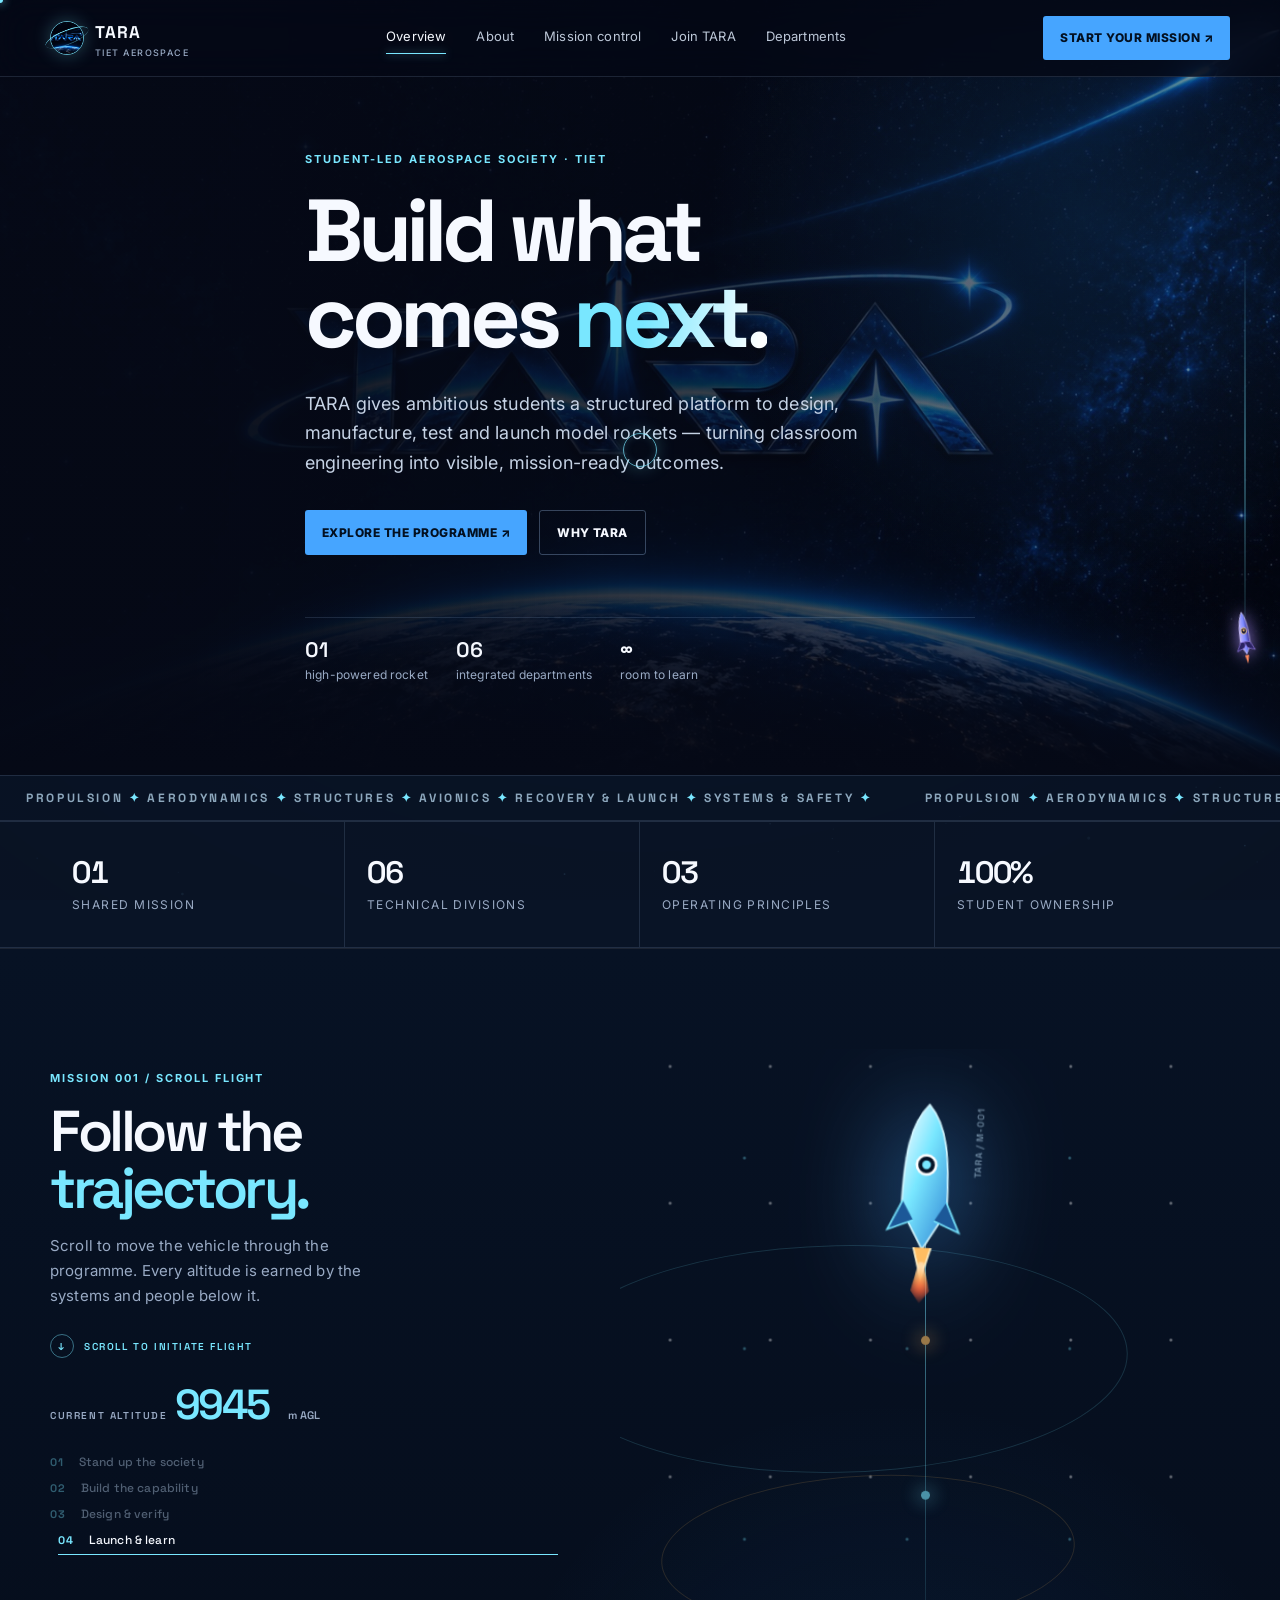
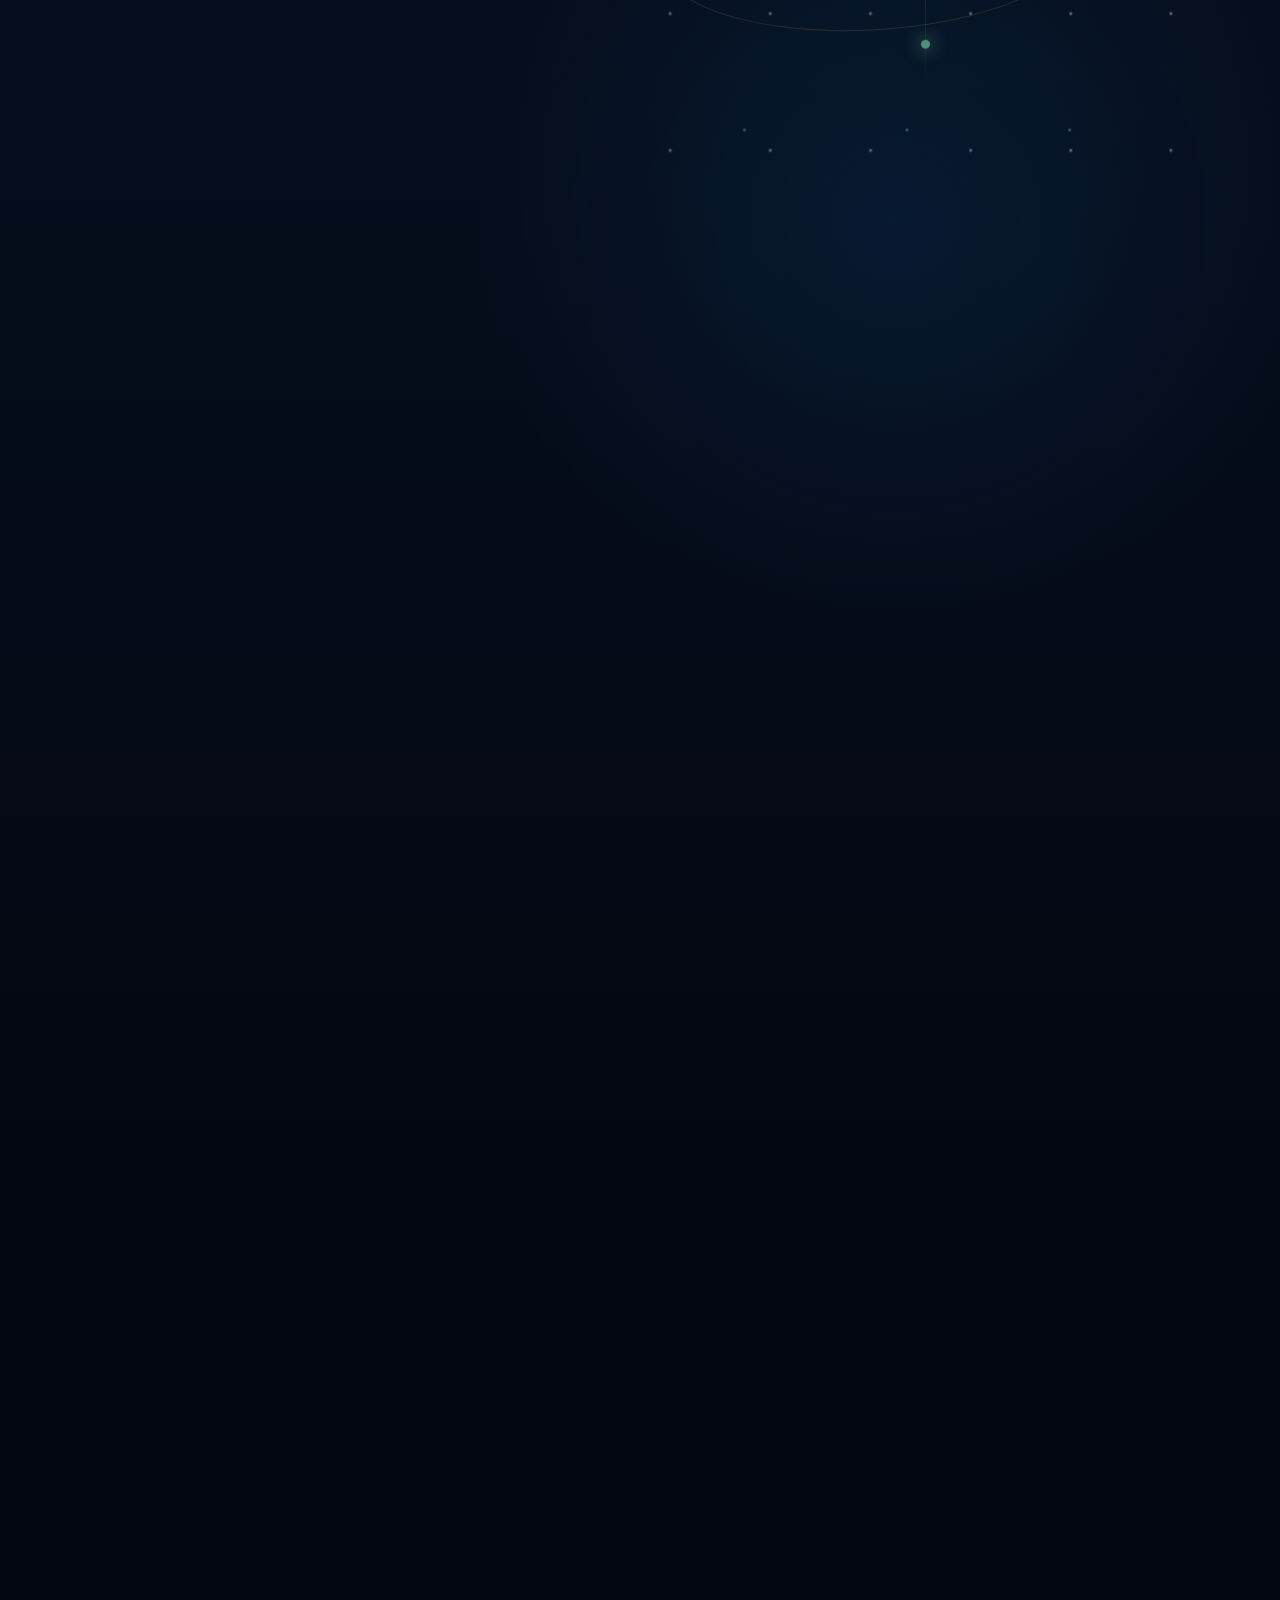
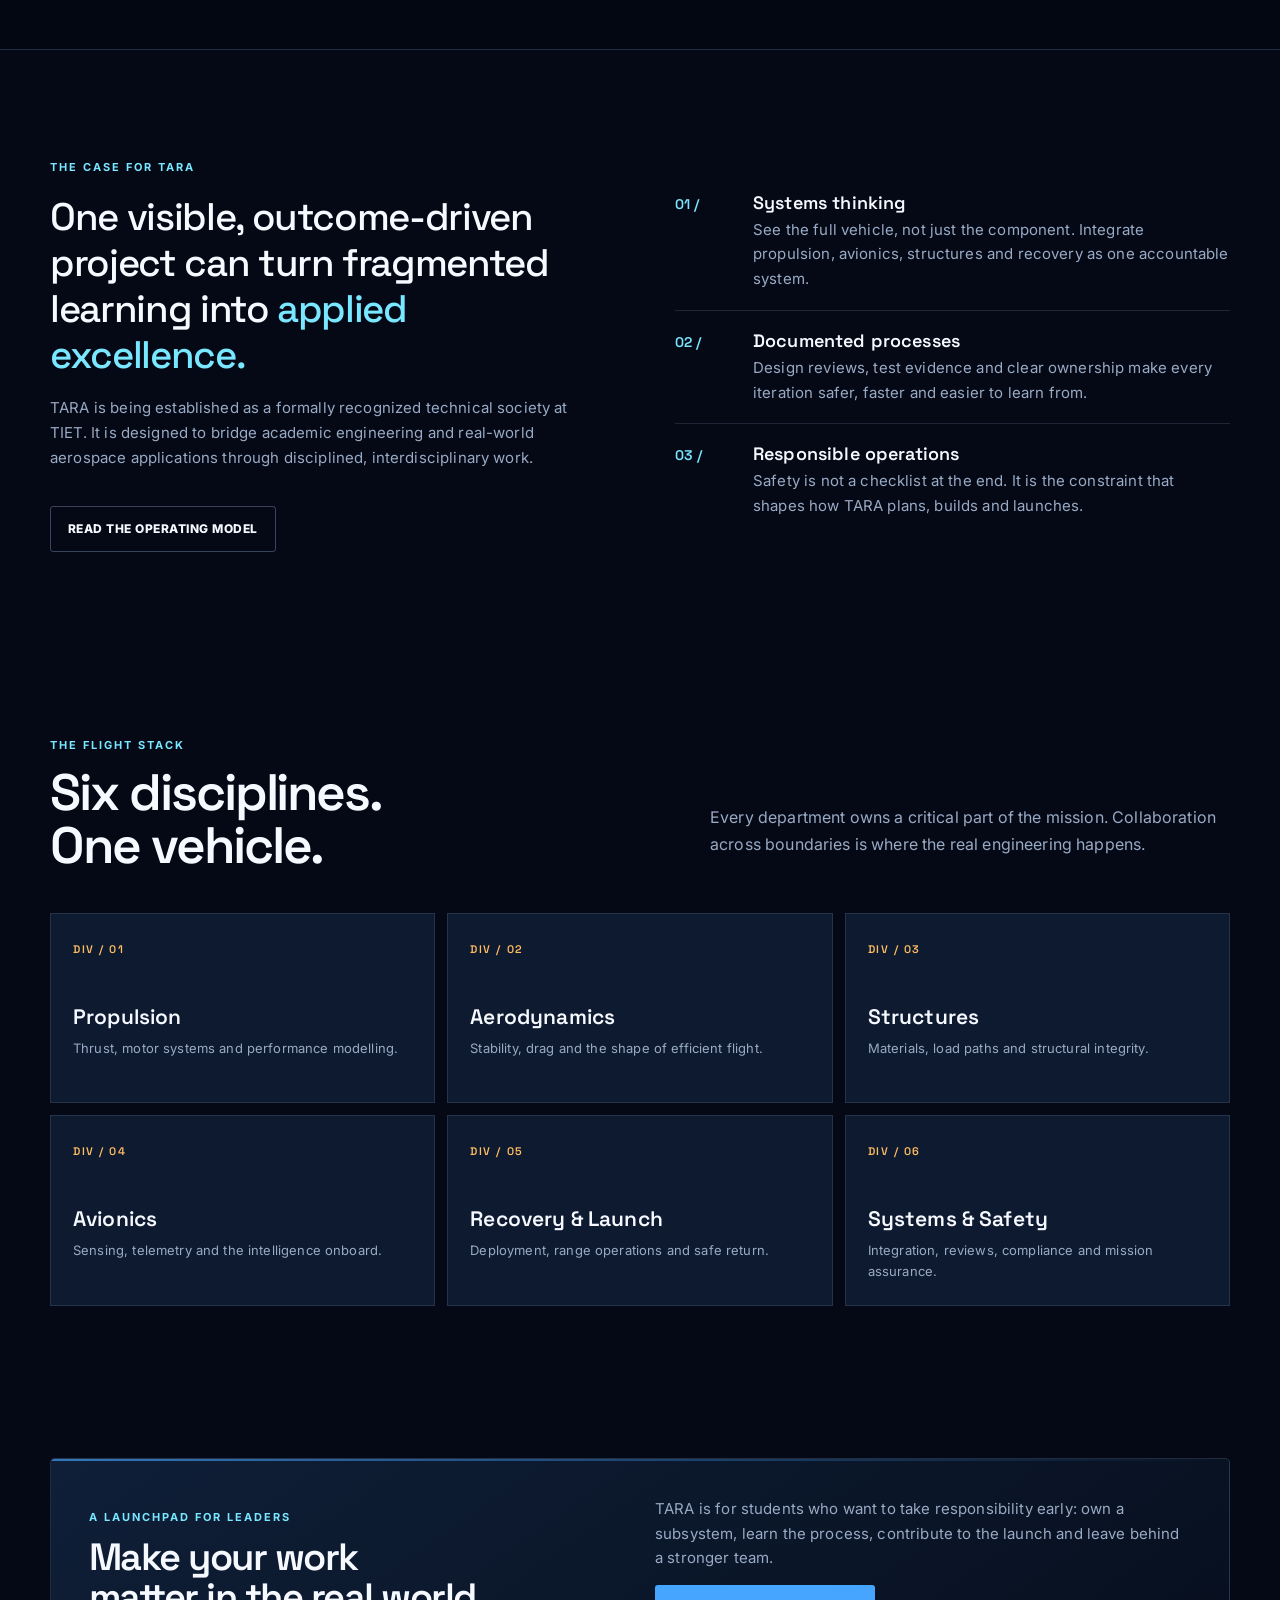
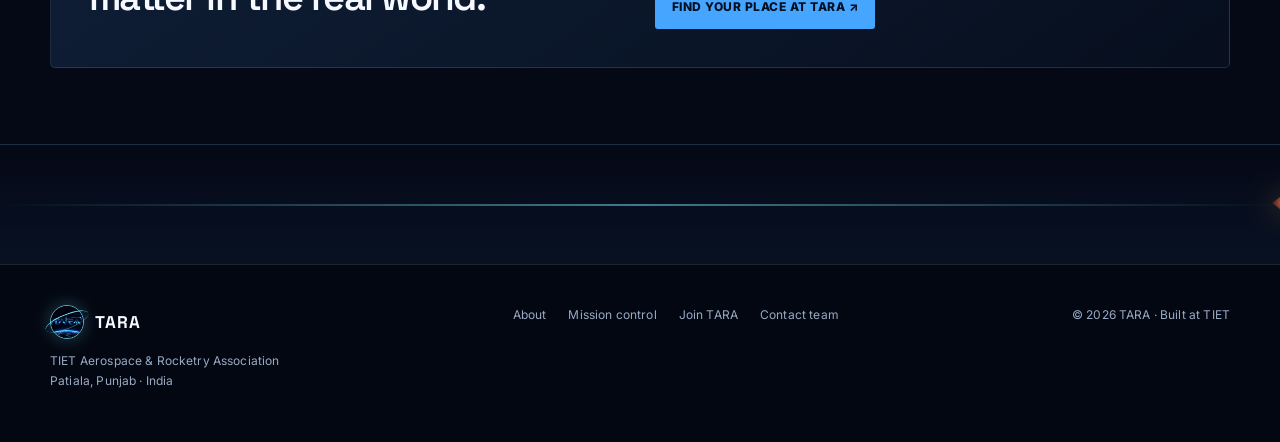
==== index.html @ 8a2843cd "Add files via upload" ====
<!doctype html><html lang="en"><head><meta charset="utf-8"><meta name="viewport" content="width=device-width, initial-scale=1"><title>TARA — TIET Aerospace & Rocketry Association</title><meta name="description" content="TARA is a student-led aerospace society at TIET building the systems, safety culture and leadership behind high-powered student rocketry."><link rel="preconnect" href="https://fonts.googleapis.com"><link rel="preconnect" href="https://fonts.gstatic.com" crossorigin><link href="https://fonts.googleapis.com/css2?family=Inter:wght@400;500;600;700;800&family=Space+Grotesk:wght@400;500;600;700&display=swap" rel="stylesheet"><link rel="icon" type="image/jpeg" href="tara.jpeg"><link rel="stylesheet" href="styles.css?v=3"></head><body><div class="page-loader" aria-label="Loading TARA interface" role="status"><div class="loader-kicker">TARA / SYSTEM BOOT</div><div class="spinner" aria-hidden="true"><span></span><span></span><span></span><span></span><span></span><span></span><span></span><span></span></div><div class="loader-status">Synchronizing mission interface <span>···</span></div></div><header class="site-header"><div class="container nav"><a class="brand" href="index.html"><span class="brand-mark"><img src="tara.jpeg" alt="TARA logo"></span><span>TARA <small style="display:block;font:500 9px var(--sans);letter-spacing:.16em;color:var(--muted)">TIET AEROSPACE</small></span></a><button class="menu-toggle" aria-expanded="false" aria-label="Open navigation"><span></span><span></span><span></span></button><nav class="nav-links"><a class="active" href="index.html">Overview</a><a href="about.html">About</a><a href="mission-control.html">Mission control</a><a href="careers.html">Join TARA</a><a href="#departments">Departments</a></nav><a class="nav-cta" href="careers.html">Start your mission ↗</a></div></header><main><section class="hero"><div class="container hero-content" data-parallax="0.06"><div class="eyebrow">Student-led aerospace society · TIET</div><h1>Build what<br>comes <span>next.</span></h1><p class="hero-copy">TARA gives ambitious students a structured platform to design, manufacture, test and launch model rockets — turning classroom engineering into visible, mission-ready outcomes.</p><div class="hero-actions"><a class="button" href="mission-control.html">Explore the programme ↗</a><a class="button secondary" href="#why-tara">Why TARA</a></div><div class="hero-meta"><div><strong>01</strong> high-powered rocket</div><div><strong>06</strong> integrated departments</div><div><strong>∞</strong> room to learn</div></div></div></section><div class="ticker" aria-hidden="true"><div class="ticker-track"><span>Propulsion <b>✦</b> Aerodynamics <b>✦</b> Structures <b>✦</b> Avionics <b>✦</b> Recovery &amp; Launch <b>✦</b> Systems &amp; Safety <b>✦</b> </span><span>Propulsion <b>✦</b> Aerodynamics <b>✦</b> Structures <b>✦</b> Avionics <b>✦</b> Recovery &amp; Launch <b>✦</b> Systems &amp; Safety <b>✦</b> </span></div></div><section class="band"><div class="container band-grid"><div class="stat"><strong>01</strong><span>Shared mission</span></div><div class="stat"><strong>06</strong><span>Technical divisions</span></div><div class="stat"><strong>03</strong><span>Operating principles</span></div><div class="stat"><strong>100%</strong><span>Student ownership</span></div></div></section><section id="rocket-flight" class="rocket-flight-section"><div class="container rocket-flight-wrap"><div class="rocket-flight-copy"><div class="eyebrow">Mission 001 / Scroll flight</div><h2>Follow the<br><span>trajectory.</span></h2><p>Scroll to move the vehicle through the programme. Every altitude is earned by the systems and people below it.</p><div class="flight-hint">Scroll to initiate flight</div><div class="flight-readout"><span class="flight-readout-label">CURRENT ALTITUDE</span><strong id="flight-altitude">000</strong><span class="flight-readout-unit">m AGL</span></div><div class="flight-steps"><div class="flight-step is-active"><b>01</b><span>Stand up the society</span></div><div class="flight-step"><b>02</b><span>Build the capability</span></div><div class="flight-step"><b>03</b><span>Design & verify</span></div><div class="flight-step"><b>04</b><span>Launch & learn</span></div></div></div><div class="rocket-flight-stage"><div class="flight-stars"></div><div class="flight-orbit orbit-a"></div><div class="flight-orbit orbit-b"></div><div class="flight-path"><i></i><i></i><i></i><i></i></div><div class="scroll-rocket" aria-label="Animated TARA rocket"><div class="rocket-flame"></div><svg viewBox="0 0 90 210" role="img" aria-hidden="true"><defs><linearGradient id="rocket-body" x1="0" y1="0" x2="1" y2="1"><stop offset="0" stop-color="#f5fbff"/><stop offset=".42" stop-color="#79e7ff"/><stop offset="1" stop-color="#3287d5"/></linearGradient></defs><path d="M45 4C24 27 19 61 19 125l26 45 26-45C71 61 66 27 45 4Z" fill="url(#rocket-body)" stroke="#d5f7ff" stroke-width="2"/><path d="M20 115 4 149l29-12m37-22 16 34-29-12" fill="#1c5898" stroke="#79e7ff" stroke-width="2"/><circle cx="45" cy="73" r="11" fill="#041326" stroke="#fff" stroke-width="3"/><circle cx="45" cy="73" r="5" fill="#79e7ff"/><path d="M35 168 45 204l10-36" fill="#ffbd62" stroke="#fff1c9" stroke-width="2"/></svg></div></div></div></section><section id="why-tara" class="section"><div class="container split"><div class="reveal"><div class="eyebrow">The case for TARA</div><div class="quote">One visible, outcome-driven project can turn fragmented learning into <em>applied excellence.</em></div><p class="muted">TARA is being established as a formally recognized technical society at TIET. It is designed to bridge academic engineering and real-world aerospace applications through disciplined, interdisciplinary work.</p><a class="button secondary" style="margin-top:20px" href="careers.html">Read the operating model</a></div><div class="process reveal"><div class="process-item"><div class="process-index">01 /</div><div><h3>Systems thinking</h3><p>See the full vehicle, not just the component. Integrate propulsion, avionics, structures and recovery as one accountable system.</p></div></div><div class="process-item"><div class="process-index">02 /</div><div><h3>Documented processes</h3><p>Design reviews, test evidence and clear ownership make every iteration safer, faster and easier to learn from.</p></div></div><div class="process-item"><div class="process-index">03 /</div><div><h3>Responsible operations</h3><p>Safety is not a checklist at the end. It is the constraint that shapes how TARA plans, builds and launches.</p></div></div></div></div></section><section id="departments" class="section compact"><div class="container"><div class="section-header"><div><div class="eyebrow">The flight stack</div><h2>Six disciplines.<br>One vehicle.</h2></div><p class="section-intro">Every department owns a critical part of the mission. Collaboration across boundaries is where the real engineering happens.</p></div><div class="dept-grid"><a class="dept-card reveal" href="careers.html#departments"><span class="dept-id">DIV / 01</span><h3>Propulsion</h3><p>Thrust, motor systems and performance modelling.</p></a><a class="dept-card reveal" href="careers.html#departments"><span class="dept-id">DIV / 02</span><h3>Aerodynamics</h3><p>Stability, drag and the shape of efficient flight.</p></a><a class="dept-card reveal" href="careers.html#departments"><span class="dept-id">DIV / 03</span><h3>Structures</h3><p>Materials, load paths and structural integrity.</p></a><a class="dept-card reveal" href="careers.html#departments"><span class="dept-id">DIV / 04</span><h3>Avionics</h3><p>Sensing, telemetry and the intelligence onboard.</p></a><a class="dept-card reveal" href="careers.html#departments"><span class="dept-id">DIV / 05</span><h3>Recovery & Launch</h3><p>Deployment, range operations and safe return.</p></a><a class="dept-card reveal" href="careers.html#departments"><span class="dept-id">DIV / 06</span><h3>Systems & Safety</h3><p>Integration, reviews, compliance and mission assurance.</p></a></div></div></section><section class="section compact"><div class="container card reveal" style="padding:38px"><div class="split" style="gap:30px"><div><div class="eyebrow">A launchpad for leaders</div><h2 style="font-size:38px">Make your work<br>matter in the real world.</h2></div><div><p class="muted">TARA is for students who want to take responsibility early: own a subsystem, learn the process, contribute to the launch and leave behind a stronger team.</p><a class="button" href="careers.html" style="margin-top:14px">Find your place at TARA ↗</a></div></div></div></section></main><footer class="footer"><div class="container footer-grid"><div><a class="brand" href="index.html"><span class="brand-mark"><img src="tara.jpeg" alt="TARA logo"></span><span>TARA</span></a><p>TIET Aerospace & Rocketry Association<br>Patiala, Punjab · India</p></div><div class="footer-links"><a href="about.html">About</a><a href="mission-control.html">Mission control</a><a href="careers.html">Join TARA</a><a href="mailto:tara@thapar.edu">Contact team</a></div><small>© 2026 TARA · Built at TIET</small></div></footer><script src="site.js?v=3"></script></body></html>
---- styles.css ----
:root{--ink:#050916;--ink-2:#0b1426;--panel:#0e1a2f;--panel-2:#12243f;--line:rgba(154,185,224,.16);--white:#f6f9ff;--muted:#99aac4;--blue:#46a5ff;--cyan:#79e7ff;--amber:#ffbd62;--green:#82e2ad;--sans:Inter,ui-sans-serif,system-ui,-apple-system,BlinkMacSystemFont,"Segoe UI",sans-serif;--display:Space Grotesk,Inter,ui-sans-serif,sans-serif}*{box-sizing:border-box}html{scroll-behavior:smooth}body{margin:0;background:var(--ink);color:var(--white);font:15px/1.65 var(--sans);letter-spacing:.01em}body:before{content:"";position:fixed;inset:0;pointer-events:none;opacity:.25;background-image:linear-gradient(rgba(120,166,216,.035) 1px,transparent 1px),linear-gradient(90deg,rgba(120,166,216,.035) 1px,transparent 1px);background-size:48px 48px;mask-image:linear-gradient(to bottom,#000,transparent 80%);z-index:-1}a{color:inherit;text-decoration:none}button,input,textarea,select{font:inherit}button{cursor:pointer}img{max-width:100%;display:block}.container{width:min(1180px,calc(100% - 48px));margin:0 auto}.eyebrow{color:var(--cyan);font-size:11px;font-weight:700;letter-spacing:.18em;text-transform:uppercase}.muted{color:var(--muted)}.site-header{position:fixed;top:0;left:0;right:0;z-index:50;background:rgba(5,9,22,.76);backdrop-filter:blur(16px);border-bottom:1px solid var(--line)}.nav{height:76px;display:flex;align-items:center;justify-content:space-between}.brand{display:flex;align-items:center;gap:11px;font-family:var(--display);font-size:17px;font-weight:700;letter-spacing:.05em}.brand-mark{width:34px;height:34px;border:1px solid rgba(121,231,255,.75);border-radius:50%;position:relative;display:grid;place-items:center;color:var(--cyan);font-size:14px}.brand-mark:after{content:"";position:absolute;width:46px;height:13px;border-top:1px solid var(--cyan);border-bottom:1px solid rgba(121,231,255,.35);border-radius:50%;transform:rotate(-22deg)}.nav-links{display:flex;align-items:center;gap:30px;font-size:13px;color:#bdc8d8}.nav-links a{transition:color .18s ease}.nav-links a:hover,.nav-links a.active{color:var(--white)}.nav-cta,.button{display:inline-flex;align-items:center;justify-content:center;gap:9px;border:0;border-radius:3px;background:var(--blue);color:#031021;padding:12px 17px;font-weight:800;font-size:12px;letter-spacing:.04em;text-transform:uppercase;transition:transform .16s ease,background .18s ease,box-shadow .18s ease}.nav-cta:hover,.button:hover{background:#72c0ff;box-shadow:0 8px 30px rgba(70,165,255,.24);transform:translateY(-1px)}.button:active{transform:scale(.97)}.button.secondary{background:transparent;color:var(--white);border:1px solid rgba(154,185,224,.34)}.button.secondary:hover{background:rgba(154,185,224,.1);box-shadow:none}.menu-toggle{display:none;background:transparent;border:0;cursor:pointer;padding:8px 4px}
.menu-toggle span{display:block;height:3px;width:30px;background:var(--white);border-radius:9px;opacity:1;transform:rotate(0deg);transition:.25s ease-in-out;box-shadow:0 0 8px rgba(121,231,255,.35)}
.menu-toggle span:nth-of-type(1){transform-origin:left center;margin-bottom:7px}
.menu-toggle span:nth-of-type(2){transform-origin:left center;margin-bottom:7px}
.menu-toggle span:nth-of-type(3){transform-origin:left center}
.menu-toggle.open span:nth-of-type(1){transform:rotate(45deg);margin-left:4px}
.menu-toggle.open span:nth-of-type(2){width:0;opacity:0}
.menu-toggle.open span:nth-of-type(3){transform:rotate(-45deg);margin-left:4px}.hero{min-height:760px;display:flex;align-items:center;position:relative;overflow:hidden;padding:150px 0 90px;background:radial-gradient(circle at 85% 28%,rgba(25,87,147,.25),transparent 31%),linear-gradient(90deg,rgba(5,9,22,.98) 15%,rgba(5,9,22,.78) 57%,rgba(5,9,22,.38)),url('tara.jpeg') center/cover}.hero:after{content:"";position:absolute;inset:auto 0 0;height:180px;background:linear-gradient(transparent,var(--ink))}.hero-content{position:relative;z-index:1;max-width:670px}.hero h1{font:700 clamp(48px,7vw,88px)/.98 var(--display);letter-spacing:-.06em;margin:20px 0 28px}.hero h1 span{color:var(--cyan)}.hero-copy{font-size:18px;line-height:1.65;color:#c5d2e4;max-width:575px}.hero-actions{display:flex;gap:12px;flex-wrap:wrap;margin-top:32px}.hero-meta{display:flex;gap:28px;flex-wrap:wrap;margin-top:62px;padding-top:18px;border-top:1px solid var(--line);font-size:12px;color:var(--muted)}.hero-meta strong{display:block;color:var(--white);font:600 21px var(--display);margin-bottom:2px}.section{padding:108px 0}.section.compact{padding:76px 0}.section-header{display:flex;justify-content:space-between;align-items:end;gap:30px;margin-bottom:40px}.section h2{font:600 clamp(32px,4vw,54px)/1.05 var(--display);letter-spacing:-.04em;margin:12px 0 0}.section-intro{max-width:520px;color:var(--muted);font-size:16px}.grid-3{display:grid;grid-template-columns:repeat(3,1fr);gap:16px}.grid-2{display:grid;grid-template-columns:repeat(2,1fr);gap:20px}.card{background:linear-gradient(145deg,rgba(18,36,63,.84),rgba(8,16,31,.86));border:1px solid var(--line);border-radius:5px;padding:26px;position:relative;overflow:hidden}.card:before{content:"";position:absolute;inset:0 auto auto 0;width:100%;height:2px;background:linear-gradient(90deg,var(--blue),transparent);opacity:.65}.card h3{font:600 22px var(--display);margin:18px 0 10px}.card p{color:var(--muted);margin:0}.icon-box{width:42px;height:42px;border:1px solid rgba(121,231,255,.38);display:grid;place-items:center;color:var(--cyan);font-family:var(--display);font-weight:700}.number{font:600 12px var(--display);color:var(--blue);letter-spacing:.12em}.band{border-top:1px solid var(--line);border-bottom:1px solid var(--line);background:rgba(13,28,49,.62)}.band-grid{display:grid;grid-template-columns:repeat(4,1fr)}.stat{padding:30px 22px;border-right:1px solid var(--line)}.stat:last-child{border-right:0}.stat strong{display:block;font:600 31px var(--display);letter-spacing:-.04em}.stat span{color:var(--muted);font-size:12px;text-transform:uppercase;letter-spacing:.12em}.split{display:grid;grid-template-columns:1fr 1fr;gap:70px;align-items:center}.quote{font:500 clamp(25px,3vw,41px)/1.2 var(--display);letter-spacing:-.035em;margin:18px 0}.quote em{color:var(--cyan);font-style:normal}.process{display:grid;gap:0}.process-item{display:grid;grid-template-columns:60px 1fr;gap:18px;padding:18px 0;border-bottom:1px solid var(--line)}.process-item:last-child{border-bottom:0}.process-index{color:var(--cyan);font:600 14px var(--display);padding-top:4px}.process-item h3{font:600 18px var(--display);margin:0 0 4px}.process-item p{margin:0;color:var(--muted)}.dept-grid{display:grid;grid-template-columns:repeat(3,1fr);gap:12px}.dept-card{min-height:190px;padding:22px;background:var(--panel);border:1px solid var(--line);transition:transform .2s,border-color .2s,background .2s}.dept-card:hover{transform:translateY(-4px);border-color:rgba(121,231,255,.48);background:var(--panel-2)}.dept-card .dept-id{color:var(--amber);font:600 11px var(--display);letter-spacing:.14em}.dept-card h3{font:600 21px var(--display);margin:42px 0 8px}.dept-card p{font-size:13px;color:var(--muted);margin:0}.page-hero{padding:158px 0 84px;background:radial-gradient(circle at 90% 30%,rgba(30,107,174,.2),transparent 35%),linear-gradient(180deg,#091324,var(--ink))}.page-hero h1{font:600 clamp(48px,7vw,78px)/1 var(--display);letter-spacing:-.06em;margin:18px 0}.page-hero p{font-size:18px;color:var(--muted);max-width:660px}.status-row{display:flex;align-items:center;gap:10px;color:var(--green);font-size:12px;text-transform:uppercase;letter-spacing:.12em}.dot{width:7px;height:7px;background:var(--green);border-radius:50%;box-shadow:0 0 12px var(--green)}.mission-board{display:grid;grid-template-columns:1.1fr .9fr;gap:20px}.board{background:#071122;border:1px solid var(--line);border-radius:5px;padding:24px}.board-head{display:flex;justify-content:space-between;align-items:center;padding-bottom:18px;border-bottom:1px solid var(--line);margin-bottom:20px}.board h3{font:600 22px var(--display);margin:0}.progress-line{height:5px;background:#1a2c45;border-radius:5px;overflow:hidden;margin:9px 0 18px}.progress-line span{display:block;height:100%;background:linear-gradient(90deg,var(--blue),var(--cyan));border-radius:5px}.metric{display:grid;grid-template-columns:1fr auto;gap:8px;border-bottom:1px solid var(--line);padding:14px 0}.metric:last-child{border-bottom:0}.metric label{color:var(--muted);font-size:13px}.metric strong{font:600 15px var(--display)}.timeline{display:grid;gap:0}.timeline-item{display:grid;grid-template-columns:110px 1fr;gap:20px;padding:22px 0;border-bottom:1px solid var(--line)}.timeline-item time{color:var(--cyan);font:600 12px var(--display);letter-spacing:.08em}.timeline-item h3{margin:0 0 5px;font:600 18px var(--display)}.timeline-item p{margin:0;color:var(--muted)}.faq details{border-top:1px solid var(--line);padding:21px 0}.faq details:last-child{border-bottom:1px solid var(--line)}.faq summary{cursor:pointer;list-style:none;font:600 18px var(--display);display:flex;justify-content:space-between}.faq summary:after{content:"+";color:var(--cyan);font-weight:400}.faq details[open] summary:after{content:"−"}.faq p{color:var(--muted);max-width:720px;margin:14px 0 0}.form{display:grid;gap:15px}.form-grid{display:grid;grid-template-columns:1fr 1fr;gap:15px}.field{display:grid;gap:7px}.field label{font-size:11px;text-transform:uppercase;letter-spacing:.12em;color:var(--muted)}.field input,.field textarea,.field select{width:100%;background:#071122;border:1px solid var(--line);border-radius:3px;color:var(--white);padding:13px 14px;outline:0}.field textarea{min-height:130px;resize:vertical}.field input:focus,.field textarea:focus,.field select:focus{border-color:var(--cyan);box-shadow:0 0 0 3px rgba(121,231,255,.08)}.form-message{color:var(--green);font-size:13px;display:none}.footer{padding:40px 0;border-top:1px solid var(--line);background:#030711}.footer-grid{display:flex;justify-content:space-between;gap:30px;align-items:start}.footer small,.footer p{color:var(--muted);font-size:12px}.footer-links{display:flex;gap:22px;font-size:12px;color:var(--muted)}.footer-links a:hover{color:var(--white)}.reveal{opacity:0;transform:translateY(12px);transition:opacity .5s ease,transform .5s ease}.reveal.visible{opacity:1;transform:none}@media(max-width:800px){.container{width:min(100% - 32px,620px)}.nav-links{display:none;position:absolute;top:76px;left:0;right:0;background:#071122;border-bottom:1px solid var(--line);padding:18px 20px;flex-direction:column;align-items:start;gap:16px}.nav-links.open{display:flex}.menu-toggle{display:block}.nav-cta{display:none}.hero{min-height:720px;padding-top:140px;background-position:62% center}.hero-content{max-width:100%}.hero h1{font-size:52px}.section{padding:76px 0}.section-header{display:block}.section-intro{margin-top:20px}.grid-3,.dept-grid{grid-template-columns:1fr}.grid-2,.split,.mission-board{grid-template-columns:1fr;gap:30px}.band-grid{grid-template-columns:1fr 1fr}.stat:nth-child(2){border-right:0}.stat{border-bottom:1px solid var(--line)}.stat:nth-last-child(-n+2){border-bottom:0}.timeline-item{grid-template-columns:1fr;gap:6px}.form-grid{grid-template-columns:1fr}.footer-grid{display:block}.footer-links{margin-top:22px;flex-wrap:wrap}}@media(prefers-reduced-motion:reduce){html{scroll-behavior:auto}.reveal{transition:none}.dept-card,.button{transition:none}}

/* Cinematic About page environment */
.about-hero{min-height:760px;position:relative;overflow:hidden;display:flex;align-items:center;padding:150px 0 90px;background:radial-gradient(circle at 52% 42%,rgba(0,133,255,.21),transparent 20%),radial-gradient(circle at 82% 18%,rgba(113,45,255,.19),transparent 23%),radial-gradient(circle at 18% 80%,rgba(0,218,255,.11),transparent 25%),linear-gradient(135deg,#02030b 0%,#061225 42%,#030611 100%)}.about-hero:before{content:"";position:absolute;inset:-30%;opacity:.55;background-image:radial-gradient(circle,rgba(255,255,255,.9) 0 1px,transparent 1.5px),radial-gradient(circle,rgba(121,231,255,.7) 0 1px,transparent 1.5px),radial-gradient(circle,rgba(255,189,98,.6) 0 1px,transparent 1.5px);background-size:97px 113px,173px 191px,241px 229px;background-position:10px 20px,50px 80px,110px 10px;animation:star-drift 45s linear infinite}.about-hero:after{content:"";position:absolute;inset:0;background:linear-gradient(90deg,rgba(2,3,11,.95),rgba(2,3,11,.35) 50%,rgba(2,3,11,.78)),repeating-linear-gradient(0deg,transparent 0 5px,rgba(121,231,255,.025) 6px 7px);mix-blend-mode:screen;pointer-events:none}.about-hero-content{position:relative;z-index:2}.about-hero h1{font:600 clamp(54px,8vw,104px)/.92 var(--display);letter-spacing:-.075em;margin:20px 0 28px;max-width:780px}.about-hero h1 span{background:linear-gradient(100deg,#fff 5%,var(--cyan) 45%,#9d7cff 90%);-webkit-background-clip:text;background-clip:text;color:transparent}.about-hero p{font-size:19px;line-height:1.65;color:#c5d2e4;max-width:610px}.space-orbit{position:absolute;z-index:1;border:1px solid rgba(121,231,255,.27);border-radius:50%;transform:rotate(-25deg);box-shadow:0 0 36px rgba(70,165,255,.12),inset 0 0 20px rgba(70,165,255,.08)}.space-orbit:before{content:"";position:absolute;width:9px;height:9px;border-radius:50%;background:var(--cyan);box-shadow:0 0 18px 5px rgba(121,231,255,.65);top:15%;left:7%}.orbit-one{width:880px;height:310px;right:-130px;top:180px;animation:orbit-spin 18s linear infinite}.orbit-two{width:650px;height:220px;right:0;top:300px;transform:rotate(27deg);border-color:rgba(157,124,255,.25);animation:orbit-spin-reverse 24s linear infinite}.orbit-three{width:1100px;height:410px;left:-350px;bottom:-170px;transform:rotate(12deg);border-color:rgba(255,189,98,.15);animation:orbit-spin 32s linear infinite}.space-star{position:absolute;z-index:1;width:3px;height:3px;border-radius:50%;background:#fff;box-shadow:0 0 20px 4px var(--cyan);animation:pulse-star 2.5s ease-in-out infinite}.star-a{top:24%;right:26%}.star-b{top:64%;right:42%;animation-delay:.8s}.star-c{top:30%;left:41%;animation-delay:1.4s}.about-hero-caption{position:absolute;z-index:3;bottom:28px;left:50%;transform:translateX(-50%);width:min(1180px,calc(100% - 48px));display:flex;justify-content:space-between;color:rgba(190,216,242,.62);font:600 10px var(--display);letter-spacing:.16em}.about-page .card{background:linear-gradient(145deg,rgba(18,36,63,.6),rgba(8,16,31,.8));box-shadow:0 0 60px rgba(36,118,220,.08)}@keyframes star-drift{from{transform:translate3d(0,0,0) rotate(0)}to{transform:translate3d(4%,2%,0) rotate(4deg)}}@keyframes orbit-spin{from{transform:rotate(-25deg)}to{transform:rotate(335deg)}}@keyframes orbit-spin-reverse{from{transform:rotate(27deg)}to{transform:rotate(-333deg)}}@keyframes pulse-star{0%,100%{opacity:.35;transform:scale(.7)}50%{opacity:1;transform:scale(1.5)}}@media(max-width:800px){.about-hero{min-height:720px}.about-hero h1{font-size:58px}.about-hero-caption{width:calc(100% - 32px);font-size:8px;gap:14px}.about-hero-caption span:nth-child(2){display:none}.orbit-one{right:-430px;top:210px}.orbit-two{right:-300px}.orbit-three{left:-540px}}

/* Animated mission-interface face from the supplied SVG concept */
.face-pod{position:absolute;z-index:3;right:10%;top:43%;width:225px;padding:10px 13px 12px;border:1px solid rgba(121,231,255,.3);border-radius:5px;background:rgba(4,13,29,.55);box-shadow:0 0 40px rgba(70,165,255,.18),inset 0 0 25px rgba(121,231,255,.06);backdrop-filter:blur(8px);color:var(--cyan);transform:rotate(4deg);animation:pod-float 5s ease-in-out infinite}.face-pod-label,.face-pod-footer{font:600 9px var(--display);letter-spacing:.13em;color:rgba(198,232,255,.78)}.face-pod-label{display:flex;align-items:center;gap:7px;padding-bottom:8px;border-bottom:1px solid rgba(121,231,255,.18)}.face-pod-label .dot{width:5px;height:5px}.face-pod-footer{display:flex;justify-content:space-between;padding-top:7px;color:rgba(198,232,255,.52)}.face-pod-footer span{color:var(--cyan)}.my-custom-face-container{display:flex;justify-content:center;align-items:center;height:165px;background:transparent;color:var(--cyan)}.my-custom-face-container .face{width:102px;filter:drop-shadow(0 0 8px rgba(121,231,255,.65))}.my-custom-face-container .face__eyes,.my-custom-face-container .face__eye-lid,.my-custom-face-container .face__mouth-left,.my-custom-face-container .face__mouth-right,.my-custom-face-container .face__nose,.my-custom-face-container .face__pupil{animation:eyes 1s .3s forwards}.my-custom-face-container .face__eye-lid,.my-custom-face-container .face__pupil{animation-duration:4s;animation-delay:1.3s;animation-iteration-count:infinite}.my-custom-face-container .face__eye-lid{animation-name:eye-lid}.my-custom-face-container .face__mouth-left{animation-name:mouth-left}.my-custom-face-container .face__mouth-right{animation-name:mouth-right}.my-custom-face-container .face__nose{animation-name:nose}.my-custom-face-container .face__pupil{animation-name:pupil}@keyframes eye-lid{0%,40%,45%,100%{transform:translateY(0)}42.5%{transform:translateY(17.5px)}}@keyframes eyes{from{transform:translateY(112.5px)}to{transform:translateY(15px)}}@keyframes pupil{0%,37.5%,40%,45%,87.5%,100%{stroke-dashoffset:0;transform:translate(0,0)}12.5%,25%,62.5%,75%{transform:translate(-35px,0)}42.5%{stroke-dashoffset:35;transform:translate(0,17.5px)}}@keyframes mouth-left{from,50%{stroke-dashoffset:-102}to{stroke-dashoffset:0}}@keyframes mouth-right{from,50%{stroke-dashoffset:102}to{stroke-dashoffset:0}}@keyframes nose{from{transform:translate(0,0)}to{transform:translate(0,22.5px)}}@keyframes pod-float{0%,100%{transform:rotate(4deg) translateY(0)}50%{transform:rotate(2deg) translateY(-11px)}}@media(max-width:800px){.face-pod{right:7%;top:51%;transform:scale(.8) rotate(4deg);transform-origin:top right}.about-hero-caption{bottom:20px}}@media(prefers-reduced-motion:reduce){.face-pod{animation:none}.my-custom-face-container .face__eyes,.my-custom-face-container .face__eye-lid,.my-custom-face-container .face__mouth-left,.my-custom-face-container .face__mouth-right,.my-custom-face-container .face__nose,.my-custom-face-container .face__pupil{animation:none}}

/* Custom 404: trajectory recovery interface */
.error-page{min-height:100vh;background:#02040d;color:var(--white);overflow:hidden}.error-shell{min-height:100vh;position:relative;display:flex;align-items:center;padding:80px 7vw;background:radial-gradient(circle at 74% 45%,rgba(0,154,255,.18),transparent 18%),radial-gradient(circle at 20% 20%,rgba(123,83,255,.12),transparent 28%),linear-gradient(120deg,#02030a,#071529 58%,#030610)}.error-grid{position:absolute;inset:0;background-image:linear-gradient(rgba(121,231,255,.05) 1px,transparent 1px),linear-gradient(90deg,rgba(121,231,255,.05) 1px,transparent 1px);background-size:54px 54px;mask-image:linear-gradient(90deg,#000,transparent 90%);transform:perspective(400px) rotateX(58deg) scale(1.6) translateY(24%);transform-origin:bottom;opacity:.55}.error-grid:after{content:"";position:absolute;inset:0;background:linear-gradient(90deg,transparent 0 12%,rgba(121,231,255,.18) 12.2% 12.35%,transparent 12.5% 100%);animation:scanline 5s linear infinite}.error-glow{position:absolute;width:260px;height:260px;border-radius:50%;filter:blur(50px);opacity:.26}.glow-a{right:11%;top:16%;background:#1288ff}.glow-b{right:25%;bottom:4%;background:#893bff}.error-orbit{position:absolute;right:6%;top:24%;width:530px;height:260px;border:1px solid rgba(121,231,255,.23);border-radius:50%;transform:rotate(-19deg);box-shadow:0 0 55px rgba(70,165,255,.12),inset 0 0 30px rgba(70,165,255,.08);animation:orbit-spin 22s linear infinite}.error-orbit:before{content:"";position:absolute;top:4%;right:19%;width:8px;height:8px;border-radius:50%;background:var(--amber);box-shadow:0 0 20px 5px rgba(255,189,98,.6)}.error-content{position:relative;z-index:2;max-width:650px}.error-code{font:600 clamp(90px,15vw,190px)/.8 var(--display);letter-spacing:-.1em;color:rgba(121,231,255,.18);margin:32px 0 -2px}.error-content h1{font:600 clamp(46px,7vw,86px)/.95 var(--display);letter-spacing:-.07em;margin:0 0 22px}.error-content h1 span{color:var(--cyan)}.error-content p{max-width:510px;color:#b8c8dc;font-size:17px}.error-actions{display:flex;gap:12px;flex-wrap:wrap;margin-top:28px}.error-face{position:absolute;z-index:3;right:13%;top:36%;width:235px;transform:rotate(-5deg);animation:pod-float 5s ease-in-out infinite}.error-footer{position:absolute;z-index:3;left:7vw;right:7vw;bottom:28px;display:flex;justify-content:space-between;gap:20px;color:rgba(190,216,242,.52);font:600 10px var(--display);letter-spacing:.14em}.error-footer span:first-child{color:var(--amber)}@keyframes scanline{from{transform:translateY(-100%)}to{transform:translateY(100%)}}@media(max-width:800px){.error-shell{padding:100px 20px 120px;align-items:flex-start}.error-content{max-width:100%}.error-face{position:relative;right:auto;top:auto;margin:34px auto 0;transform:scale(.84) rotate(-5deg);transform-origin:center}.error-orbit{right:-250px;top:28%;width:500px}.error-footer{left:20px;right:20px;bottom:20px;font-size:8px}.error-footer span:nth-child(2){display:none}}

/* Unified TARA launch loader */
.page-loader{position:fixed;inset:0;z-index:1000;display:flex;flex-direction:column;align-items:center;justify-content:center;gap:14px;background:#020611;color:var(--cyan);transition:opacity .45s ease,visibility .45s ease}.page-loader.is-loaded{opacity:0;visibility:hidden;pointer-events:none}
/* Backstop: never trap the page behind the loader if JS fails to load */
.page-loader{animation:loader-kill .45s ease 4s forwards}
@keyframes loader-kill{to{opacity:0;visibility:hidden;pointer-events:none}}.loader-kicker,.loader-status{font:600 10px var(--display);letter-spacing:.16em;text-transform:uppercase}.loader-kicker{color:rgba(198,232,255,.82)}.loader-status{color:rgba(198,232,255,.48);letter-spacing:.09em}.loader-status span{color:var(--cyan);animation:loader-dots 1.2s steps(3,end) infinite}.spinner{position:relative;width:60px;height:60px;display:flex;justify-content:center;align-items:center;border-radius:50%;margin-left:-75px}.spinner span{position:absolute;top:50%;left:var(--left);width:35px;height:7px;background:var(--cyan);border-radius:1px;animation:dominos 1s ease infinite;box-shadow:0 0 12px rgba(121,231,255,.45)}.spinner span:nth-child(1){--left:80px;animation-delay:.125s}.spinner span:nth-child(2){--left:70px;animation-delay:.3s}.spinner span:nth-child(3){left:60px;animation-delay:.425s}.spinner span:nth-child(4){animation-delay:.54s;left:50px}.spinner span:nth-child(5){animation-delay:.665s;left:40px}.spinner span:nth-child(6){animation-delay:.79s;left:30px}.spinner span:nth-child(7){animation-delay:.915s;left:20px}.spinner span:nth-child(8){left:10px}@keyframes dominos{50%{opacity:.7}75%{transform:rotate(90deg)}80%{opacity:1}}@keyframes loader-dots{0%,20%{opacity:.25}50%{opacity:1}100%{opacity:.25}}@media(prefers-reduced-motion:reduce){.page-loader{transition:none}.spinner span,.loader-status span{animation:none}}

/* Shared interactive space layer */
.interactive-space{position:fixed;inset:0;z-index:-1;width:100%;height:100%;pointer-events:none;opacity:.62;mix-blend-mode:screen}.interactive-space-glow{position:fixed;z-index:-2;inset:0;pointer-events:none;background:radial-gradient(circle at var(--mx,50%) var(--my,38%),rgba(70,165,255,.12),transparent 22%),radial-gradient(circle at 80% 12%,rgba(124,73,255,.08),transparent 24%);transition:background-position .18s ease}.interactive-space-vignette{position:fixed;inset:0;z-index:-1;pointer-events:none;background:radial-gradient(ellipse at center,transparent 42%,rgba(1,4,12,.48) 100%)}
/* Homepage scroll-linked flight */
.rocket-flight-section{min-height:1450px;position:relative;overflow:hidden;border-top:1px solid var(--line);border-bottom:1px solid var(--line);background:radial-gradient(circle at 70% 35%,rgba(22,105,184,.12),transparent 26%),linear-gradient(180deg,#061021,#020610 78%)}.rocket-flight-wrap{min-height:1450px;display:grid;grid-template-columns:.9fr 1.1fr;gap:70px}.rocket-flight-copy{position:sticky;top:110px;height:fit-content;padding-top:110px;align-self:start;z-index:2}.rocket-flight-copy h2{font:600 clamp(38px,5vw,67px)/.98 var(--display);letter-spacing:-.06em;margin:16px 0 22px}.rocket-flight-copy h2 span{color:var(--cyan)}.rocket-flight-copy p{max-width:390px;color:var(--muted);font-size:16px}.flight-readout{display:flex;align-items:baseline;gap:7px;margin-top:42px;color:var(--cyan)}.flight-readout-label{font:600 10px var(--display);letter-spacing:.16em;color:var(--muted)}.flight-readout strong{font:600 42px/.8 var(--display);letter-spacing:-.06em}.flight-readout-unit{font:600 11px var(--display);color:var(--muted)}.flight-steps{display:grid;gap:13px;margin-top:45px}.flight-step{display:flex;gap:15px;align-items:center;color:rgba(171,192,218,.45);font:500 13px var(--display);transition:color .2s ease,transform .2s ease}.flight-step b{font-size:11px;color:rgba(121,231,255,.36);letter-spacing:.08em}.flight-step.is-active{color:var(--white);transform:translateX(8px)}.flight-step.is-active b{color:var(--cyan)}.rocket-flight-stage{position:relative;min-height:1450px;overflow:hidden}.flight-stars{position:absolute;inset:0;opacity:.52;background-image:radial-gradient(circle,rgba(255,255,255,.8) 0 1px,transparent 1.5px),radial-gradient(circle,rgba(121,231,255,.7) 0 1px,transparent 1.5px);background-size:93px 127px,151px 177px;background-position:10px 20px,50px 80px}.flight-orbit{position:absolute;border:1px solid rgba(121,231,255,.18);border-radius:50%;pointer-events:none}.orbit-a{width:650px;height:260px;top:25%;left:-10%;transform:rotate(-28deg)}.orbit-b{width:460px;height:180px;top:56%;left:8%;transform:rotate(24deg);border-color:rgba(255,189,98,.16)}.flight-path{position:absolute;top:9%;bottom:6%;left:50%;width:1px;background:linear-gradient(transparent,var(--cyan) 9%,rgba(121,231,255,.25) 84%,transparent);opacity:.6}.flight-path i{position:absolute;left:-4px;width:9px;height:9px;border-radius:50%;background:var(--cyan);box-shadow:0 0 18px 4px rgba(121,231,255,.5)}.flight-path i:nth-child(1){top:7%}.flight-path i:nth-child(2){top:36%;background:var(--amber);box-shadow:0 0 18px 4px rgba(255,189,98,.5)}.flight-path i:nth-child(3){top:64%}.flight-path i:nth-child(4){top:91%;background:var(--green);box-shadow:0 0 18px 4px rgba(130,226,173,.5)}.scroll-rocket{position:absolute;top:3%;left:calc(50% - 45px);width:90px;transform:translate3d(0,0,0) rotate(0deg);filter:drop-shadow(0 0 22px rgba(70,165,255,.5));z-index:2;will-change:transform}.scroll-rocket svg{display:block;width:90px;height:210px}.rocket-flame{position:absolute;bottom:-21px;left:35px;width:20px;height:47px;background:linear-gradient(#fff,var(--amber),#ff5b36,transparent);filter:blur(5px);clip-path:polygon(38% 0,62% 0,100% 70%,50% 100%,0 70%);animation:flame 150ms ease-in-out infinite alternate}.scroll-rocket:after{content:"TARA / M-001";position:absolute;left:97px;top:86px;white-space:nowrap;color:rgba(198,232,255,.55);font:600 10px var(--display);letter-spacing:.1em;transform:rotate(-90deg);transform-origin:left top}@keyframes flame{from{transform:scaleY(.8) scaleX(.9);opacity:.75}to{transform:scaleY(1.1) scaleX(1.1);opacity:1}}@media(max-width:800px){.rocket-flight-section,.rocket-flight-wrap,.rocket-flight-stage{min-height:1100px}.rocket-flight-wrap{display:block}.rocket-flight-copy{position:relative;top:auto;padding-top:76px}.flight-steps{margin-top:28px}.rocket-flight-stage{margin-top:20px}.rocket-flight-copy .flight-readout{margin-top:27px}.scroll-rocket{left:calc(50% - 45px)}.flight-path{top:4%;bottom:4%}.orbit-a{left:-35%;top:22%}.orbit-b{left:-15%;top:60%}}

body{isolation:isolate}

/* Refined flight module: shorter, denser, more technical */
.rocket-flight-section{min-height:980px;background:radial-gradient(circle at 70% 38%,rgba(22,105,184,.14),transparent 25%),linear-gradient(180deg,#071224,#030711 82%)}.rocket-flight-wrap,.rocket-flight-stage{min-height:980px}.rocket-flight-copy{top:96px;padding-top:90px}.rocket-flight-copy h2{font-size:clamp(36px,4.5vw,58px);margin-bottom:18px}.rocket-flight-copy p{font-size:15px;max-width:360px}.flight-readout{margin-top:30px}.flight-steps{margin-top:32px;gap:10px}.flight-step{font-size:12px}.rocket-flight-stage{max-width:620px;margin-left:auto}.flight-path{top:12%;bottom:12%;background:linear-gradient(transparent,var(--cyan) 13%,rgba(121,231,255,.25) 80%,transparent)}.scroll-rocket{top:7%;width:76px;left:calc(50% - 38px)}.scroll-rocket svg{width:76px;height:178px}.rocket-flame{left:29px;bottom:-18px;width:18px;height:40px}.scroll-rocket:after{left:82px;top:72px;font-size:9px}.flight-orbit.orbit-a{width:560px;height:220px;top:27%}.flight-orbit.orbit-b{width:400px;height:150px;top:58%}@media(max-width:800px){.rocket-flight-section,.rocket-flight-wrap,.rocket-flight-stage{min-height:820px}.rocket-flight-copy{top:auto;padding-top:64px}.rocket-flight-stage{margin-top:16px}.flight-path{top:5%;bottom:6%}.scroll-rocket{top:3%}.flight-orbit.orbit-a{left:-30%;top:22%}.flight-orbit.orbit-b{left:-5%;top:57%}}

/* Visible multi-stage flight experience */
.rocket-flight-section{min-height:1120px}.rocket-flight-wrap{min-height:1120px}.rocket-flight-copy{padding-top:120px}.flight-hint{display:flex;align-items:center;gap:10px;margin-top:26px;color:var(--cyan);font:600 10px var(--display);letter-spacing:.16em;text-transform:uppercase}.flight-hint:before{content:"↓";display:grid;place-items:center;width:22px;height:22px;border:1px solid rgba(121,231,255,.45);border-radius:50%;animation:hint-bounce 1.4s ease-in-out infinite}.rocket-flight-stage{position:sticky;top:100px;height:760px;min-height:760px;margin-top:100px;border:1px solid rgba(121,231,255,.16);border-radius:5px;background:linear-gradient(145deg,rgba(8,25,48,.5),rgba(2,7,18,.8));box-shadow:inset 0 0 60px rgba(70,165,255,.05),0 18px 55px rgba(0,0,0,.18)}.rocket-flight-stage:before{content:"FLIGHT PROFILE / M-001";position:absolute;left:20px;top:18px;color:rgba(198,232,255,.5);font:600 9px var(--display);letter-spacing:.16em}.rocket-flight-stage:after{content:"SCROLL TO INITIATE FLIGHT";position:absolute;right:20px;bottom:18px;color:rgba(121,231,255,.5);font:600 9px var(--display);letter-spacing:.13em}.flight-stars{transition:transform .1s linear}.flight-orbit{transition:transform .1s linear,opacity .1s linear}.flight-path{transform-origin:top center;transition:transform .1s linear}.scroll-rocket{transition:filter .15s linear}.flight-readout strong{min-width:106px}.flight-step{position:relative}.flight-step:after{content:"";position:absolute;left:0;bottom:-7px;width:0;height:1px;background:var(--cyan);transition:width .3s ease}.flight-step.is-active:after{width:100%}@keyframes hint-bounce{0%,100%{transform:translateY(0)}50%{transform:translateY(4px)}}@media(max-width:800px){.rocket-flight-section,.rocket-flight-wrap{min-height:1120px}.rocket-flight-copy{padding-top:70px}.rocket-flight-stage{position:sticky;top:82px;height:650px;min-height:650px;margin-top:35px}.rocket-flight-stage:after{font-size:8px}.flight-hint{margin-top:20px}}
/* Rocket visibility fix: overflow:hidden breaks position:sticky, short section hides animation */
.rocket-flight-section{overflow:clip;min-height:2300px}
.rocket-flight-wrap{min-height:2300px;align-items:start}
.rocket-flight-copy{position:sticky;top:100px}
.rocket-flight-stage{position:sticky;top:100px;height:740px;min-height:740px;overflow:hidden;width:100%;max-width:620px;margin-left:auto;margin-right:auto;justify-self:stretch;min-width:0;background:none;border:0;box-shadow:none;border-radius:0}
.rocket-flight-stage:before,.rocket-flight-stage:after{display:none}
.scroll-rocket{opacity:1;visibility:visible}
.scroll-rocket svg{animation:rocket-idle 3.2s ease-in-out infinite}
@keyframes rocket-idle{0%,100%{transform:translateY(0)}50%{transform:translateY(-10px)}}
@media(max-width:800px){.rocket-flight-section,.rocket-flight-wrap{min-height:1900px}.rocket-flight-stage{position:sticky;top:82px;height:640px;min-height:640px}}
/* ===== TARA logo image ===== */
.brand-mark img{width:100%;height:100%;object-fit:cover;border-radius:50%;display:block}
.brand-mark{box-shadow:0 0 18px rgba(121,231,255,.28)}
/* ===== Global scroll-rail rocket (page progress) ===== */
.scroll-rail{position:fixed;right:18px;top:50%;transform:translateY(-50%);height:min(46vh,380px);width:34px;z-index:60;pointer-events:none}
.scroll-rail-track{position:absolute;left:50%;top:0;bottom:0;width:2px;transform:translateX(-50%);background:linear-gradient(rgba(121,231,255,.06),rgba(121,231,255,.35),rgba(121,231,255,.06));border-radius:2px}
.scroll-rail-progress{position:absolute;left:50%;bottom:0;width:2px;height:0;transform:translateX(-50%);background:linear-gradient(var(--cyan),var(--blue));box-shadow:0 0 12px rgba(121,231,255,.7);border-radius:2px}
.scroll-rail-rocket{position:absolute;left:50%;bottom:0;width:26px;transform:translate(-50%,50%);filter:drop-shadow(0 0 8px rgba(167,139,250,.9))}
.scroll-rail-rocket svg{display:block;width:26px;height:61px}
@media(max-width:800px){.scroll-rail{display:none}}
/* ===== Rocket flyby divider (auto-injected before footer) ===== */
.flyby{position:relative;height:120px;overflow:clip;border-top:1px solid var(--line);background:linear-gradient(180deg,transparent,rgba(70,165,255,.06))}
.flyby-trail{position:absolute;left:0;right:0;top:50%;height:2px;background:linear-gradient(90deg,transparent,rgba(121,231,255,.5),transparent);opacity:0;transition:opacity .6s ease}
.flyby-rocket{position:absolute;top:50%;left:-90px;width:52px;transform:translateY(-50%) rotate(90deg);filter:drop-shadow(0 0 14px rgba(255,189,98,.8))}
.flyby-rocket svg{display:block;width:52px;height:122px}
.flyby-rocket .rocket-flame{left:19px;bottom:-13px;width:12px;height:26px}
.flyby.go .flyby-rocket{animation:flyby 2.6s cubic-bezier(.3,.6,.4,1) forwards}
.flyby.go .flyby-trail{opacity:1}
@keyframes flyby{from{left:-90px;transform:translateY(-50%) rotate(90deg)}to{left:calc(100% + 40px);transform:translateY(-50%) rotate(90deg)}}
/* ===== Directional reveals + stagger ===== */
.reveal-left{opacity:0;transform:translateX(-34px);transition:opacity .6s ease,transform .6s cubic-bezier(.2,.7,.3,1)}
.reveal-right{opacity:0;transform:translateX(34px);transition:opacity .6s ease,transform .6s cubic-bezier(.2,.7,.3,1)}
.reveal-scale{opacity:0;transform:scale(.92) translateY(10px);transition:opacity .6s ease,transform .6s cubic-bezier(.2,.7,.3,1)}
.reveal-left.visible,.reveal-right.visible,.reveal-scale.visible{opacity:1;transform:none}
/* ===== Marquee ticker ===== */
.ticker{overflow:hidden;border-top:1px solid var(--line);border-bottom:1px solid var(--line);background:rgba(13,28,49,.6);padding:14px 0}
.ticker-track{display:flex;width:max-content;animation:ticker 28s linear infinite;font:700 12px var(--display);letter-spacing:.22em;text-transform:uppercase;color:rgba(198,232,255,.7)}
.ticker-track span{padding:0 26px;white-space:nowrap}
.ticker-track b{color:var(--cyan)}
.ticker:hover .ticker-track{animation-play-state:paused}
@keyframes ticker{to{transform:translateX(-50%)}}
/* ===== Juice: parallax flag, counters, buttons, nav, shimmer, scrollbar ===== */
[data-parallax]{will-change:transform}
.stat strong{font-variant-numeric:tabular-nums}
.button,.nav-cta{position:relative;overflow:hidden}
.button:after,.nav-cta:after{content:"";position:absolute;top:0;left:-70%;width:45%;height:100%;background:linear-gradient(100deg,transparent,rgba(255,255,255,.35),transparent);transform:skewX(-20deg);transition:left .55s ease;pointer-events:none}
.button:hover:after,.nav-cta:hover:after{left:135%}
.nav-links a{position:relative;padding-bottom:2px}
.nav-links a:after{content:"";position:absolute;left:0;bottom:-4px;height:1px;width:0;background:var(--cyan);box-shadow:0 0 8px rgba(121,231,255,.8);transition:width .25s ease}
.nav-links a:hover:after,.nav-links a.active:after{width:100%}
.hero h1 span{background:linear-gradient(100deg,var(--cyan) 20%,#fff 50%,var(--cyan) 80%);background-size:200% auto;-webkit-background-clip:text;background-clip:text;color:transparent;animation:shimmer 6s linear infinite}
@keyframes shimmer{to{background-position:200% center}}
.card:before{animation:card-glow 4s ease-in-out infinite}
@keyframes card-glow{0%,100%{opacity:.35}50%{opacity:.8}}
::selection{background:rgba(70,165,255,.45)}
html{scrollbar-color:#46a5ff #050916}
::-webkit-scrollbar{width:10px}
::-webkit-scrollbar-track{background:#050916}
::-webkit-scrollbar-thumb{background:linear-gradient(#46a5ff,#79e7ff);border-radius:5px}
@media(prefers-reduced-motion:reduce){.ticker-track,.flyby.go .flyby-rocket,.hero h1 span,.card:before{animation:none}.menu-toggle span{transition:none}.scroll-rail,.flyby{display:none}}
/* ===== Custom cursor (fine pointers only) ===== */
.cursor-dot,.cursor-ring{position:fixed;left:0;top:0;z-index:2000;pointer-events:none;border-radius:50%;display:none}
@media(hover:hover) and (pointer:fine){.cursor-dot,.cursor-ring{display:block}}
.cursor-dot{width:6px;height:6px;margin:-3px 0 0 -3px;background:var(--cyan);box-shadow:0 0 10px rgba(121,231,255,.9)}
.cursor-ring{width:34px;height:34px;margin:-17px 0 0 -17px;border:1px solid rgba(121,231,255,.7);box-shadow:0 0 18px rgba(121,231,255,.25),inset 0 0 8px rgba(121,231,255,.15)}
body.cursor-on,body.cursor-on a,body.cursor-on button,body.cursor-on summary,body.cursor-on input,body.cursor-on textarea,body.cursor-on select{cursor:none}
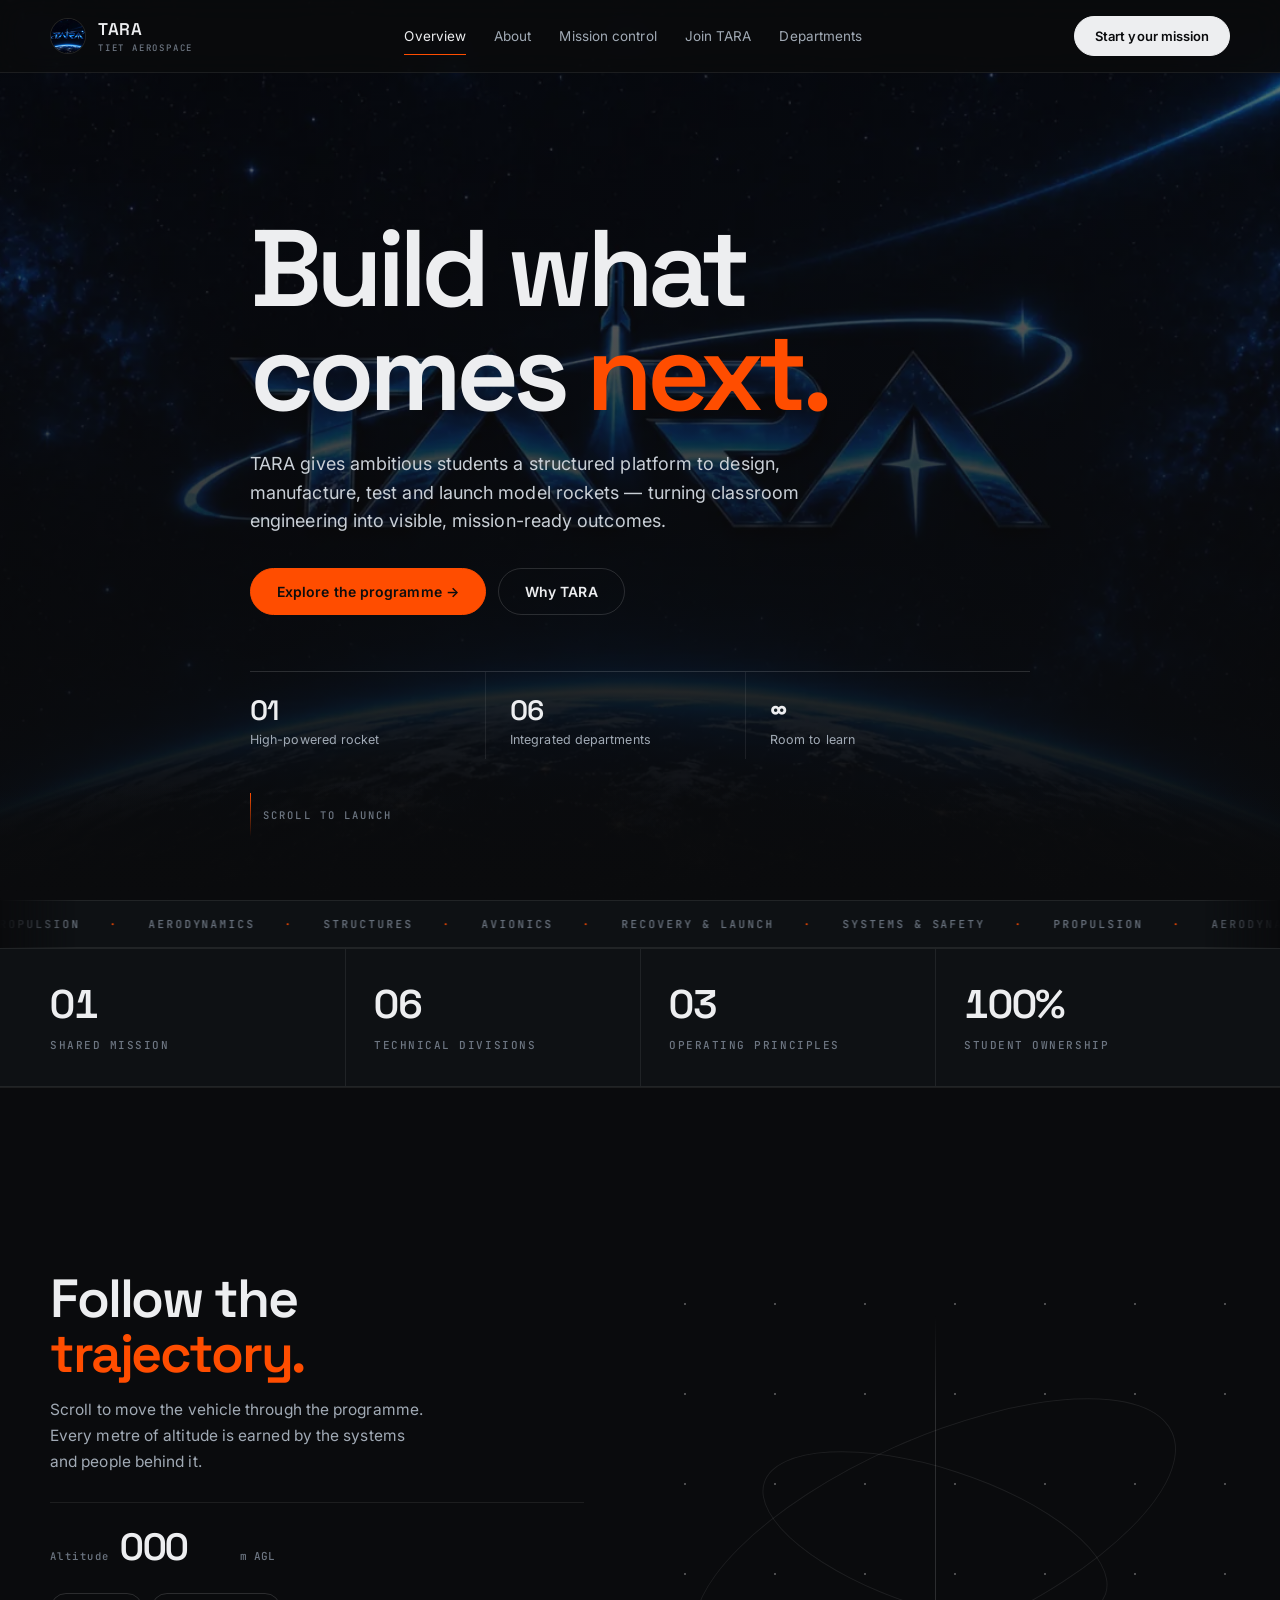
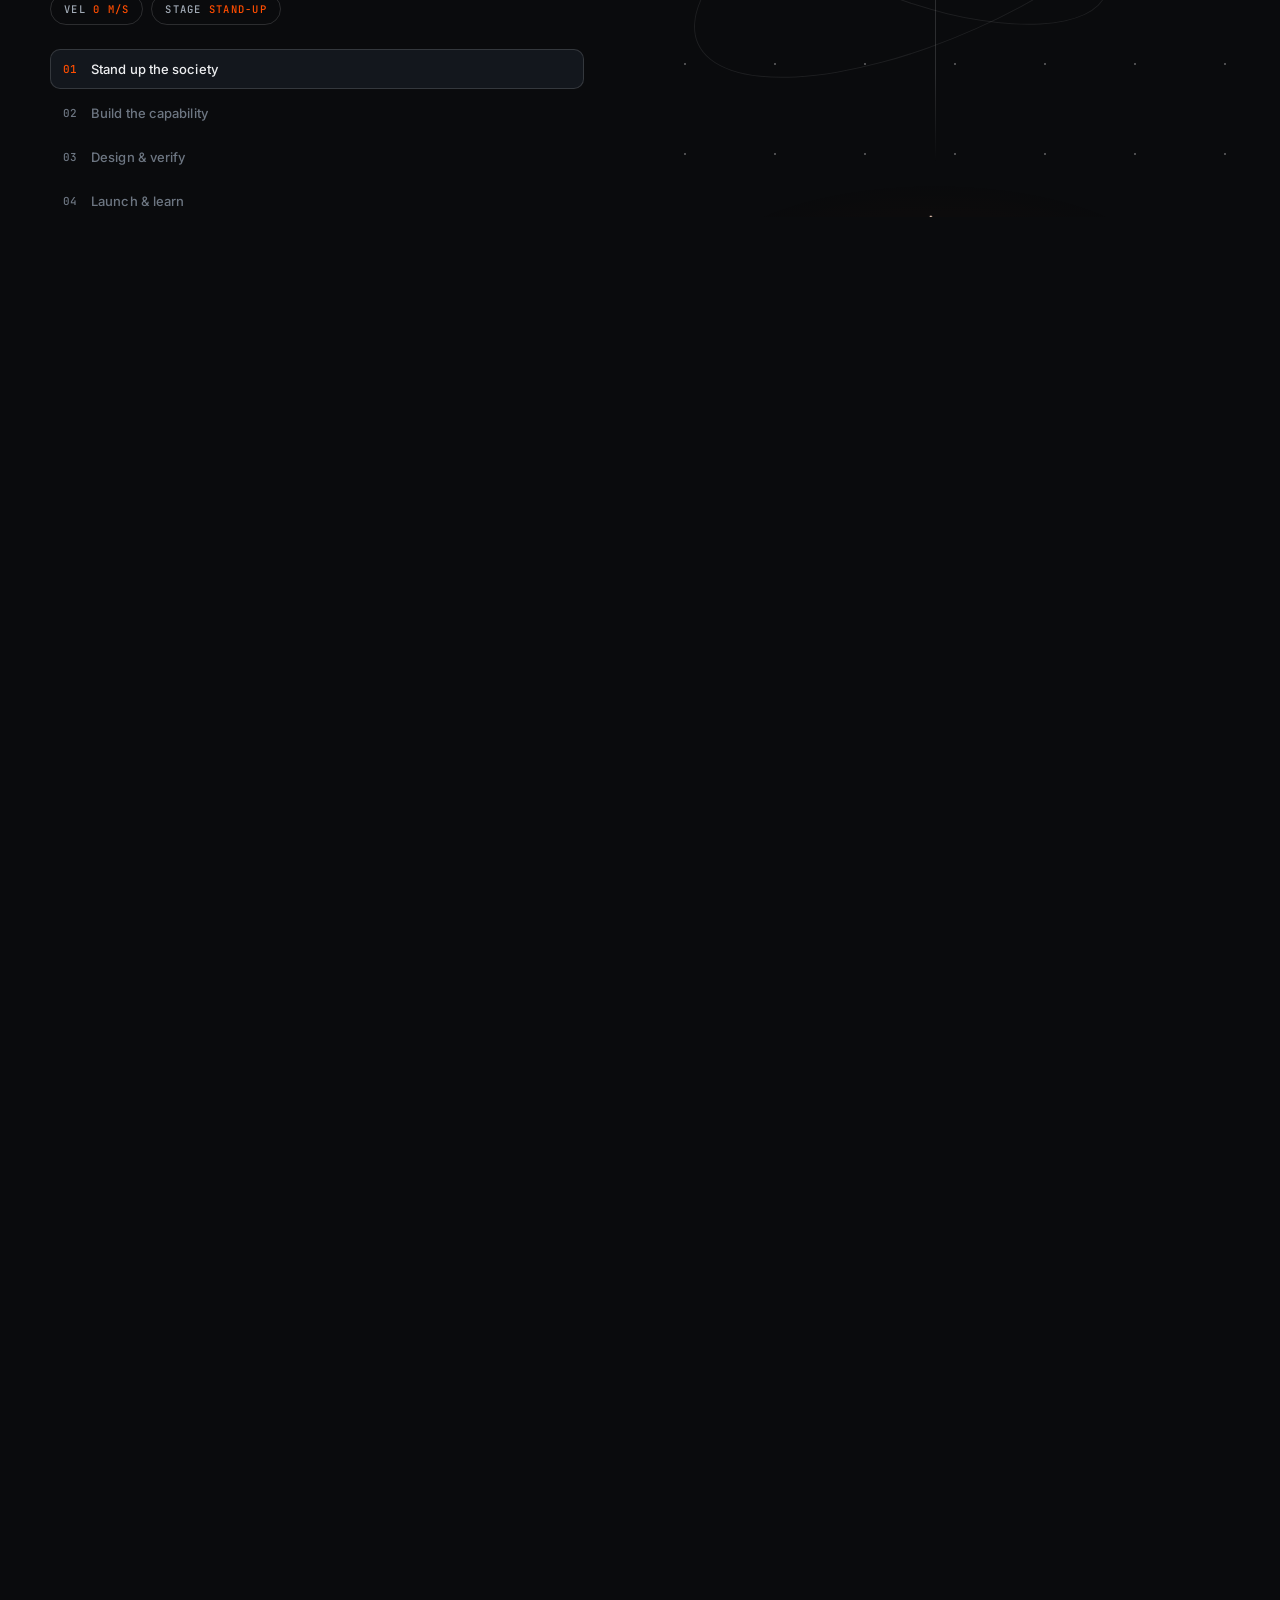
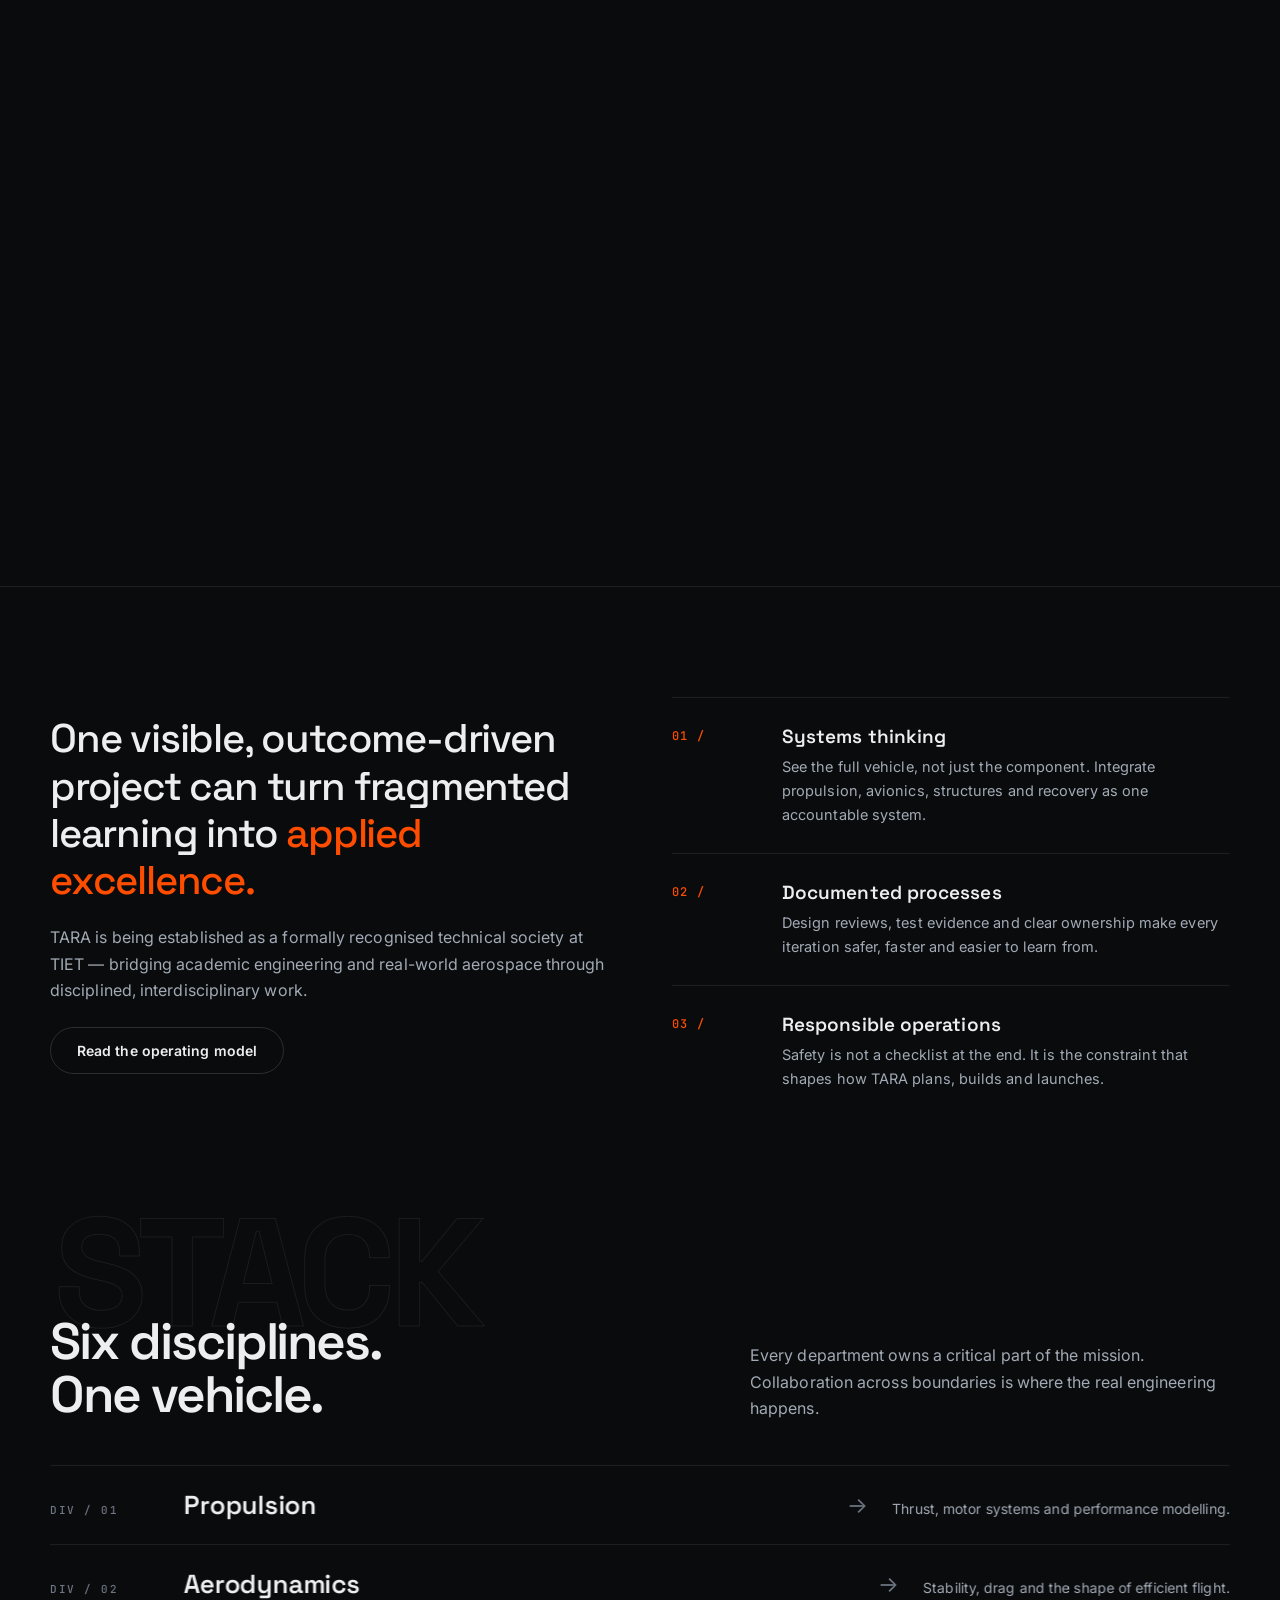
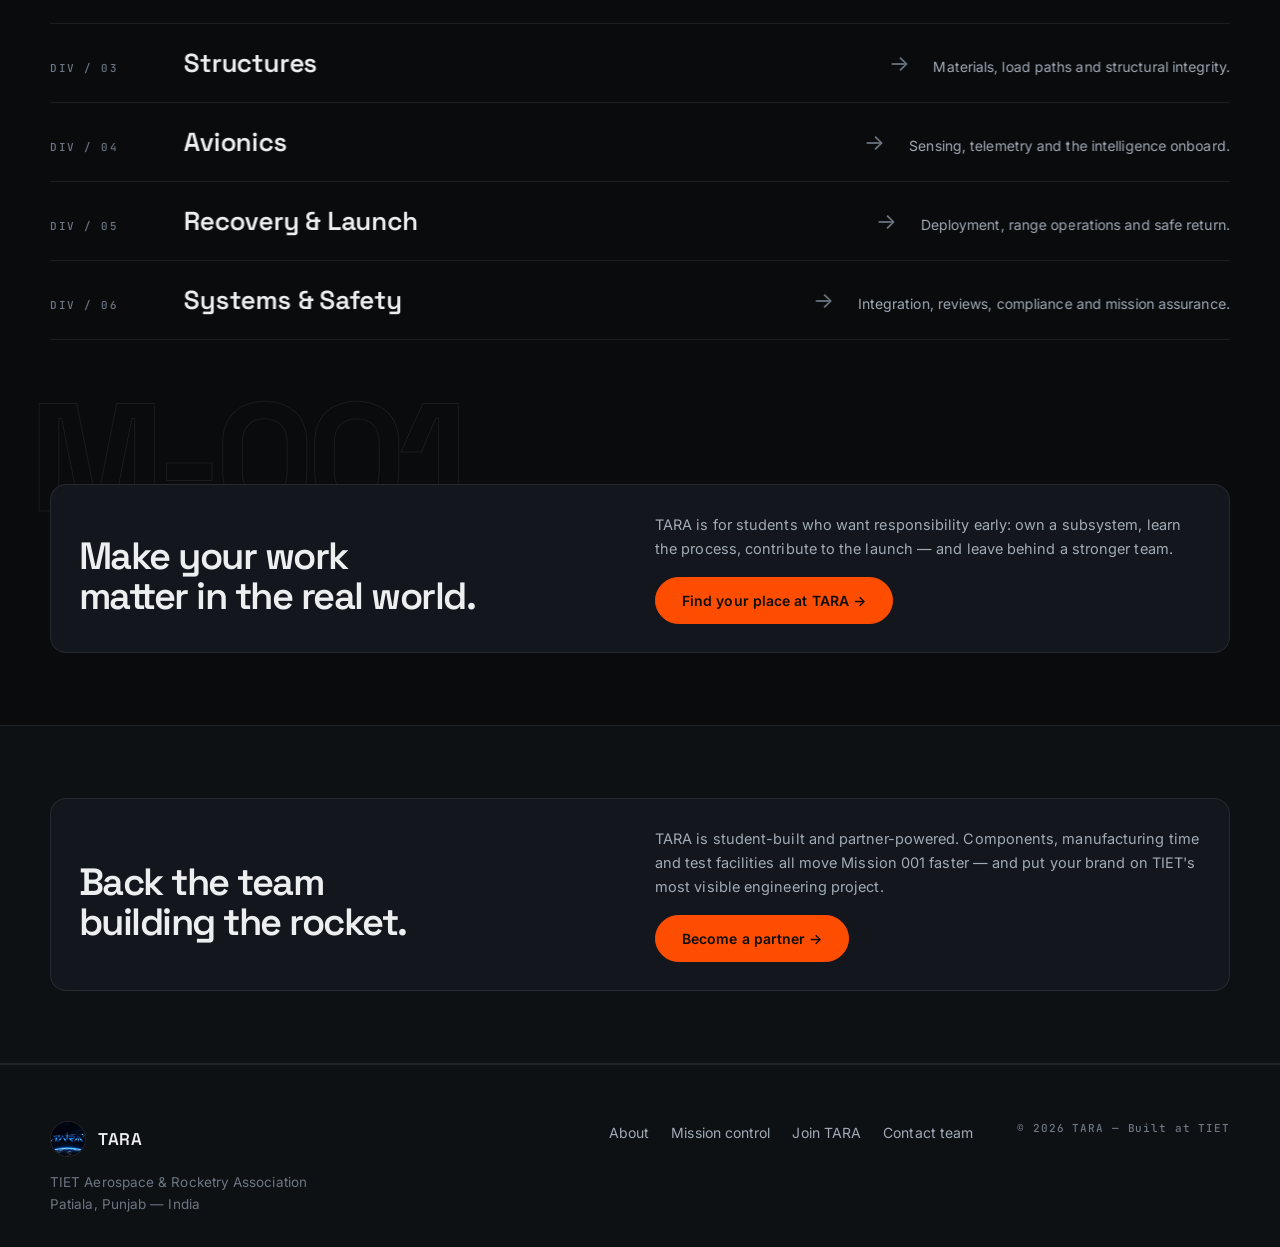
==== commit e853aa70: "TARA site v9: flat editorial redesign, scroll engine, perf + SEO upgrade" ====
--- a/index.html
+++ b/index.html
@@ -1 +1,272 @@
-<!doctype html><html lang="en"><head><meta charset="utf-8"><meta name="viewport" content="width=device-width, initial-scale=1"><title>TARA — TIET Aerospace & Rocketry Association</title><meta name="description" content="TARA is a student-led aerospace society at TIET building the systems, safety culture and leadership behind high-powered student rocketry."><link rel="preconnect" href="https://fonts.googleapis.com"><link rel="preconnect" href="https://fonts.gstatic.com" crossorigin><link href="https://fonts.googleapis.com/css2?family=Inter:wght@400;500;600;700;800&family=Space+Grotesk:wght@400;500;600;700&display=swap" rel="stylesheet"><link rel="icon" type="image/jpeg" href="tara.jpeg"><link rel="stylesheet" href="styles.css?v=3"></head><body><div class="page-loader" aria-label="Loading TARA interface" role="status"><div class="loader-kicker">TARA / SYSTEM BOOT</div><div class="spinner" aria-hidden="true"><span></span><span></span><span></span><span></span><span></span><span></span><span></span><span></span></div><div class="loader-status">Synchronizing mission interface <span>···</span></div></div><header class="site-header"><div class="container nav"><a class="brand" href="index.html"><span class="brand-mark"><img src="tara.jpeg" alt="TARA logo"></span><span>TARA <small style="display:block;font:500 9px var(--sans);letter-spacing:.16em;color:var(--muted)">TIET AEROSPACE</small></span></a><button class="menu-toggle" aria-expanded="false" aria-label="Open navigation"><span></span><span></span><span></span></button><nav class="nav-links"><a class="active" href="index.html">Overview</a><a href="about.html">About</a><a href="mission-control.html">Mission control</a><a href="careers.html">Join TARA</a><a href="#departments">Departments</a></nav><a class="nav-cta" href="careers.html">Start your mission ↗</a></div></header><main><section class="hero"><div class="container hero-content" data-parallax="0.06"><div class="eyebrow">Student-led aerospace society · TIET</div><h1>Build what<br>comes <span>next.</span></h1><p class="hero-copy">TARA gives ambitious students a structured platform to design, manufacture, test and launch model rockets — turning classroom engineering into visible, mission-ready outcomes.</p><div class="hero-actions"><a class="button" href="mission-control.html">Explore the programme ↗</a><a class="button secondary" href="#why-tara">Why TARA</a></div><div class="hero-meta"><div><strong>01</strong> high-powered rocket</div><div><strong>06</strong> integrated departments</div><div><strong>∞</strong> room to learn</div></div></div></section><div class="ticker" aria-hidden="true"><div class="ticker-track"><span>Propulsion <b>✦</b> Aerodynamics <b>✦</b> Structures <b>✦</b> Avionics <b>✦</b> Recovery &amp; Launch <b>✦</b> Systems &amp; Safety <b>✦</b> </span><span>Propulsion <b>✦</b> Aerodynamics <b>✦</b> Structures <b>✦</b> Avionics <b>✦</b> Recovery &amp; Launch <b>✦</b> Systems &amp; Safety <b>✦</b> </span></div></div><section class="band"><div class="container band-grid"><div class="stat"><strong>01</strong><span>Shared mission</span></div><div class="stat"><strong>06</strong><span>Technical divisions</span></div><div class="stat"><strong>03</strong><span>Operating principles</span></div><div class="stat"><strong>100%</strong><span>Student ownership</span></div></div></section><section id="rocket-flight" class="rocket-flight-section"><div class="container rocket-flight-wrap"><div class="rocket-flight-copy"><div class="eyebrow">Mission 001 / Scroll flight</div><h2>Follow the<br><span>trajectory.</span></h2><p>Scroll to move the vehicle through the programme. Every altitude is earned by the systems and people below it.</p><div class="flight-hint">Scroll to initiate flight</div><div class="flight-readout"><span class="flight-readout-label">CURRENT ALTITUDE</span><strong id="flight-altitude">000</strong><span class="flight-readout-unit">m AGL</span></div><div class="flight-steps"><div class="flight-step is-active"><b>01</b><span>Stand up the society</span></div><div class="flight-step"><b>02</b><span>Build the capability</span></div><div class="flight-step"><b>03</b><span>Design & verify</span></div><div class="flight-step"><b>04</b><span>Launch & learn</span></div></div></div><div class="rocket-flight-stage"><div class="flight-stars"></div><div class="flight-orbit orbit-a"></div><div class="flight-orbit orbit-b"></div><div class="flight-path"><i></i><i></i><i></i><i></i></div><div class="scroll-rocket" aria-label="Animated TARA rocket"><div class="rocket-flame"></div><svg viewBox="0 0 90 210" role="img" aria-hidden="true"><defs><linearGradient id="rocket-body" x1="0" y1="0" x2="1" y2="1"><stop offset="0" stop-color="#f5fbff"/><stop offset=".42" stop-color="#79e7ff"/><stop offset="1" stop-color="#3287d5"/></linearGradient></defs><path d="M45 4C24 27 19 61 19 125l26 45 26-45C71 61 66 27 45 4Z" fill="url(#rocket-body)" stroke="#d5f7ff" stroke-width="2"/><path d="M20 115 4 149l29-12m37-22 16 34-29-12" fill="#1c5898" stroke="#79e7ff" stroke-width="2"/><circle cx="45" cy="73" r="11" fill="#041326" stroke="#fff" stroke-width="3"/><circle cx="45" cy="73" r="5" fill="#79e7ff"/><path d="M35 168 45 204l10-36" fill="#ffbd62" stroke="#fff1c9" stroke-width="2"/></svg></div></div></div></section><section id="why-tara" class="section"><div class="container split"><div class="reveal"><div class="eyebrow">The case for TARA</div><div class="quote">One visible, outcome-driven project can turn fragmented learning into <em>applied excellence.</em></div><p class="muted">TARA is being established as a formally recognized technical society at TIET. It is designed to bridge academic engineering and real-world aerospace applications through disciplined, interdisciplinary work.</p><a class="button secondary" style="margin-top:20px" href="careers.html">Read the operating model</a></div><div class="process reveal"><div class="process-item"><div class="process-index">01 /</div><div><h3>Systems thinking</h3><p>See the full vehicle, not just the component. Integrate propulsion, avionics, structures and recovery as one accountable system.</p></div></div><div class="process-item"><div class="process-index">02 /</div><div><h3>Documented processes</h3><p>Design reviews, test evidence and clear ownership make every iteration safer, faster and easier to learn from.</p></div></div><div class="process-item"><div class="process-index">03 /</div><div><h3>Responsible operations</h3><p>Safety is not a checklist at the end. It is the constraint that shapes how TARA plans, builds and launches.</p></div></div></div></div></section><section id="departments" class="section compact"><div class="container"><div class="section-header"><div><div class="eyebrow">The flight stack</div><h2>Six disciplines.<br>One vehicle.</h2></div><p class="section-intro">Every department owns a critical part of the mission. Collaboration across boundaries is where the real engineering happens.</p></div><div class="dept-grid"><a class="dept-card reveal" href="careers.html#departments"><span class="dept-id">DIV / 01</span><h3>Propulsion</h3><p>Thrust, motor systems and performance modelling.</p></a><a class="dept-card reveal" href="careers.html#departments"><span class="dept-id">DIV / 02</span><h3>Aerodynamics</h3><p>Stability, drag and the shape of efficient flight.</p></a><a class="dept-card reveal" href="careers.html#departments"><span class="dept-id">DIV / 03</span><h3>Structures</h3><p>Materials, load paths and structural integrity.</p></a><a class="dept-card reveal" href="careers.html#departments"><span class="dept-id">DIV / 04</span><h3>Avionics</h3><p>Sensing, telemetry and the intelligence onboard.</p></a><a class="dept-card reveal" href="careers.html#departments"><span class="dept-id">DIV / 05</span><h3>Recovery & Launch</h3><p>Deployment, range operations and safe return.</p></a><a class="dept-card reveal" href="careers.html#departments"><span class="dept-id">DIV / 06</span><h3>Systems & Safety</h3><p>Integration, reviews, compliance and mission assurance.</p></a></div></div></section><section class="section compact"><div class="container card reveal" style="padding:38px"><div class="split" style="gap:30px"><div><div class="eyebrow">A launchpad for leaders</div><h2 style="font-size:38px">Make your work<br>matter in the real world.</h2></div><div><p class="muted">TARA is for students who want to take responsibility early: own a subsystem, learn the process, contribute to the launch and leave behind a stronger team.</p><a class="button" href="careers.html" style="margin-top:14px">Find your place at TARA ↗</a></div></div></div></section></main><footer class="footer"><div class="container footer-grid"><div><a class="brand" href="index.html"><span class="brand-mark"><img src="tara.jpeg" alt="TARA logo"></span><span>TARA</span></a><p>TIET Aerospace & Rocketry Association<br>Patiala, Punjab · India</p></div><div class="footer-links"><a href="about.html">About</a><a href="mission-control.html">Mission control</a><a href="careers.html">Join TARA</a><a href="mailto:tara@thapar.edu">Contact team</a></div><small>© 2026 TARA · Built at TIET</small></div></footer><script src="site.js?v=3"></script></body></html>
+<!doctype html>
+<html lang="en">
+<head>
+  <meta charset="utf-8">
+  <meta name="viewport" content="width=device-width, initial-scale=1">
+  <title>TARA — TIET Aerospace &amp; Rocketry Association</title>
+  <meta name="description" content="TARA is a student-led aerospace society at TIET building the systems, safety culture and leadership behind high-powered student rocketry.">
+  <meta name="theme-color" content="#0a0b0d">
+  <link rel="preconnect" href="https://fonts.googleapis.com">
+  <link rel="preconnect" href="https://fonts.gstatic.com" crossorigin>
+  <link href="https://fonts.googleapis.com/css2?family=Inter:wght@400;500;600;700&family=Space+Grotesk:wght@500;600;700&family=JetBrains+Mono:wght@400;500&display=swap" rel="stylesheet">
+  <link rel="icon" type="image/png" href="favicon.png">
+  <link rel="apple-touch-icon" href="apple-touch-icon.png">
+  <link rel="manifest" href="site.webmanifest">
+  <meta property="og:type" content="website">
+  <meta property="og:site_name" content="TARA — TIET Aerospace &amp; Rocketry Association">
+  <meta property="og:title" content="TARA — TIET Aerospace &amp; Rocketry Association">
+  <meta property="og:description" content="TARA is a student-led aerospace society at TIET building the systems, safety culture and leadership behind high-powered student rocketry.">
+  <meta property="og:image" content="tara.jpeg">
+  <meta name="twitter:card" content="summary_large_image">
+  <meta name="twitter:title" content="TARA — TIET Aerospace &amp; Rocketry Association">
+  <meta name="twitter:description" content="Student-led aerospace society at TIET. Design, build, test, launch.">
+  <meta name="twitter:image" content="tara.jpeg">
+  <link rel="stylesheet" href="styles.css?v=9">
+  <script type="application/ld+json">
+  {"@context":"https://schema.org","@type":"Organization","name":"TIET Aerospace & Rocketry Association","alternateName":"TARA","description":"Student-led aerospace society at TIET building high-powered student rocketry.","email":"tara@thapar.edu","address":{"@type":"PostalAddress","addressLocality":"Patiala","addressRegion":"Punjab","addressCountry":"IN"}}
+  </script>
+</head>
+<body>
+  <a class="skip-link" href="#main">Skip to content</a>
+  <div class="page-loader" role="status" aria-label="Loading TARA">
+    <div class="loader-kicker">TARA</div>
+    <div class="loader-status">Preparing mission interface</div>
+  </div>
+
+  <header class="site-header">
+    <div class="container nav">
+      <a class="brand" href="index.html" aria-label="TARA home">
+        <span class="brand-mark"><img src="images/tara-logo-256.jpg" alt="TARA logo" width="256" height="256"></span>
+        <span>TARA<small>TIET AEROSPACE</small></span>
+      </a>
+      <button class="menu-toggle" aria-expanded="false" aria-label="Open navigation">
+        <span></span><span></span><span></span>
+      </button>
+      <nav class="nav-links" aria-label="Primary">
+        <a class="active" href="index.html">Overview</a>
+        <a href="about.html">About</a>
+        <a href="mission-control.html">Mission control</a>
+        <a href="careers.html">Join TARA</a>
+        <a href="#departments">Departments</a>
+      </nav>
+      <a class="nav-cta" href="careers.html">Start your mission</a>
+    </div>
+  </header>
+
+  <main id="main">
+    <!-- Hero -->
+    <section class="hero">
+      <div class="container hero-content">
+        <h1>Build what<br>comes <span>next.</span></h1>
+        <p class="hero-copy">TARA gives ambitious students a structured platform to design, manufacture, test and launch model rockets — turning classroom engineering into visible, mission-ready outcomes.</p>
+        <div class="hero-actions">
+          <a class="button" href="mission-control.html">Explore the programme →</a>
+          <a class="button secondary" href="#why-tara">Why TARA</a>
+        </div>
+        <div class="hero-meta">
+          <div><strong>01</strong>High-powered rocket</div>
+          <div><strong>06</strong>Integrated departments</div>
+          <div><strong>∞</strong>Room to learn</div>
+        </div>
+        <div class="hero-scroll-hint">Scroll to launch</div>
+      </div>
+    </section>
+
+    <!-- Spec strip -->
+    <div class="ticker" aria-hidden="true">
+      <div class="ticker-track">
+        <span>Propulsion</span><span>Aerodynamics</span><span>Structures</span><span>Avionics</span><span>Recovery &amp; Launch</span><span>Systems &amp; Safety</span>
+      </div>
+    </div>
+
+    <!-- Stats -->
+    <section class="band">
+      <div class="container band-grid">
+        <div class="stat"><strong>01</strong><span>Shared mission</span></div>
+        <div class="stat"><strong>06</strong><span>Technical divisions</span></div>
+        <div class="stat"><strong>03</strong><span>Operating principles</span></div>
+        <div class="stat"><strong>100%</strong><span>Student ownership</span></div>
+      </div>
+    </section>
+
+    <!-- Flight -->
+    <section id="rocket-flight" class="rocket-flight-section">
+      <div class="container rocket-flight-wrap">
+        <div class="rocket-flight-copy">
+          <h2>Follow the<br><span>trajectory.</span></h2>
+          <p>Scroll to move the vehicle through the programme. Every metre of altitude is earned by the systems and people behind it.</p>
+          <div class="flight-readout">
+            <span class="flight-readout-label">Altitude</span>
+            <strong id="flight-altitude">000</strong>
+            <span class="flight-readout-unit">m AGL</span>
+          </div>
+          <div class="flight-chips">
+            <span class="chip" id="flight-velocity">VEL <b>0 M/S</b></span>
+            <span class="chip" id="flight-stage-name">STAGE <b>STAND-UP</b></span>
+          </div>
+          <div class="flight-steps">
+            <div class="flight-step is-active"><b>01</b><span>Stand up the society</span></div>
+            <div class="flight-step"><b>02</b><span>Build the capability</span></div>
+            <div class="flight-step"><b>03</b><span>Design &amp; verify</span></div>
+            <div class="flight-step"><b>04</b><span>Launch &amp; learn</span></div>
+          </div>
+        </div>
+        <div class="rocket-flight-stage" aria-hidden="true">
+          <div class="flight-stars"></div>
+          <div class="flight-orbit orbit-a"></div>
+          <div class="flight-orbit orbit-b"></div>
+          <div class="flight-path"></div>
+          <div class="scroll-rocket">
+            <div class="rocket-flame"></div>
+            <svg viewBox="0 0 90 210" role="img" aria-hidden="true">
+              <defs>
+                <linearGradient id="rocket-body" x1="0" y1="0" x2="1" y2="1">
+                  <stop offset="0" stop-color="#f5f2ec"/>
+                  <stop offset=".5" stop-color="#ff8a3d"/>
+                  <stop offset="1" stop-color="#b33a00"/>
+                </linearGradient>
+              </defs>
+              <path d="M45 4C24 27 19 61 19 125l26 45 26-45C71 61 66 27 45 4Z" fill="url(#rocket-body)" stroke="#ffd9c2" stroke-width="2"/>
+              <path d="M20 115 4 149l29-12m37-22 16 34-29-12" fill="#1c1e22" stroke="#ff8a3d" stroke-width="2"/>
+              <circle cx="45" cy="73" r="11" fill="#0a0b0d" stroke="#fff" stroke-width="3"/>
+              <circle cx="45" cy="73" r="5" fill="#ff4d00"/>
+              <path d="M35 168 45 204l10-36" fill="#ff4d00" stroke="#ffe3d3" stroke-width="2"/>
+            </svg>
+          </div>
+        </div>
+      </div>
+    </section>
+
+    <!-- Why TARA -->
+    <section id="why-tara" class="section">
+      <div class="container split">
+        <div class="reveal">
+          <div class="quote">One visible, outcome-driven project can turn fragmented learning into <em>applied excellence.</em></div>
+          <p class="muted" style="margin-top:20px">TARA is being established as a formally recognised technical society at TIET — bridging academic engineering and real-world aerospace through disciplined, interdisciplinary work.</p>
+          <a class="button secondary" style="margin-top:24px" href="careers.html">Read the operating model</a>
+        </div>
+        <div class="process reveal">
+          <div class="process-item">
+            <div class="process-index">01 /</div>
+            <div>
+              <h3>Systems thinking</h3>
+              <p>See the full vehicle, not just the component. Integrate propulsion, avionics, structures and recovery as one accountable system.</p>
+            </div>
+          </div>
+          <div class="process-item">
+            <div class="process-index">02 /</div>
+            <div>
+              <h3>Documented processes</h3>
+              <p>Design reviews, test evidence and clear ownership make every iteration safer, faster and easier to learn from.</p>
+            </div>
+          </div>
+          <div class="process-item">
+            <div class="process-index">03 /</div>
+            <div>
+              <h3>Responsible operations</h3>
+              <p>Safety is not a checklist at the end. It is the constraint that shapes how TARA plans, builds and launches.</p>
+            </div>
+          </div>
+        </div>
+      </div>
+    </section>
+
+    <!-- Departments -->
+    <section id="departments" class="section compact ghost-wrap">
+      <div class="ghost-word" data-drift="120" aria-hidden="true">STACK</div>
+      <div class="container">
+        <div class="section-header">
+          <div>
+            <h2>Six disciplines.<br>One vehicle.</h2>
+          </div>
+          <p class="section-intro">Every department owns a critical part of the mission. Collaboration across boundaries is where the real engineering happens.</p>
+        </div>
+        <div class="dept-grid">
+          <a class="dept-card reveal" href="careers.html#departments">
+            <span class="dept-id">DIV / 01</span>
+            <h3>Propulsion</h3>
+            <p>Thrust, motor systems and performance modelling.</p>
+          </a>
+          <a class="dept-card reveal" href="careers.html#departments">
+            <span class="dept-id">DIV / 02</span>
+            <h3>Aerodynamics</h3>
+            <p>Stability, drag and the shape of efficient flight.</p>
+          </a>
+          <a class="dept-card reveal" href="careers.html#departments">
+            <span class="dept-id">DIV / 03</span>
+            <h3>Structures</h3>
+            <p>Materials, load paths and structural integrity.</p>
+          </a>
+          <a class="dept-card reveal" href="careers.html#departments">
+            <span class="dept-id">DIV / 04</span>
+            <h3>Avionics</h3>
+            <p>Sensing, telemetry and the intelligence onboard.</p>
+          </a>
+          <a class="dept-card reveal" href="careers.html#departments">
+            <span class="dept-id">DIV / 05</span>
+            <h3>Recovery &amp; Launch</h3>
+            <p>Deployment, range operations and safe return.</p>
+          </a>
+          <a class="dept-card reveal" href="careers.html#departments">
+            <span class="dept-id">DIV / 06</span>
+            <h3>Systems &amp; Safety</h3>
+            <p>Integration, reviews, compliance and mission assurance.</p>
+          </a>
+        </div>
+      </div>
+    </section>
+
+    <!-- CTA -->
+    <section class="section compact ghost-wrap">
+      <div class="ghost-word" data-drift="90" aria-hidden="true">M-001</div>
+      <div class="container card reveal">
+        <div class="split" style="gap:30px; align-items:center">
+          <div>
+            <h2 style="font-size:clamp(28px,3.4vw,38px)">Make your work<br>matter in the real world.</h2>
+          </div>
+          <div>
+            <p class="muted">TARA is for students who want responsibility early: own a subsystem, learn the process, contribute to the launch — and leave behind a stronger team.</p>
+            <a class="button" href="careers.html" style="margin-top:16px">Find your place at TARA →</a>
+          </div>
+        </div>
+      </div>
+    </section>
+
+    <!-- Sponsor -->
+    <section class="section compact band">
+      <div class="container card reveal">
+        <div class="split" style="gap:30px; align-items:center">
+          <div>
+            <h2 style="font-size:clamp(28px,3.4vw,38px)">Back the team<br>building the rocket.</h2>
+          </div>
+          <div>
+            <p class="muted">TARA is student-built and partner-powered. Components, manufacturing time and test facilities all move Mission 001 faster — and put your brand on TIET's most visible engineering project.</p>
+            <a class="button" href="mailto:tara@thapar.edu?subject=Partnering%20with%20TARA%20—%20Mission%20001" style="margin-top:16px">Become a partner →</a>
+          </div>
+        </div>
+      </div>
+    </section>
+  </main>
+
+  <footer class="footer">
+    <div class="container footer-grid">
+      <div>
+        <a class="brand" href="index.html">
+          <span class="brand-mark"><img src="images/tara-logo-256.jpg" alt="TARA logo" width="256" height="256"></span>
+          <span>TARA</span>
+        </a>
+        <p>TIET Aerospace &amp; Rocketry Association<br>Patiala, Punjab — India</p>
+      </div>
+      <div class="footer-links">
+        <a href="about.html">About</a>
+        <a href="mission-control.html">Mission control</a>
+        <a href="careers.html">Join TARA</a>
+        <a href="mailto:tara@thapar.edu">Contact team</a>
+      </div>
+      <small>© <span data-year>2026</span> TARA — Built at TIET</small>
+    </div>
+  </footer>
+
+  <script src="site.js?v=9"></script>
+</body>
+</html>
--- a/styles.css
+++ b/styles.css
@@ -1,102 +1,693 @@
-:root{--ink:#050916;--ink-2:#0b1426;--panel:#0e1a2f;--panel-2:#12243f;--line:rgba(154,185,224,.16);--white:#f6f9ff;--muted:#99aac4;--blue:#46a5ff;--cyan:#79e7ff;--amber:#ffbd62;--green:#82e2ad;--sans:Inter,ui-sans-serif,system-ui,-apple-system,BlinkMacSystemFont,"Segoe UI",sans-serif;--display:Space Grotesk,Inter,ui-sans-serif,sans-serif}*{box-sizing:border-box}html{scroll-behavior:smooth}body{margin:0;background:var(--ink);color:var(--white);font:15px/1.65 var(--sans);letter-spacing:.01em}body:before{content:"";position:fixed;inset:0;pointer-events:none;opacity:.25;background-image:linear-gradient(rgba(120,166,216,.035) 1px,transparent 1px),linear-gradient(90deg,rgba(120,166,216,.035) 1px,transparent 1px);background-size:48px 48px;mask-image:linear-gradient(to bottom,#000,transparent 80%);z-index:-1}a{color:inherit;text-decoration:none}button,input,textarea,select{font:inherit}button{cursor:pointer}img{max-width:100%;display:block}.container{width:min(1180px,calc(100% - 48px));margin:0 auto}.eyebrow{color:var(--cyan);font-size:11px;font-weight:700;letter-spacing:.18em;text-transform:uppercase}.muted{color:var(--muted)}.site-header{position:fixed;top:0;left:0;right:0;z-index:50;background:rgba(5,9,22,.76);backdrop-filter:blur(16px);border-bottom:1px solid var(--line)}.nav{height:76px;display:flex;align-items:center;justify-content:space-between}.brand{display:flex;align-items:center;gap:11px;font-family:var(--display);font-size:17px;font-weight:700;letter-spacing:.05em}.brand-mark{width:34px;height:34px;border:1px solid rgba(121,231,255,.75);border-radius:50%;position:relative;display:grid;place-items:center;color:var(--cyan);font-size:14px}.brand-mark:after{content:"";position:absolute;width:46px;height:13px;border-top:1px solid var(--cyan);border-bottom:1px solid rgba(121,231,255,.35);border-radius:50%;transform:rotate(-22deg)}.nav-links{display:flex;align-items:center;gap:30px;font-size:13px;color:#bdc8d8}.nav-links a{transition:color .18s ease}.nav-links a:hover,.nav-links a.active{color:var(--white)}.nav-cta,.button{display:inline-flex;align-items:center;justify-content:center;gap:9px;border:0;border-radius:3px;background:var(--blue);color:#031021;padding:12px 17px;font-weight:800;font-size:12px;letter-spacing:.04em;text-transform:uppercase;transition:transform .16s ease,background .18s ease,box-shadow .18s ease}.nav-cta:hover,.button:hover{background:#72c0ff;box-shadow:0 8px 30px rgba(70,165,255,.24);transform:translateY(-1px)}.button:active{transform:scale(.97)}.button.secondary{background:transparent;color:var(--white);border:1px solid rgba(154,185,224,.34)}.button.secondary:hover{background:rgba(154,185,224,.1);box-shadow:none}.menu-toggle{display:none;background:transparent;border:0;cursor:pointer;padding:8px 4px}
-.menu-toggle span{display:block;height:3px;width:30px;background:var(--white);border-radius:9px;opacity:1;transform:rotate(0deg);transition:.25s ease-in-out;box-shadow:0 0 8px rgba(121,231,255,.35)}
-.menu-toggle span:nth-of-type(1){transform-origin:left center;margin-bottom:7px}
-.menu-toggle span:nth-of-type(2){transform-origin:left center;margin-bottom:7px}
-.menu-toggle span:nth-of-type(3){transform-origin:left center}
-.menu-toggle.open span:nth-of-type(1){transform:rotate(45deg);margin-left:4px}
-.menu-toggle.open span:nth-of-type(2){width:0;opacity:0}
-.menu-toggle.open span:nth-of-type(3){transform:rotate(-45deg);margin-left:4px}.hero{min-height:760px;display:flex;align-items:center;position:relative;overflow:hidden;padding:150px 0 90px;background:radial-gradient(circle at 85% 28%,rgba(25,87,147,.25),transparent 31%),linear-gradient(90deg,rgba(5,9,22,.98) 15%,rgba(5,9,22,.78) 57%,rgba(5,9,22,.38)),url('tara.jpeg') center/cover}.hero:after{content:"";position:absolute;inset:auto 0 0;height:180px;background:linear-gradient(transparent,var(--ink))}.hero-content{position:relative;z-index:1;max-width:670px}.hero h1{font:700 clamp(48px,7vw,88px)/.98 var(--display);letter-spacing:-.06em;margin:20px 0 28px}.hero h1 span{color:var(--cyan)}.hero-copy{font-size:18px;line-height:1.65;color:#c5d2e4;max-width:575px}.hero-actions{display:flex;gap:12px;flex-wrap:wrap;margin-top:32px}.hero-meta{display:flex;gap:28px;flex-wrap:wrap;margin-top:62px;padding-top:18px;border-top:1px solid var(--line);font-size:12px;color:var(--muted)}.hero-meta strong{display:block;color:var(--white);font:600 21px var(--display);margin-bottom:2px}.section{padding:108px 0}.section.compact{padding:76px 0}.section-header{display:flex;justify-content:space-between;align-items:end;gap:30px;margin-bottom:40px}.section h2{font:600 clamp(32px,4vw,54px)/1.05 var(--display);letter-spacing:-.04em;margin:12px 0 0}.section-intro{max-width:520px;color:var(--muted);font-size:16px}.grid-3{display:grid;grid-template-columns:repeat(3,1fr);gap:16px}.grid-2{display:grid;grid-template-columns:repeat(2,1fr);gap:20px}.card{background:linear-gradient(145deg,rgba(18,36,63,.84),rgba(8,16,31,.86));border:1px solid var(--line);border-radius:5px;padding:26px;position:relative;overflow:hidden}.card:before{content:"";position:absolute;inset:0 auto auto 0;width:100%;height:2px;background:linear-gradient(90deg,var(--blue),transparent);opacity:.65}.card h3{font:600 22px var(--display);margin:18px 0 10px}.card p{color:var(--muted);margin:0}.icon-box{width:42px;height:42px;border:1px solid rgba(121,231,255,.38);display:grid;place-items:center;color:var(--cyan);font-family:var(--display);font-weight:700}.number{font:600 12px var(--display);color:var(--blue);letter-spacing:.12em}.band{border-top:1px solid var(--line);border-bottom:1px solid var(--line);background:rgba(13,28,49,.62)}.band-grid{display:grid;grid-template-columns:repeat(4,1fr)}.stat{padding:30px 22px;border-right:1px solid var(--line)}.stat:last-child{border-right:0}.stat strong{display:block;font:600 31px var(--display);letter-spacing:-.04em}.stat span{color:var(--muted);font-size:12px;text-transform:uppercase;letter-spacing:.12em}.split{display:grid;grid-template-columns:1fr 1fr;gap:70px;align-items:center}.quote{font:500 clamp(25px,3vw,41px)/1.2 var(--display);letter-spacing:-.035em;margin:18px 0}.quote em{color:var(--cyan);font-style:normal}.process{display:grid;gap:0}.process-item{display:grid;grid-template-columns:60px 1fr;gap:18px;padding:18px 0;border-bottom:1px solid var(--line)}.process-item:last-child{border-bottom:0}.process-index{color:var(--cyan);font:600 14px var(--display);padding-top:4px}.process-item h3{font:600 18px var(--display);margin:0 0 4px}.process-item p{margin:0;color:var(--muted)}.dept-grid{display:grid;grid-template-columns:repeat(3,1fr);gap:12px}.dept-card{min-height:190px;padding:22px;background:var(--panel);border:1px solid var(--line);transition:transform .2s,border-color .2s,background .2s}.dept-card:hover{transform:translateY(-4px);border-color:rgba(121,231,255,.48);background:var(--panel-2)}.dept-card .dept-id{color:var(--amber);font:600 11px var(--display);letter-spacing:.14em}.dept-card h3{font:600 21px var(--display);margin:42px 0 8px}.dept-card p{font-size:13px;color:var(--muted);margin:0}.page-hero{padding:158px 0 84px;background:radial-gradient(circle at 90% 30%,rgba(30,107,174,.2),transparent 35%),linear-gradient(180deg,#091324,var(--ink))}.page-hero h1{font:600 clamp(48px,7vw,78px)/1 var(--display);letter-spacing:-.06em;margin:18px 0}.page-hero p{font-size:18px;color:var(--muted);max-width:660px}.status-row{display:flex;align-items:center;gap:10px;color:var(--green);font-size:12px;text-transform:uppercase;letter-spacing:.12em}.dot{width:7px;height:7px;background:var(--green);border-radius:50%;box-shadow:0 0 12px var(--green)}.mission-board{display:grid;grid-template-columns:1.1fr .9fr;gap:20px}.board{background:#071122;border:1px solid var(--line);border-radius:5px;padding:24px}.board-head{display:flex;justify-content:space-between;align-items:center;padding-bottom:18px;border-bottom:1px solid var(--line);margin-bottom:20px}.board h3{font:600 22px var(--display);margin:0}.progress-line{height:5px;background:#1a2c45;border-radius:5px;overflow:hidden;margin:9px 0 18px}.progress-line span{display:block;height:100%;background:linear-gradient(90deg,var(--blue),var(--cyan));border-radius:5px}.metric{display:grid;grid-template-columns:1fr auto;gap:8px;border-bottom:1px solid var(--line);padding:14px 0}.metric:last-child{border-bottom:0}.metric label{color:var(--muted);font-size:13px}.metric strong{font:600 15px var(--display)}.timeline{display:grid;gap:0}.timeline-item{display:grid;grid-template-columns:110px 1fr;gap:20px;padding:22px 0;border-bottom:1px solid var(--line)}.timeline-item time{color:var(--cyan);font:600 12px var(--display);letter-spacing:.08em}.timeline-item h3{margin:0 0 5px;font:600 18px var(--display)}.timeline-item p{margin:0;color:var(--muted)}.faq details{border-top:1px solid var(--line);padding:21px 0}.faq details:last-child{border-bottom:1px solid var(--line)}.faq summary{cursor:pointer;list-style:none;font:600 18px var(--display);display:flex;justify-content:space-between}.faq summary:after{content:"+";color:var(--cyan);font-weight:400}.faq details[open] summary:after{content:"−"}.faq p{color:var(--muted);max-width:720px;margin:14px 0 0}.form{display:grid;gap:15px}.form-grid{display:grid;grid-template-columns:1fr 1fr;gap:15px}.field{display:grid;gap:7px}.field label{font-size:11px;text-transform:uppercase;letter-spacing:.12em;color:var(--muted)}.field input,.field textarea,.field select{width:100%;background:#071122;border:1px solid var(--line);border-radius:3px;color:var(--white);padding:13px 14px;outline:0}.field textarea{min-height:130px;resize:vertical}.field input:focus,.field textarea:focus,.field select:focus{border-color:var(--cyan);box-shadow:0 0 0 3px rgba(121,231,255,.08)}.form-message{color:var(--green);font-size:13px;display:none}.footer{padding:40px 0;border-top:1px solid var(--line);background:#030711}.footer-grid{display:flex;justify-content:space-between;gap:30px;align-items:start}.footer small,.footer p{color:var(--muted);font-size:12px}.footer-links{display:flex;gap:22px;font-size:12px;color:var(--muted)}.footer-links a:hover{color:var(--white)}.reveal{opacity:0;transform:translateY(12px);transition:opacity .5s ease,transform .5s ease}.reveal.visible{opacity:1;transform:none}@media(max-width:800px){.container{width:min(100% - 32px,620px)}.nav-links{display:none;position:absolute;top:76px;left:0;right:0;background:#071122;border-bottom:1px solid var(--line);padding:18px 20px;flex-direction:column;align-items:start;gap:16px}.nav-links.open{display:flex}.menu-toggle{display:block}.nav-cta{display:none}.hero{min-height:720px;padding-top:140px;background-position:62% center}.hero-content{max-width:100%}.hero h1{font-size:52px}.section{padding:76px 0}.section-header{display:block}.section-intro{margin-top:20px}.grid-3,.dept-grid{grid-template-columns:1fr}.grid-2,.split,.mission-board{grid-template-columns:1fr;gap:30px}.band-grid{grid-template-columns:1fr 1fr}.stat:nth-child(2){border-right:0}.stat{border-bottom:1px solid var(--line)}.stat:nth-last-child(-n+2){border-bottom:0}.timeline-item{grid-template-columns:1fr;gap:6px}.form-grid{grid-template-columns:1fr}.footer-grid{display:block}.footer-links{margin-top:22px;flex-wrap:wrap}}@media(prefers-reduced-motion:reduce){html{scroll-behavior:auto}.reveal{transition:none}.dept-card,.button{transition:none}}
-
-/* Cinematic About page environment */
-.about-hero{min-height:760px;position:relative;overflow:hidden;display:flex;align-items:center;padding:150px 0 90px;background:radial-gradient(circle at 52% 42%,rgba(0,133,255,.21),transparent 20%),radial-gradient(circle at 82% 18%,rgba(113,45,255,.19),transparent 23%),radial-gradient(circle at 18% 80%,rgba(0,218,255,.11),transparent 25%),linear-gradient(135deg,#02030b 0%,#061225 42%,#030611 100%)}.about-hero:before{content:"";position:absolute;inset:-30%;opacity:.55;background-image:radial-gradient(circle,rgba(255,255,255,.9) 0 1px,transparent 1.5px),radial-gradient(circle,rgba(121,231,255,.7) 0 1px,transparent 1.5px),radial-gradient(circle,rgba(255,189,98,.6) 0 1px,transparent 1.5px);background-size:97px 113px,173px 191px,241px 229px;background-position:10px 20px,50px 80px,110px 10px;animation:star-drift 45s linear infinite}.about-hero:after{content:"";position:absolute;inset:0;background:linear-gradient(90deg,rgba(2,3,11,.95),rgba(2,3,11,.35) 50%,rgba(2,3,11,.78)),repeating-linear-gradient(0deg,transparent 0 5px,rgba(121,231,255,.025) 6px 7px);mix-blend-mode:screen;pointer-events:none}.about-hero-content{position:relative;z-index:2}.about-hero h1{font:600 clamp(54px,8vw,104px)/.92 var(--display);letter-spacing:-.075em;margin:20px 0 28px;max-width:780px}.about-hero h1 span{background:linear-gradient(100deg,#fff 5%,var(--cyan) 45%,#9d7cff 90%);-webkit-background-clip:text;background-clip:text;color:transparent}.about-hero p{font-size:19px;line-height:1.65;color:#c5d2e4;max-width:610px}.space-orbit{position:absolute;z-index:1;border:1px solid rgba(121,231,255,.27);border-radius:50%;transform:rotate(-25deg);box-shadow:0 0 36px rgba(70,165,255,.12),inset 0 0 20px rgba(70,165,255,.08)}.space-orbit:before{content:"";position:absolute;width:9px;height:9px;border-radius:50%;background:var(--cyan);box-shadow:0 0 18px 5px rgba(121,231,255,.65);top:15%;left:7%}.orbit-one{width:880px;height:310px;right:-130px;top:180px;animation:orbit-spin 18s linear infinite}.orbit-two{width:650px;height:220px;right:0;top:300px;transform:rotate(27deg);border-color:rgba(157,124,255,.25);animation:orbit-spin-reverse 24s linear infinite}.orbit-three{width:1100px;height:410px;left:-350px;bottom:-170px;transform:rotate(12deg);border-color:rgba(255,189,98,.15);animation:orbit-spin 32s linear infinite}.space-star{position:absolute;z-index:1;width:3px;height:3px;border-radius:50%;background:#fff;box-shadow:0 0 20px 4px var(--cyan);animation:pulse-star 2.5s ease-in-out infinite}.star-a{top:24%;right:26%}.star-b{top:64%;right:42%;animation-delay:.8s}.star-c{top:30%;left:41%;animation-delay:1.4s}.about-hero-caption{position:absolute;z-index:3;bottom:28px;left:50%;transform:translateX(-50%);width:min(1180px,calc(100% - 48px));display:flex;justify-content:space-between;color:rgba(190,216,242,.62);font:600 10px var(--display);letter-spacing:.16em}.about-page .card{background:linear-gradient(145deg,rgba(18,36,63,.6),rgba(8,16,31,.8));box-shadow:0 0 60px rgba(36,118,220,.08)}@keyframes star-drift{from{transform:translate3d(0,0,0) rotate(0)}to{transform:translate3d(4%,2%,0) rotate(4deg)}}@keyframes orbit-spin{from{transform:rotate(-25deg)}to{transform:rotate(335deg)}}@keyframes orbit-spin-reverse{from{transform:rotate(27deg)}to{transform:rotate(-333deg)}}@keyframes pulse-star{0%,100%{opacity:.35;transform:scale(.7)}50%{opacity:1;transform:scale(1.5)}}@media(max-width:800px){.about-hero{min-height:720px}.about-hero h1{font-size:58px}.about-hero-caption{width:calc(100% - 32px);font-size:8px;gap:14px}.about-hero-caption span:nth-child(2){display:none}.orbit-one{right:-430px;top:210px}.orbit-two{right:-300px}.orbit-three{left:-540px}}
-
-/* Animated mission-interface face from the supplied SVG concept */
-.face-pod{position:absolute;z-index:3;right:10%;top:43%;width:225px;padding:10px 13px 12px;border:1px solid rgba(121,231,255,.3);border-radius:5px;background:rgba(4,13,29,.55);box-shadow:0 0 40px rgba(70,165,255,.18),inset 0 0 25px rgba(121,231,255,.06);backdrop-filter:blur(8px);color:var(--cyan);transform:rotate(4deg);animation:pod-float 5s ease-in-out infinite}.face-pod-label,.face-pod-footer{font:600 9px var(--display);letter-spacing:.13em;color:rgba(198,232,255,.78)}.face-pod-label{display:flex;align-items:center;gap:7px;padding-bottom:8px;border-bottom:1px solid rgba(121,231,255,.18)}.face-pod-label .dot{width:5px;height:5px}.face-pod-footer{display:flex;justify-content:space-between;padding-top:7px;color:rgba(198,232,255,.52)}.face-pod-footer span{color:var(--cyan)}.my-custom-face-container{display:flex;justify-content:center;align-items:center;height:165px;background:transparent;color:var(--cyan)}.my-custom-face-container .face{width:102px;filter:drop-shadow(0 0 8px rgba(121,231,255,.65))}.my-custom-face-container .face__eyes,.my-custom-face-container .face__eye-lid,.my-custom-face-container .face__mouth-left,.my-custom-face-container .face__mouth-right,.my-custom-face-container .face__nose,.my-custom-face-container .face__pupil{animation:eyes 1s .3s forwards}.my-custom-face-container .face__eye-lid,.my-custom-face-container .face__pupil{animation-duration:4s;animation-delay:1.3s;animation-iteration-count:infinite}.my-custom-face-container .face__eye-lid{animation-name:eye-lid}.my-custom-face-container .face__mouth-left{animation-name:mouth-left}.my-custom-face-container .face__mouth-right{animation-name:mouth-right}.my-custom-face-container .face__nose{animation-name:nose}.my-custom-face-container .face__pupil{animation-name:pupil}@keyframes eye-lid{0%,40%,45%,100%{transform:translateY(0)}42.5%{transform:translateY(17.5px)}}@keyframes eyes{from{transform:translateY(112.5px)}to{transform:translateY(15px)}}@keyframes pupil{0%,37.5%,40%,45%,87.5%,100%{stroke-dashoffset:0;transform:translate(0,0)}12.5%,25%,62.5%,75%{transform:translate(-35px,0)}42.5%{stroke-dashoffset:35;transform:translate(0,17.5px)}}@keyframes mouth-left{from,50%{stroke-dashoffset:-102}to{stroke-dashoffset:0}}@keyframes mouth-right{from,50%{stroke-dashoffset:102}to{stroke-dashoffset:0}}@keyframes nose{from{transform:translate(0,0)}to{transform:translate(0,22.5px)}}@keyframes pod-float{0%,100%{transform:rotate(4deg) translateY(0)}50%{transform:rotate(2deg) translateY(-11px)}}@media(max-width:800px){.face-pod{right:7%;top:51%;transform:scale(.8) rotate(4deg);transform-origin:top right}.about-hero-caption{bottom:20px}}@media(prefers-reduced-motion:reduce){.face-pod{animation:none}.my-custom-face-container .face__eyes,.my-custom-face-container .face__eye-lid,.my-custom-face-container .face__mouth-left,.my-custom-face-container .face__mouth-right,.my-custom-face-container .face__nose,.my-custom-face-container .face__pupil{animation:none}}
-
-/* Custom 404: trajectory recovery interface */
-.error-page{min-height:100vh;background:#02040d;color:var(--white);overflow:hidden}.error-shell{min-height:100vh;position:relative;display:flex;align-items:center;padding:80px 7vw;background:radial-gradient(circle at 74% 45%,rgba(0,154,255,.18),transparent 18%),radial-gradient(circle at 20% 20%,rgba(123,83,255,.12),transparent 28%),linear-gradient(120deg,#02030a,#071529 58%,#030610)}.error-grid{position:absolute;inset:0;background-image:linear-gradient(rgba(121,231,255,.05) 1px,transparent 1px),linear-gradient(90deg,rgba(121,231,255,.05) 1px,transparent 1px);background-size:54px 54px;mask-image:linear-gradient(90deg,#000,transparent 90%);transform:perspective(400px) rotateX(58deg) scale(1.6) translateY(24%);transform-origin:bottom;opacity:.55}.error-grid:after{content:"";position:absolute;inset:0;background:linear-gradient(90deg,transparent 0 12%,rgba(121,231,255,.18) 12.2% 12.35%,transparent 12.5% 100%);animation:scanline 5s linear infinite}.error-glow{position:absolute;width:260px;height:260px;border-radius:50%;filter:blur(50px);opacity:.26}.glow-a{right:11%;top:16%;background:#1288ff}.glow-b{right:25%;bottom:4%;background:#893bff}.error-orbit{position:absolute;right:6%;top:24%;width:530px;height:260px;border:1px solid rgba(121,231,255,.23);border-radius:50%;transform:rotate(-19deg);box-shadow:0 0 55px rgba(70,165,255,.12),inset 0 0 30px rgba(70,165,255,.08);animation:orbit-spin 22s linear infinite}.error-orbit:before{content:"";position:absolute;top:4%;right:19%;width:8px;height:8px;border-radius:50%;background:var(--amber);box-shadow:0 0 20px 5px rgba(255,189,98,.6)}.error-content{position:relative;z-index:2;max-width:650px}.error-code{font:600 clamp(90px,15vw,190px)/.8 var(--display);letter-spacing:-.1em;color:rgba(121,231,255,.18);margin:32px 0 -2px}.error-content h1{font:600 clamp(46px,7vw,86px)/.95 var(--display);letter-spacing:-.07em;margin:0 0 22px}.error-content h1 span{color:var(--cyan)}.error-content p{max-width:510px;color:#b8c8dc;font-size:17px}.error-actions{display:flex;gap:12px;flex-wrap:wrap;margin-top:28px}.error-face{position:absolute;z-index:3;right:13%;top:36%;width:235px;transform:rotate(-5deg);animation:pod-float 5s ease-in-out infinite}.error-footer{position:absolute;z-index:3;left:7vw;right:7vw;bottom:28px;display:flex;justify-content:space-between;gap:20px;color:rgba(190,216,242,.52);font:600 10px var(--display);letter-spacing:.14em}.error-footer span:first-child{color:var(--amber)}@keyframes scanline{from{transform:translateY(-100%)}to{transform:translateY(100%)}}@media(max-width:800px){.error-shell{padding:100px 20px 120px;align-items:flex-start}.error-content{max-width:100%}.error-face{position:relative;right:auto;top:auto;margin:34px auto 0;transform:scale(.84) rotate(-5deg);transform-origin:center}.error-orbit{right:-250px;top:28%;width:500px}.error-footer{left:20px;right:20px;bottom:20px;font-size:8px}.error-footer span:nth-child(2){display:none}}
-
-/* Unified TARA launch loader */
-.page-loader{position:fixed;inset:0;z-index:1000;display:flex;flex-direction:column;align-items:center;justify-content:center;gap:14px;background:#020611;color:var(--cyan);transition:opacity .45s ease,visibility .45s ease}.page-loader.is-loaded{opacity:0;visibility:hidden;pointer-events:none}
-/* Backstop: never trap the page behind the loader if JS fails to load */
-.page-loader{animation:loader-kill .45s ease 4s forwards}
-@keyframes loader-kill{to{opacity:0;visibility:hidden;pointer-events:none}}.loader-kicker,.loader-status{font:600 10px var(--display);letter-spacing:.16em;text-transform:uppercase}.loader-kicker{color:rgba(198,232,255,.82)}.loader-status{color:rgba(198,232,255,.48);letter-spacing:.09em}.loader-status span{color:var(--cyan);animation:loader-dots 1.2s steps(3,end) infinite}.spinner{position:relative;width:60px;height:60px;display:flex;justify-content:center;align-items:center;border-radius:50%;margin-left:-75px}.spinner span{position:absolute;top:50%;left:var(--left);width:35px;height:7px;background:var(--cyan);border-radius:1px;animation:dominos 1s ease infinite;box-shadow:0 0 12px rgba(121,231,255,.45)}.spinner span:nth-child(1){--left:80px;animation-delay:.125s}.spinner span:nth-child(2){--left:70px;animation-delay:.3s}.spinner span:nth-child(3){left:60px;animation-delay:.425s}.spinner span:nth-child(4){animation-delay:.54s;left:50px}.spinner span:nth-child(5){animation-delay:.665s;left:40px}.spinner span:nth-child(6){animation-delay:.79s;left:30px}.spinner span:nth-child(7){animation-delay:.915s;left:20px}.spinner span:nth-child(8){left:10px}@keyframes dominos{50%{opacity:.7}75%{transform:rotate(90deg)}80%{opacity:1}}@keyframes loader-dots{0%,20%{opacity:.25}50%{opacity:1}100%{opacity:.25}}@media(prefers-reduced-motion:reduce){.page-loader{transition:none}.spinner span,.loader-status span{animation:none}}
-
-/* Shared interactive space layer */
-.interactive-space{position:fixed;inset:0;z-index:-1;width:100%;height:100%;pointer-events:none;opacity:.62;mix-blend-mode:screen}.interactive-space-glow{position:fixed;z-index:-2;inset:0;pointer-events:none;background:radial-gradient(circle at var(--mx,50%) var(--my,38%),rgba(70,165,255,.12),transparent 22%),radial-gradient(circle at 80% 12%,rgba(124,73,255,.08),transparent 24%);transition:background-position .18s ease}.interactive-space-vignette{position:fixed;inset:0;z-index:-1;pointer-events:none;background:radial-gradient(ellipse at center,transparent 42%,rgba(1,4,12,.48) 100%)}
-/* Homepage scroll-linked flight */
-.rocket-flight-section{min-height:1450px;position:relative;overflow:hidden;border-top:1px solid var(--line);border-bottom:1px solid var(--line);background:radial-gradient(circle at 70% 35%,rgba(22,105,184,.12),transparent 26%),linear-gradient(180deg,#061021,#020610 78%)}.rocket-flight-wrap{min-height:1450px;display:grid;grid-template-columns:.9fr 1.1fr;gap:70px}.rocket-flight-copy{position:sticky;top:110px;height:fit-content;padding-top:110px;align-self:start;z-index:2}.rocket-flight-copy h2{font:600 clamp(38px,5vw,67px)/.98 var(--display);letter-spacing:-.06em;margin:16px 0 22px}.rocket-flight-copy h2 span{color:var(--cyan)}.rocket-flight-copy p{max-width:390px;color:var(--muted);font-size:16px}.flight-readout{display:flex;align-items:baseline;gap:7px;margin-top:42px;color:var(--cyan)}.flight-readout-label{font:600 10px var(--display);letter-spacing:.16em;color:var(--muted)}.flight-readout strong{font:600 42px/.8 var(--display);letter-spacing:-.06em}.flight-readout-unit{font:600 11px var(--display);color:var(--muted)}.flight-steps{display:grid;gap:13px;margin-top:45px}.flight-step{display:flex;gap:15px;align-items:center;color:rgba(171,192,218,.45);font:500 13px var(--display);transition:color .2s ease,transform .2s ease}.flight-step b{font-size:11px;color:rgba(121,231,255,.36);letter-spacing:.08em}.flight-step.is-active{color:var(--white);transform:translateX(8px)}.flight-step.is-active b{color:var(--cyan)}.rocket-flight-stage{position:relative;min-height:1450px;overflow:hidden}.flight-stars{position:absolute;inset:0;opacity:.52;background-image:radial-gradient(circle,rgba(255,255,255,.8) 0 1px,transparent 1.5px),radial-gradient(circle,rgba(121,231,255,.7) 0 1px,transparent 1.5px);background-size:93px 127px,151px 177px;background-position:10px 20px,50px 80px}.flight-orbit{position:absolute;border:1px solid rgba(121,231,255,.18);border-radius:50%;pointer-events:none}.orbit-a{width:650px;height:260px;top:25%;left:-10%;transform:rotate(-28deg)}.orbit-b{width:460px;height:180px;top:56%;left:8%;transform:rotate(24deg);border-color:rgba(255,189,98,.16)}.flight-path{position:absolute;top:9%;bottom:6%;left:50%;width:1px;background:linear-gradient(transparent,var(--cyan) 9%,rgba(121,231,255,.25) 84%,transparent);opacity:.6}.flight-path i{position:absolute;left:-4px;width:9px;height:9px;border-radius:50%;background:var(--cyan);box-shadow:0 0 18px 4px rgba(121,231,255,.5)}.flight-path i:nth-child(1){top:7%}.flight-path i:nth-child(2){top:36%;background:var(--amber);box-shadow:0 0 18px 4px rgba(255,189,98,.5)}.flight-path i:nth-child(3){top:64%}.flight-path i:nth-child(4){top:91%;background:var(--green);box-shadow:0 0 18px 4px rgba(130,226,173,.5)}.scroll-rocket{position:absolute;top:3%;left:calc(50% - 45px);width:90px;transform:translate3d(0,0,0) rotate(0deg);filter:drop-shadow(0 0 22px rgba(70,165,255,.5));z-index:2;will-change:transform}.scroll-rocket svg{display:block;width:90px;height:210px}.rocket-flame{position:absolute;bottom:-21px;left:35px;width:20px;height:47px;background:linear-gradient(#fff,var(--amber),#ff5b36,transparent);filter:blur(5px);clip-path:polygon(38% 0,62% 0,100% 70%,50% 100%,0 70%);animation:flame 150ms ease-in-out infinite alternate}.scroll-rocket:after{content:"TARA / M-001";position:absolute;left:97px;top:86px;white-space:nowrap;color:rgba(198,232,255,.55);font:600 10px var(--display);letter-spacing:.1em;transform:rotate(-90deg);transform-origin:left top}@keyframes flame{from{transform:scaleY(.8) scaleX(.9);opacity:.75}to{transform:scaleY(1.1) scaleX(1.1);opacity:1}}@media(max-width:800px){.rocket-flight-section,.rocket-flight-wrap,.rocket-flight-stage{min-height:1100px}.rocket-flight-wrap{display:block}.rocket-flight-copy{position:relative;top:auto;padding-top:76px}.flight-steps{margin-top:28px}.rocket-flight-stage{margin-top:20px}.rocket-flight-copy .flight-readout{margin-top:27px}.scroll-rocket{left:calc(50% - 45px)}.flight-path{top:4%;bottom:4%}.orbit-a{left:-35%;top:22%}.orbit-b{left:-15%;top:60%}}
-
-body{isolation:isolate}
-
-/* Refined flight module: shorter, denser, more technical */
-.rocket-flight-section{min-height:980px;background:radial-gradient(circle at 70% 38%,rgba(22,105,184,.14),transparent 25%),linear-gradient(180deg,#071224,#030711 82%)}.rocket-flight-wrap,.rocket-flight-stage{min-height:980px}.rocket-flight-copy{top:96px;padding-top:90px}.rocket-flight-copy h2{font-size:clamp(36px,4.5vw,58px);margin-bottom:18px}.rocket-flight-copy p{font-size:15px;max-width:360px}.flight-readout{margin-top:30px}.flight-steps{margin-top:32px;gap:10px}.flight-step{font-size:12px}.rocket-flight-stage{max-width:620px;margin-left:auto}.flight-path{top:12%;bottom:12%;background:linear-gradient(transparent,var(--cyan) 13%,rgba(121,231,255,.25) 80%,transparent)}.scroll-rocket{top:7%;width:76px;left:calc(50% - 38px)}.scroll-rocket svg{width:76px;height:178px}.rocket-flame{left:29px;bottom:-18px;width:18px;height:40px}.scroll-rocket:after{left:82px;top:72px;font-size:9px}.flight-orbit.orbit-a{width:560px;height:220px;top:27%}.flight-orbit.orbit-b{width:400px;height:150px;top:58%}@media(max-width:800px){.rocket-flight-section,.rocket-flight-wrap,.rocket-flight-stage{min-height:820px}.rocket-flight-copy{top:auto;padding-top:64px}.rocket-flight-stage{margin-top:16px}.flight-path{top:5%;bottom:6%}.scroll-rocket{top:3%}.flight-orbit.orbit-a{left:-30%;top:22%}.flight-orbit.orbit-b{left:-5%;top:57%}}
-
-/* Visible multi-stage flight experience */
-.rocket-flight-section{min-height:1120px}.rocket-flight-wrap{min-height:1120px}.rocket-flight-copy{padding-top:120px}.flight-hint{display:flex;align-items:center;gap:10px;margin-top:26px;color:var(--cyan);font:600 10px var(--display);letter-spacing:.16em;text-transform:uppercase}.flight-hint:before{content:"↓";display:grid;place-items:center;width:22px;height:22px;border:1px solid rgba(121,231,255,.45);border-radius:50%;animation:hint-bounce 1.4s ease-in-out infinite}.rocket-flight-stage{position:sticky;top:100px;height:760px;min-height:760px;margin-top:100px;border:1px solid rgba(121,231,255,.16);border-radius:5px;background:linear-gradient(145deg,rgba(8,25,48,.5),rgba(2,7,18,.8));box-shadow:inset 0 0 60px rgba(70,165,255,.05),0 18px 55px rgba(0,0,0,.18)}.rocket-flight-stage:before{content:"FLIGHT PROFILE / M-001";position:absolute;left:20px;top:18px;color:rgba(198,232,255,.5);font:600 9px var(--display);letter-spacing:.16em}.rocket-flight-stage:after{content:"SCROLL TO INITIATE FLIGHT";position:absolute;right:20px;bottom:18px;color:rgba(121,231,255,.5);font:600 9px var(--display);letter-spacing:.13em}.flight-stars{transition:transform .1s linear}.flight-orbit{transition:transform .1s linear,opacity .1s linear}.flight-path{transform-origin:top center;transition:transform .1s linear}.scroll-rocket{transition:filter .15s linear}.flight-readout strong{min-width:106px}.flight-step{position:relative}.flight-step:after{content:"";position:absolute;left:0;bottom:-7px;width:0;height:1px;background:var(--cyan);transition:width .3s ease}.flight-step.is-active:after{width:100%}@keyframes hint-bounce{0%,100%{transform:translateY(0)}50%{transform:translateY(4px)}}@media(max-width:800px){.rocket-flight-section,.rocket-flight-wrap{min-height:1120px}.rocket-flight-copy{padding-top:70px}.rocket-flight-stage{position:sticky;top:82px;height:650px;min-height:650px;margin-top:35px}.rocket-flight-stage:after{font-size:8px}.flight-hint{margin-top:20px}}
-/* Rocket visibility fix: overflow:hidden breaks position:sticky, short section hides animation */
-.rocket-flight-section{overflow:clip;min-height:2300px}
-.rocket-flight-wrap{min-height:2300px;align-items:start}
-.rocket-flight-copy{position:sticky;top:100px}
-.rocket-flight-stage{position:sticky;top:100px;height:740px;min-height:740px;overflow:hidden;width:100%;max-width:620px;margin-left:auto;margin-right:auto;justify-self:stretch;min-width:0;background:none;border:0;box-shadow:none;border-radius:0}
-.rocket-flight-stage:before,.rocket-flight-stage:after{display:none}
-.scroll-rocket{opacity:1;visibility:visible}
-.scroll-rocket svg{animation:rocket-idle 3.2s ease-in-out infinite}
-@keyframes rocket-idle{0%,100%{transform:translateY(0)}50%{transform:translateY(-10px)}}
-@media(max-width:800px){.rocket-flight-section,.rocket-flight-wrap{min-height:1900px}.rocket-flight-stage{position:sticky;top:82px;height:640px;min-height:640px}}
-/* ===== TARA logo image ===== */
-.brand-mark img{width:100%;height:100%;object-fit:cover;border-radius:50%;display:block}
-.brand-mark{box-shadow:0 0 18px rgba(121,231,255,.28)}
-/* ===== Global scroll-rail rocket (page progress) ===== */
-.scroll-rail{position:fixed;right:18px;top:50%;transform:translateY(-50%);height:min(46vh,380px);width:34px;z-index:60;pointer-events:none}
-.scroll-rail-track{position:absolute;left:50%;top:0;bottom:0;width:2px;transform:translateX(-50%);background:linear-gradient(rgba(121,231,255,.06),rgba(121,231,255,.35),rgba(121,231,255,.06));border-radius:2px}
-.scroll-rail-progress{position:absolute;left:50%;bottom:0;width:2px;height:0;transform:translateX(-50%);background:linear-gradient(var(--cyan),var(--blue));box-shadow:0 0 12px rgba(121,231,255,.7);border-radius:2px}
-.scroll-rail-rocket{position:absolute;left:50%;bottom:0;width:26px;transform:translate(-50%,50%);filter:drop-shadow(0 0 8px rgba(167,139,250,.9))}
-.scroll-rail-rocket svg{display:block;width:26px;height:61px}
-@media(max-width:800px){.scroll-rail{display:none}}
-/* ===== Rocket flyby divider (auto-injected before footer) ===== */
-.flyby{position:relative;height:120px;overflow:clip;border-top:1px solid var(--line);background:linear-gradient(180deg,transparent,rgba(70,165,255,.06))}
-.flyby-trail{position:absolute;left:0;right:0;top:50%;height:2px;background:linear-gradient(90deg,transparent,rgba(121,231,255,.5),transparent);opacity:0;transition:opacity .6s ease}
-.flyby-rocket{position:absolute;top:50%;left:-90px;width:52px;transform:translateY(-50%) rotate(90deg);filter:drop-shadow(0 0 14px rgba(255,189,98,.8))}
-.flyby-rocket svg{display:block;width:52px;height:122px}
-.flyby-rocket .rocket-flame{left:19px;bottom:-13px;width:12px;height:26px}
-.flyby.go .flyby-rocket{animation:flyby 2.6s cubic-bezier(.3,.6,.4,1) forwards}
-.flyby.go .flyby-trail{opacity:1}
-@keyframes flyby{from{left:-90px;transform:translateY(-50%) rotate(90deg)}to{left:calc(100% + 40px);transform:translateY(-50%) rotate(90deg)}}
-/* ===== Directional reveals + stagger ===== */
-.reveal-left{opacity:0;transform:translateX(-34px);transition:opacity .6s ease,transform .6s cubic-bezier(.2,.7,.3,1)}
-.reveal-right{opacity:0;transform:translateX(34px);transition:opacity .6s ease,transform .6s cubic-bezier(.2,.7,.3,1)}
-.reveal-scale{opacity:0;transform:scale(.92) translateY(10px);transition:opacity .6s ease,transform .6s cubic-bezier(.2,.7,.3,1)}
-.reveal-left.visible,.reveal-right.visible,.reveal-scale.visible{opacity:1;transform:none}
-/* ===== Marquee ticker ===== */
-.ticker{overflow:hidden;border-top:1px solid var(--line);border-bottom:1px solid var(--line);background:rgba(13,28,49,.6);padding:14px 0}
-.ticker-track{display:flex;width:max-content;animation:ticker 28s linear infinite;font:700 12px var(--display);letter-spacing:.22em;text-transform:uppercase;color:rgba(198,232,255,.7)}
-.ticker-track span{padding:0 26px;white-space:nowrap}
-.ticker-track b{color:var(--cyan)}
-.ticker:hover .ticker-track{animation-play-state:paused}
-@keyframes ticker{to{transform:translateX(-50%)}}
-/* ===== Juice: parallax flag, counters, buttons, nav, shimmer, scrollbar ===== */
-[data-parallax]{will-change:transform}
-.stat strong{font-variant-numeric:tabular-nums}
-.button,.nav-cta{position:relative;overflow:hidden}
-.button:after,.nav-cta:after{content:"";position:absolute;top:0;left:-70%;width:45%;height:100%;background:linear-gradient(100deg,transparent,rgba(255,255,255,.35),transparent);transform:skewX(-20deg);transition:left .55s ease;pointer-events:none}
-.button:hover:after,.nav-cta:hover:after{left:135%}
-.nav-links a{position:relative;padding-bottom:2px}
-.nav-links a:after{content:"";position:absolute;left:0;bottom:-4px;height:1px;width:0;background:var(--cyan);box-shadow:0 0 8px rgba(121,231,255,.8);transition:width .25s ease}
-.nav-links a:hover:after,.nav-links a.active:after{width:100%}
-.hero h1 span{background:linear-gradient(100deg,var(--cyan) 20%,#fff 50%,var(--cyan) 80%);background-size:200% auto;-webkit-background-clip:text;background-clip:text;color:transparent;animation:shimmer 6s linear infinite}
-@keyframes shimmer{to{background-position:200% center}}
-.card:before{animation:card-glow 4s ease-in-out infinite}
-@keyframes card-glow{0%,100%{opacity:.35}50%{opacity:.8}}
-::selection{background:rgba(70,165,255,.45)}
-html{scrollbar-color:#46a5ff #050916}
-::-webkit-scrollbar{width:10px}
-::-webkit-scrollbar-track{background:#050916}
-::-webkit-scrollbar-thumb{background:linear-gradient(#46a5ff,#79e7ff);border-radius:5px}
-@media(prefers-reduced-motion:reduce){.ticker-track,.flyby.go .flyby-rocket,.hero h1 span,.card:before{animation:none}.menu-toggle span{transition:none}.scroll-rail,.flyby{display:none}}
-/* ===== Custom cursor (fine pointers only) ===== */
-.cursor-dot,.cursor-ring{position:fixed;left:0;top:0;z-index:2000;pointer-events:none;border-radius:50%;display:none}
-@media(hover:hover) and (pointer:fine){.cursor-dot,.cursor-ring{display:block}}
-.cursor-dot{width:6px;height:6px;margin:-3px 0 0 -3px;background:var(--cyan);box-shadow:0 0 10px rgba(121,231,255,.9)}
-.cursor-ring{width:34px;height:34px;margin:-17px 0 0 -17px;border:1px solid rgba(121,231,255,.7);box-shadow:0 0 18px rgba(121,231,255,.25),inset 0 0 8px rgba(121,231,255,.15)}
-body.cursor-on,body.cursor-on a,body.cursor-on button,body.cursor-on summary,body.cursor-on input,body.cursor-on textarea,body.cursor-on select{cursor:none}
+/* ============================================================
+   TARA — TIET Aerospace & Rocketry Association
+   Design system v4 · "Flight Test" — restrained, editorial,
+   engineered. One accent. Hairlines. Mono labels. No gimmicks.
+   ============================================================ */
+
+:root {
+  --bg: #0a0b0d;
+  --bg-2: #0e1114;
+  --surface: #13171d;
+  --surface-2: #181e26;
+  --line: rgba(255, 255, 255, 0.08);
+  --line-strong: rgba(255, 255, 255, 0.14);
+  --text: #edeef0;
+  --muted: #a1aab5;
+  --faint: #6d7682;
+  --accent: #ff4d00;
+  --accent-soft: rgba(255, 77, 0, 0.12);
+  --accent-line: rgba(255, 77, 0, 0.45);
+  --good: #3ddc84;
+  --warn: #ffb224;
+  --sans: "Inter", ui-sans-serif, system-ui, -apple-system, "Segoe UI", sans-serif;
+  --display: "Space Grotesk", "Inter", ui-sans-serif, system-ui, sans-serif;
+  --mono: "JetBrains Mono", ui-monospace, "SF Mono", Menlo, Consolas, monospace;
+  --radius: 16px;
+  --radius-sm: 10px;
+  --max: 1180px;
+  --header-h: 72px;
+}
+
+/* ---------- Reset / base ---------- */
+*, *::before, *::after { box-sizing: border-box; }
+* { margin: 0; }
+html { scroll-behavior: smooth; }
+html, body { height: 100%; }
+body {
+  background: var(--bg);
+  color: var(--text);
+  font: 400 16px/1.65 var(--sans);
+  letter-spacing: 0.005em;
+  -webkit-font-smoothing: antialiased;
+  text-rendering: optimizeLegibility;
+  overflow-x: hidden;
+}
+/* faint blueprint grid + grain, very subtle */
+body::before {
+  content: "";
+  position: fixed;
+  inset: 0;
+  z-index: -2;
+  pointer-events: none;
+  background-image:
+    linear-gradient(rgba(255, 255, 255, 0.022) 1px, transparent 1px),
+    linear-gradient(90deg, rgba(255, 255, 255, 0.022) 1px, transparent 1px);
+  background-size: 56px 56px;
+  mask-image: linear-gradient(to bottom, #000 0%, transparent 75%);
+}
+body::after {
+  content: "";
+  position: fixed;
+  inset: 0;
+  z-index: -1;
+  pointer-events: none;
+  background: radial-gradient(ellipse 90% 55% at 50% -8%, rgba(255, 77, 0, 0.07), transparent 60%);
+}
+::selection { background: var(--accent); color: #0a0b0d; }
+a { color: inherit; text-decoration: none; }
+img { display: block; max-width: 100%; }
+button, input, textarea, select { font: inherit; color: inherit; }
+button { cursor: pointer; }
+:focus-visible { outline: 2px solid var(--accent); outline-offset: 3px; border-radius: 4px; }
+
+.container { width: min(var(--max), calc(100% - 48px)); margin-inline: auto; }
+.muted { color: var(--muted); }
+
+/* ---------- Type utilities ---------- */
+.eyebrow {
+  font: 500 11px/1 var(--mono);
+  letter-spacing: 0.16em;
+  text-transform: uppercase;
+  color: var(--accent);
+  display: flex;
+  align-items: center;
+  gap: 10px;
+}
+.eyebrow::before { content: ""; width: 22px; height: 1px; background: var(--accent-line); flex: none; }
+
+.quote {
+  font: 500 clamp(26px, 3.4vw, 40px)/1.18 var(--display);
+  letter-spacing: -0.03em;
+  margin-top: 18px;
+}
+.quote em { font-style: normal; color: var(--accent); }
+
+/* ---------- Header ---------- */
+.site-header {
+  position: fixed;
+  inset: 0 0 auto 0;
+  z-index: 100;
+  background: rgba(10, 11, 13, 0.82);
+  backdrop-filter: blur(14px);
+  -webkit-backdrop-filter: blur(14px);
+  border-bottom: 1px solid var(--line);
+}
+.nav { height: var(--header-h); display: flex; align-items: center; justify-content: space-between; gap: 24px; }
+.brand { display: flex; align-items: center; gap: 12px; font: 600 17px var(--display); letter-spacing: 0.04em; }
+.brand small { display: block; font: 500 9px var(--mono); letter-spacing: 0.2em; color: var(--faint); margin-top: 2px; }
+.brand-mark { width: 36px; height: 36px; border-radius: 50%; overflow: hidden; border: 1px solid var(--line-strong); flex: none; background: #000; }
+.brand-mark img { width: 100%; height: 100%; object-fit: cover; }
+.nav-links { display: flex; align-items: center; gap: 28px; font-size: 13.5px; color: var(--muted); }
+.nav-links a { position: relative; padding: 6px 0; transition: color 0.18s ease; }
+.nav-links a:hover { color: var(--text); }
+.nav-links a.active { color: var(--text); }
+.nav-links a.active::after { content: ""; position: absolute; left: 0; right: 0; bottom: -2px; height: 1px; background: var(--accent); }
+.nav-cta {
+  font: 600 13px var(--sans);
+  padding: 11px 20px;
+  border-radius: 999px;
+  background: var(--text);
+  color: #0a0b0d;
+  border: 1px solid var(--text);
+  transition: background 0.18s ease, transform 0.18s ease;
+  white-space: nowrap;
+}
+.nav-cta:hover { background: var(--accent); border-color: var(--accent); color: #0a0b0d; }
+.menu-toggle { display: none; background: none; border: 1px solid var(--line-strong); border-radius: 10px; width: 42px; height: 42px; position: relative; }
+.menu-toggle span { display: block; height: 2px; width: 18px; background: var(--text); margin: 0 auto 4px; border-radius: 2px; transition: 0.22s ease; }
+.menu-toggle span:last-child { margin-bottom: 0; }
+.menu-toggle.open span:nth-child(1) { transform: translateY(6px) rotate(45deg); }
+.menu-toggle.open span:nth-child(2) { opacity: 0; }
+.menu-toggle.open span:nth-child(3) { transform: translateY(-6px) rotate(-45deg); }
+
+/* ---------- Buttons ---------- */
+.button {
+  display: inline-flex;
+  align-items: center;
+  gap: 10px;
+  font: 600 14px var(--sans);
+  padding: 14px 26px;
+  border-radius: 999px;
+  background: var(--accent);
+  color: #0d0d0d;
+  border: 1px solid var(--accent);
+  transition: transform 0.18s ease, background 0.18s ease, border-color 0.18s ease;
+}
+.button:hover { transform: translateY(-1px); background: #ff5f1a; border-color: #ff5f1a; }
+.button.secondary { background: transparent; color: var(--text); border-color: var(--line-strong); }
+.button.secondary:hover { border-color: var(--text); background: rgba(255, 255, 255, 0.05); }
+.button:active { transform: translateY(0); }
+
+/* ---------- Sections ---------- */
+.section { padding: 110px 0; }
+.section.compact { padding: 72px 0; }
+.section-header { display: flex; justify-content: space-between; align-items: flex-end; gap: 32px; margin-bottom: 44px; }
+.section h2 { font: 600 clamp(32px, 4vw, 52px)/1.04 var(--display); letter-spacing: -0.04em; margin-top: 16px; }
+.section-intro { max-width: 480px; color: var(--muted); font-size: 16px; margin: 0; }
+.band { border-top: 1px solid var(--line); border-bottom: 1px solid var(--line); background: var(--bg-2); }
+.split { display: grid; grid-template-columns: 1fr 1fr; gap: 64px; align-items: start; }
+.grid-3 { display: grid; grid-template-columns: repeat(3, 1fr); gap: 16px; }
+.grid-2 { display: grid; grid-template-columns: repeat(2, 1fr); gap: 16px; }
+
+/* ---------- Hero (home) ---------- */
+.hero {
+  min-height: 100svh;
+  display: flex;
+  align-items: flex-end;
+  position: relative;
+  overflow: hidden;
+  padding: calc(var(--header-h) + 48px) 0 0;
+  background:
+    linear-gradient(180deg, rgba(10, 11, 13, 0.55) 0%, rgba(10, 11, 13, 0.82) 62%, var(--bg) 100%),
+    url("tara.jpeg") center 30% / cover no-repeat;
+  background:
+    linear-gradient(180deg, rgba(10, 11, 13, 0.55) 0%, rgba(10, 11, 13, 0.82) 62%, var(--bg) 100%),
+    image-set(url("tara-1400.webp") type("image/webp"), url("tara.jpeg") type("image/jpeg")) center 30% / cover no-repeat;
+}
+.hero::after { content: ""; position: absolute; inset: auto 0 0 0; height: 120px; background: linear-gradient(transparent, var(--bg)); pointer-events: none; }
+.hero-content { position: relative; z-index: 1; max-width: 780px; padding-bottom: 56px; }
+.hero h1 { font: 600 clamp(52px, 8.5vw, 116px)/0.96 var(--display); letter-spacing: -0.055em; margin: 22px 0 24px; }
+.hero h1 span { color: var(--accent); }
+.hero-copy { font-size: 18px; line-height: 1.6; color: #c9cfd6; max-width: 560px; }
+.hero-actions { display: flex; gap: 12px; flex-wrap: wrap; margin-top: 32px; }
+.hero-meta {
+  display: grid;
+  grid-template-columns: repeat(3, 1fr);
+  gap: 0;
+  margin-top: 56px;
+  border-top: 1px solid var(--line-strong);
+}
+.hero-meta > div { padding: 20px 24px 8px 0; border-right: 1px solid var(--line); margin-right: 24px; font-size: 12.5px; color: var(--muted); }
+.hero-meta > div:last-child { border-right: 0; }
+.hero-meta strong { display: block; font: 600 28px var(--display); color: var(--text); letter-spacing: -0.02em; margin-bottom: 2px; }
+
+/* ---------- Page hero (inner pages) ---------- */
+.page-hero { padding: calc(var(--header-h) + 72px) 0 56px; border-bottom: 1px solid var(--line); background: var(--bg-2); }
+.page-hero h1 { font: 600 clamp(44px, 6.5vw, 84px)/0.98 var(--display); letter-spacing: -0.05em; margin: 20px 0 20px; }
+.page-hero h1 span { color: var(--accent); }
+.page-hero p { color: var(--muted); font-size: 17px; max-width: 600px; }
+.status-row { display: inline-flex; align-items: center; gap: 10px; font: 500 12px var(--mono); letter-spacing: 0.08em; text-transform: uppercase; color: var(--muted); border: 1px solid var(--line-strong); border-radius: 999px; padding: 9px 16px; }
+.status-row .dot, .dot { width: 7px; height: 7px; border-radius: 50%; background: var(--good); box-shadow: 0 0 10px rgba(61, 220, 132, 0.7); flex: none; }
+
+/* ---------- About hero ---------- */
+.about-hero { min-height: 92svh; display: flex; align-items: center; position: relative; overflow: hidden; padding: calc(var(--header-h) + 60px) 0 90px; background: linear-gradient(180deg, #0a0b0d 0%, #0d1015 60%, var(--bg) 100%); }
+.about-hero-content { position: relative; z-index: 2; }
+.about-hero h1 { font: 600 clamp(52px, 8vw, 104px)/0.96 var(--display); letter-spacing: -0.055em; margin: 22px 0 26px; max-width: 800px; }
+.about-hero h1 span { color: var(--accent); }
+.about-hero p { font-size: 18px; color: var(--muted); max-width: 590px; }
+.about-hero-caption { position: absolute; left: 0; right: 0; bottom: 0; border-top: 1px solid var(--line); display: flex; gap: 32px; padding: 14px 0; font: 500 10.5px var(--mono); letter-spacing: 0.16em; color: var(--faint); }
+.about-hero-caption .container { display: flex; gap: 32px; flex-wrap: wrap; }
+.space-orbit, .space-star { display: none; } /* retired gimmick */
+
+/* ---------- Spec strip (replaces marquee ticker) ---------- */
+.ticker { border-top: 1px solid var(--line); border-bottom: 1px solid var(--line); background: var(--bg-2); padding: 0; overflow: hidden; }
+.ticker-track { display: flex; justify-content: space-between; gap: 8px; width: min(var(--max), calc(100% - 48px)); margin-inline: auto; padding: 16px 0; font: 500 11px var(--mono); letter-spacing: 0.18em; text-transform: uppercase; color: var(--faint); animation: none; }
+.ticker-track span { white-space: nowrap; padding: 0; }
+.ticker-track b { color: var(--accent); font-weight: 500; margin: 0 4px; }
+
+/* ---------- Stats band ---------- */
+.band-grid { display: grid; grid-template-columns: repeat(4, 1fr); }
+.stat { padding: 30px 28px; border-left: 1px solid var(--line); }
+.stat:first-child { border-left: 0; padding-left: 0; }
+.stat strong { display: block; font: 600 40px var(--display); letter-spacing: -0.03em; font-variant-numeric: tabular-nums; }
+.stat span { font: 500 11px var(--mono); letter-spacing: 0.14em; text-transform: uppercase; color: var(--faint); }
+
+/* ---------- Cards ---------- */
+.card { background: var(--surface); border: 1px solid var(--line); border-radius: var(--radius); padding: 28px; position: relative; transition: border-color 0.2s ease, transform 0.2s ease, background 0.2s ease; }
+.card:hover { border-color: var(--line-strong); transform: translateY(-2px); }
+.card h3 { font: 600 20px var(--display); letter-spacing: -0.01em; margin: 16px 0 8px; }
+.card p { color: var(--muted); font-size: 14.5px; margin: 0; }
+.icon-box, .number, .dept-id {
+  font: 500 11px var(--mono); letter-spacing: 0.14em; text-transform: uppercase;
+  color: var(--accent); display: inline-flex; align-items: center; gap: 8px;
+}
+.icon-box::before, .number::before { content: ""; width: 8px; height: 8px; background: var(--accent); border-radius: 2px; flex: none; }
+
+/* ---------- Departments ---------- */
+.dept-grid { display: grid; grid-template-columns: repeat(3, 1fr); gap: 16px; }
+.dept-card { background: var(--surface); border: 1px solid var(--line); border-radius: var(--radius); padding: 28px; display: block; transition: border-color 0.2s ease, transform 0.2s ease; position: relative; }
+.dept-card:hover { border-color: var(--accent-line); transform: translateY(-3px); }
+.dept-card h3 { font: 600 22px var(--display); margin: 14px 0 8px; letter-spacing: -0.01em; display: flex; align-items: center; justify-content: space-between; }
+.dept-card h3::after { content: "→"; font: 400 18px var(--sans); color: var(--faint); transition: color 0.2s ease, transform 0.2s ease; }
+.dept-card:hover h3::after { color: var(--accent); transform: translateX(4px); }
+.dept-card p { color: var(--muted); font-size: 14px; margin: 0; }
+.dept-id { color: var(--faint); }
+
+/* ---------- Process / timeline ---------- */
+.process { display: grid; gap: 0; border: 1px solid var(--line); border-radius: var(--radius); overflow: hidden; background: var(--surface); }
+.process-item { display: grid; grid-template-columns: 90px 1fr; gap: 20px; padding: 28px; border-bottom: 1px solid var(--line); }
+.process-item:last-child { border-bottom: 0; }
+.process-index { font: 500 12px var(--mono); color: var(--accent); letter-spacing: 0.1em; padding-top: 4px; }
+.process-item h3 { font: 600 19px var(--display); margin: 0 0 6px; }
+.process-item p { color: var(--muted); font-size: 14.5px; margin: 0; }
+.timeline { border-left: 1px solid var(--line-strong); padding-left: 28px; display: grid; gap: 32px; }
+.timeline-item { position: relative; }
+.timeline-item::before { content: ""; position: absolute; left: -33px; top: 6px; width: 9px; height: 9px; border-radius: 50%; background: var(--bg); border: 2px solid var(--accent); }
+.timeline-item time { font: 500 11px var(--mono); letter-spacing: 0.14em; color: var(--accent); text-transform: uppercase; }
+.timeline-item h3 { font: 600 21px var(--display); margin: 8px 0 6px; letter-spacing: -0.01em; }
+.timeline-item p { color: var(--muted); font-size: 14.5px; margin: 0; max-width: 460px; }
+
+/* ---------- Mission boards ---------- */
+.mission-board { display: grid; grid-template-columns: 1fr 1fr; gap: 16px; }
+.board { background: var(--surface); border: 1px solid var(--line); border-radius: var(--radius); padding: 30px; }
+.board-head { display: flex; justify-content: space-between; align-items: center; gap: 16px; margin-bottom: 14px; }
+.board-head h3 { font: 600 20px var(--display); margin: 0; }
+.progress-line { height: 6px; border-radius: 999px; background: rgba(255, 255, 255, 0.07); overflow: hidden; margin: 10px 0 22px; }
+.progress-line span { display: block; height: 100%; background: var(--accent); border-radius: 999px; }
+.metric { display: flex; justify-content: space-between; align-items: center; gap: 16px; padding: 13px 0; border-top: 1px solid var(--line); font-size: 14px; }
+.metric label { color: var(--muted); }
+.metric strong { font-weight: 600; }
+
+/* ---------- HODs ---------- */
+.hod-grid { display: grid; grid-template-columns: repeat(4, 1fr); gap: 16px; }
+.hod-card { background: var(--surface); border: 1px solid var(--line); border-radius: var(--radius); overflow: hidden; transition: transform 0.2s ease, border-color 0.2s ease; }
+.hod-card:hover { transform: translateY(-3px); border-color: var(--line-strong); }
+.hod-photo { aspect-ratio: 4 / 3.4; display: grid; place-items: center; overflow: hidden; background: #0d1116; border-bottom: 1px solid var(--line); position: relative; }
+.hod-photo img { width: 100%; height: 100%; object-fit: cover; filter: grayscale(28%) contrast(1.04); transition: filter 0.3s ease, transform 0.3s ease; }
+.hod-card:hover .hod-photo img { filter: grayscale(0%); transform: scale(1.02); }
+.hod-photo span { font: 600 40px var(--display); color: var(--faint); }
+.hod-body { padding: 18px 18px 20px; }
+.hod-body h3 { margin: 0 0 5px; font: 600 16.5px var(--display); letter-spacing: -0.01em; }
+.hod-body p { margin: 0; font: 500 11px var(--mono); letter-spacing: 0.08em; text-transform: uppercase; color: var(--accent); }
+.hod-card.is-open { border-style: dashed; opacity: 0.75; }
+.hod-card.is-open:hover { transform: none; }
+.hod-card.is-open .hod-body h3 { color: var(--muted); font-weight: 500; }
+.hod-card.is-open .hod-body p { color: var(--faint); }
+
+/* ---------- Forms / FAQ ---------- */
+.form { display: grid; gap: 16px; }
+.form-grid { display: grid; grid-template-columns: 1fr 1fr; gap: 16px; }
+.field { display: grid; gap: 8px; }
+.field label { font: 500 11px var(--mono); letter-spacing: 0.12em; text-transform: uppercase; color: var(--muted); }
+.field input, .field select, .field textarea {
+  background: var(--bg-2); border: 1px solid var(--line-strong); border-radius: var(--radius-sm);
+  padding: 13px 15px; font-size: 14.5px; width: 100%; transition: border-color 0.18s ease;
+}
+.field input:focus, .field select:focus, .field textarea:focus { outline: none; border-color: var(--accent); }
+.field textarea { min-height: 120px; resize: vertical; }
+.form-message { display: none; background: var(--accent-soft); border: 1px solid var(--accent-line); border-radius: var(--radius-sm); padding: 13px 15px; font-size: 14px; }
+.faq { display: grid; gap: 10px; }
+.faq details { border: 1px solid var(--line); border-radius: var(--radius-sm); padding: 18px 20px; background: var(--surface); }
+.faq summary { font: 600 15px var(--sans); cursor: pointer; list-style: none; display: flex; justify-content: space-between; align-items: center; gap: 12px; }
+.faq summary::after { content: "+"; color: var(--accent); font-size: 18px; }
+.faq details[open] summary::after { content: "–"; }
+.faq details p { color: var(--muted); font-size: 14px; margin: 12px 0 0; }
+
+/* ---------- Footer ---------- */
+.footer { border-top: 1px solid var(--line); padding: 56px 0 32px; background: var(--bg-2); }
+.footer-grid { display: grid; grid-template-columns: 1.4fr 1fr auto; gap: 32px; align-items: start; }
+.footer p { color: var(--faint); font-size: 13.5px; margin-top: 14px; }
+.footer-links { display: flex; gap: 22px; flex-wrap: wrap; font-size: 14px; color: var(--muted); }
+.footer-links a:hover { color: var(--text); }
+.footer small { color: var(--faint); font: 500 11px var(--mono); letter-spacing: 0.08em; }
+
+/* ---------- Loader (minimal) ---------- */
+.page-loader { position: fixed; inset: 0; z-index: 1000; display: flex; flex-direction: column; align-items: center; justify-content: center; gap: 16px; background: var(--bg); transition: opacity 0.4s ease, visibility 0.4s ease; }
+.page-loader.is-loaded { opacity: 0; visibility: hidden; pointer-events: none; }
+.page-loader { animation: loader-kill 0.4s ease 3.5s forwards; }
+@keyframes loader-kill { to { opacity: 0; visibility: hidden; pointer-events: none; } }
+.loader-kicker { font: 600 13px var(--display); letter-spacing: 0.28em; }
+.loader-kicker::after { content: ""; display: block; width: 120px; height: 2px; background: var(--line-strong); margin: 14px auto 0; position: relative; overflow: hidden; }
+.loader-status { font: 500 10.5px var(--mono); letter-spacing: 0.16em; text-transform: uppercase; color: var(--faint); }
+.spinner { display: none; } /* retired domino spinner */
+
+/* ---------- Reveal (single, subtle) ---------- */
+.reveal, .reveal-left, .reveal-right, .reveal-scale { opacity: 0; transform: translateY(18px); transition: opacity 0.6s ease, transform 0.6s cubic-bezier(0.2, 0.7, 0.3, 1); }
+.reveal.visible, .reveal-left.visible, .reveal-right.visible, .reveal-scale.visible { opacity: 1; transform: none; }
+.reveal-left { transform: translateX(-24px); }
+.reveal-right { transform: translateX(24px); }
+.reveal-scale { transform: scale(0.97) translateY(8px); }
+
+/* ---------- Rocket flight (simplified, no scroll-jack) ---------- */
+.rocket-flight-section { border-top: 1px solid var(--line); border-bottom: 1px solid var(--line); background: var(--bg-2); overflow: clip; }
+.rocket-flight-wrap { display: grid; grid-template-columns: 0.95fr 1.05fr; gap: 56px; align-items: start; padding: 90px 0; }
+.rocket-flight-copy { position: sticky; top: calc(var(--header-h) + 28px); padding: 12px 0; }
+.rocket-flight-copy h2 { font: 600 clamp(34px, 4.2vw, 54px)/1.02 var(--display); letter-spacing: -0.04em; margin: 16px 0 16px; }
+.rocket-flight-copy h2 span { color: var(--accent); }
+.rocket-flight-copy p { color: var(--muted); font-size: 15.5px; max-width: 380px; }
+.flight-hint { display: inline-flex; align-items: center; gap: 10px; margin-top: 22px; font: 500 10.5px var(--mono); letter-spacing: 0.16em; text-transform: uppercase; color: var(--faint); border: 1px solid var(--line); padding: 9px 14px; border-radius: 999px; }
+.flight-readout { display: flex; align-items: baseline; gap: 10px; margin-top: 28px; padding-top: 20px; border-top: 1px solid var(--line); }
+.flight-readout-label { font: 500 10.5px var(--mono); letter-spacing: 0.14em; color: var(--faint); }
+.flight-readout strong { font: 600 38px var(--display); letter-spacing: -0.03em; font-variant-numeric: tabular-nums; min-width: 110px; }
+.flight-readout-unit { font: 500 11px var(--mono); color: var(--faint); }
+.flight-steps { display: grid; gap: 4px; margin-top: 24px; }
+.flight-step { display: flex; gap: 14px; align-items: center; padding: 11px 12px; border-radius: var(--radius-sm); color: var(--faint); font: 500 13px var(--sans); border: 1px solid transparent; transition: 0.2s ease; }
+.flight-step b { font: 500 11px var(--mono); color: var(--faint); }
+.flight-step.is-active { color: var(--text); background: var(--surface); border-color: var(--line-strong); }
+.flight-step.is-active b { color: var(--accent); }
+.rocket-flight-stage { position: relative; min-height: 560px; border: 1px solid var(--line); border-radius: var(--radius); background: linear-gradient(180deg, #0c1016, #070a0e); overflow: hidden; display: grid; place-items: center; }
+.rocket-flight-stage::before { content: "FLIGHT PROFILE / M-001"; position: absolute; left: 20px; top: 16px; font: 500 10px var(--mono); letter-spacing: 0.16em; color: var(--faint); }
+.rocket-flight-stage::after { content: "SCROLL TO FLY"; position: absolute; right: 20px; bottom: 16px; font: 500 10px var(--mono); letter-spacing: 0.14em; color: var(--faint); }
+.flight-stars { position: absolute; inset: 0; opacity: 0.5; background-image: radial-gradient(rgba(255, 255, 255, 0.55) 1px, transparent 1.4px); background-size: 90px 90px; }
+.flight-orbit { position: absolute; border: 1px solid var(--line); border-radius: 50%; pointer-events: none; }
+.orbit-a { width: 520px; height: 200px; transform: rotate(-24deg); }
+.orbit-b { width: 360px; height: 140px; transform: rotate(18deg); }
+.flight-path { position: absolute; top: 10%; bottom: 10%; left: 50%; width: 1px; background: linear-gradient(transparent, var(--line-strong) 20%, var(--line-strong) 80%, transparent); }
+.scroll-rocket { position: relative; z-index: 2; width: 76px; will-change: transform; }
+.scroll-rocket svg { width: 76px; height: auto; display: block; }
+.rocket-flame { position: absolute; left: 50%; bottom: -16px; width: 16px; height: 34px; transform: translateX(-50%); background: linear-gradient(var(--accent), transparent); border-radius: 0 0 10px 10px; filter: blur(1px); }
+
+/* ---------- Retired gimmicks (kept as no-ops so old JS/HTML never breaks) ---------- */
+.interactive-space, .interactive-space-glow, .interactive-space-vignette,
+.scroll-rail, .flyby, .cursor-dot, .cursor-ring, .face-pod, .my-custom-face-container,
+.error-grid, .error-glow, .error-orbit { display: none !important; }
+body.cursor-on, body.cursor-on a, body.cursor-on button { cursor: auto; }
+
+/* ---------- 404 ---------- */
+.error-page { min-height: 100vh; background: var(--bg); }
+.error-shell { min-height: 100vh; display: flex; align-items: center; padding: calc(var(--header-h) + 40px) 0 60px; }
+.error-content { max-width: 640px; }
+.error-code { font: 600 clamp(90px, 14vw, 170px)/0.9 var(--display); letter-spacing: -0.06em; color: transparent; -webkit-text-stroke: 1px var(--line-strong); margin: 24px 0 8px; }
+.error-content h1 { font: 600 clamp(40px, 6vw, 72px)/0.98 var(--display); letter-spacing: -0.05em; margin: 0 0 18px; }
+.error-content h1 span { color: var(--accent); }
+.error-content p { color: var(--muted); max-width: 480px; }
+.error-actions { display: flex; gap: 12px; flex-wrap: wrap; margin-top: 30px; }
+.error-footer { position: fixed; left: 0; right: 0; bottom: 0; border-top: 1px solid var(--line); display: flex; justify-content: space-between; gap: 16px; padding: 14px 24px; font: 500 10.5px var(--mono); letter-spacing: 0.14em; color: var(--faint); background: var(--bg); }
+
+/* ---------- Scrollbar ---------- */
+html { scrollbar-color: #2a323c var(--bg); }
+::-webkit-scrollbar { width: 10px; }
+::-webkit-scrollbar-track { background: var(--bg); }
+::-webkit-scrollbar-thumb { background: #2a323c; border-radius: 8px; }
+::-webkit-scrollbar-thumb:hover { background: #39424e; }
+
+/* ---------- Responsive ---------- */
+@media (max-width: 1000px) {
+  .split { grid-template-columns: 1fr; gap: 40px; }
+  .grid-3, .dept-grid { grid-template-columns: 1fr 1fr; }
+  .hod-grid { grid-template-columns: 1fr 1fr; }
+  .band-grid { grid-template-columns: 1fr 1fr; }
+  .stat { padding: 22px 0; border-left: 0; border-top: 1px solid var(--line); }
+  .stat:first-child { border-top: 0; }
+  .mission-board { grid-template-columns: 1fr; }
+  .rocket-flight-wrap { grid-template-columns: 1fr; }
+  .rocket-flight-copy { position: static; }
+  .rocket-flight-stage { min-height: 440px; }
+  .footer-grid { grid-template-columns: 1fr; }
+}
+@media (max-width: 720px) {
+  .section { padding: 72px 0; }
+  .nav-links, .nav-cta { display: none; }
+  .nav-links.open { display: flex; position: fixed; top: var(--header-h); left: 0; right: 0; background: var(--bg-2); border-bottom: 1px solid var(--line); flex-direction: column; align-items: stretch; gap: 0; padding: 8px 24px 20px; z-index: 99; }
+  .nav-links.open a { padding: 14px 0; border-bottom: 1px solid var(--line); font-size: 15px; }
+  .menu-toggle { display: block; }
+  .hero-meta { grid-template-columns: 1fr; }
+  .hero-meta > div { border-right: 0; border-top: 1px solid var(--line); margin-right: 0; padding: 16px 0; }
+  .grid-3, .dept-grid, .hod-grid, .grid-2 { grid-template-columns: 1fr; }
+  .section-header { flex-direction: column; align-items: flex-start; }
+  .form-grid { grid-template-columns: 1fr; }
+  .ticker-track { flex-wrap: wrap; gap: 10px 20px; justify-content: flex-start; }
+  .about-hero-caption .container { gap: 12px; }
+}
+@media (prefers-reduced-motion: reduce) {
+  html { scroll-behavior: auto; }
+  *, *::before, *::after { animation: none !important; transition: none !important; }
+  .reveal, .reveal-left, .reveal-right, .reveal-scale { opacity: 1; transform: none; }
+  .scroll-progress, .ghost-word, .hero-scroll-hint { display: none !important; }
+}
+
+/* ============================================================
+   v5 · GOATED SCROLL LAYER — progress, marquee, tall flight,
+   parallax, timeline fill, ghost words. All transform/opacity
+   only. Killed under reduced-motion / small screens where noted.
+   ============================================================ */
+
+/* ---------- Global scroll progress ---------- */
+.scroll-progress {
+  position: fixed; inset: 0 0 auto 0; z-index: 200;
+  height: 2px; background: transparent; pointer-events: none;
+}
+.scroll-progress i {
+  display: block; height: 100%; width: 100%;
+  background: linear-gradient(90deg, var(--accent), #ff8a3d);
+  transform-origin: 0 50%; transform: scaleX(0);
+}
+
+/* ---------- Hero scroll cue + drift ---------- */
+.hero-content, .about-hero-content { will-change: transform, opacity; }
+.hero-scroll-hint {
+  display: inline-flex; align-items: center; gap: 12px;
+  margin-top: 34px; font: 500 10.5px var(--mono);
+  letter-spacing: 0.2em; text-transform: uppercase; color: var(--faint);
+}
+.hero-scroll-hint::before {
+  content: ""; width: 1px; height: 44px;
+  background: linear-gradient(var(--accent), transparent);
+  animation: hint-drop 1.8s ease-in-out infinite;
+}
+@keyframes hint-drop { 0% { transform: scaleY(0); transform-origin: top; } 45% { transform: scaleY(1); transform-origin: top; } 55% { transform: scaleY(1); transform-origin: bottom; } 100% { transform: scaleY(0); transform-origin: bottom; } }
+
+/* ---------- Velocity marquee ticker ---------- */
+.ticker.goated { overflow: hidden; }
+.ticker.goated .ticker-track {
+  width: max-content; margin: 0; gap: 0;
+  justify-content: flex-start; flex-wrap: nowrap;
+  will-change: transform;
+}
+.ticker.goated .ticker-track span { padding: 0 34px; position: relative; }
+.ticker.goated .ticker-track span::after {
+  content: "·"; position: absolute; right: -4px; color: var(--accent);
+}
+
+/* ---------- Tall scrolly flight ---------- */
+#rocket-flight.goated { min-height: 300vh; position: relative; }
+#rocket-flight.goated .rocket-flight-wrap {
+  position: sticky; top: 0; min-height: 100svh;
+  align-items: center; align-content: center;
+  padding: 90px 0;
+}
+#rocket-flight.goated .rocket-flight-stage { min-height: 62svh; }
+#rocket-flight.goated .scroll-rocket { will-change: transform; }
+#rocket-flight.goated .rocket-flame {
+  transition: none;
+  transform: translateX(-50%) scaleY(var(--flame, 1));
+  transform-origin: top center;
+}
+.flight-chips {
+  display: flex; gap: 8px; flex-wrap: wrap; margin-top: 22px;
+}
+.flight-chips .chip {
+  font: 500 10.5px var(--mono); letter-spacing: 0.12em; text-transform: uppercase;
+  color: var(--muted); border: 1px solid var(--line-strong);
+  border-radius: 999px; padding: 8px 13px;
+  font-variant-numeric: tabular-nums; white-space: nowrap;
+}
+.flight-chips .chip b { color: var(--accent); font-weight: 500; }
+.flight-stage-glow {
+  position: absolute; inset: auto -10% -12% -10%; height: 44%;
+  background: radial-gradient(ellipse 50% 60% at 50% 100%, rgba(255, 77, 0, 0.16), transparent 70%);
+  opacity: var(--glow, 0.4); pointer-events: none;
+}
+
+/* ---------- Ghost words ---------- */
+.ghost-wrap { position: relative; }
+.ghost-word {
+  position: absolute; z-index: 0; user-select: none; pointer-events: none;
+  font: 700 clamp(70px, 12vw, 170px)/1 var(--display);
+  letter-spacing: -0.05em; white-space: nowrap;
+  color: transparent; -webkit-text-stroke: 1px rgba(255, 255, 255, 0.07);
+  top: -30px; left: 0; will-change: transform;
+}
+.ghost-wrap > .container { position: relative; z-index: 1; }
+
+/* ---------- Timeline scroll fill ---------- */
+.timeline.goated { position: relative; }
+.timeline.goated::before {
+  content: ""; position: absolute; left: 0; top: 8px; bottom: 8px; width: 1px;
+  background: var(--line-strong);
+}
+.timeline.goated::after {
+  content: ""; position: absolute; left: 0; top: 8px; bottom: 8px; width: 1px;
+  background: var(--accent); transform-origin: top center;
+  transform: scaleY(var(--tp, 0));
+}
+.timeline.goated .timeline-item { opacity: 0.45; transition: opacity 0.3s ease; }
+.timeline.goated .timeline-item.lit { opacity: 1; }
+.timeline.goated .timeline-item::before { transition: background 0.3s ease, box-shadow 0.3s ease; }
+.timeline.goated .timeline-item.lit::before { background: var(--accent); box-shadow: 0 0 12px rgba(255, 77, 0, 0.8); }
+
+/* ---------- Parallax + tilt helpers ---------- */
+[data-parallax], [data-drift] { will-change: transform; }
+.tilt { will-change: transform; }
+
+@media (max-width: 1000px) {
+  #rocket-flight.goated { min-height: 0; }
+  #rocket-flight.goated .rocket-flight-wrap { position: static; min-height: 0; }
+  #rocket-flight.goated .rocket-flight-stage { min-height: 440px; }
+  .ghost-word { display: none; }
+}
+@media (max-width: 720px) {
+  .ticker.goated .ticker-track span { padding: 0 22px; }
+}
+
+/* ============================================================
+   v6 · UPGRADE LAYER — skip link, hero entrance, photo reveals,
+   back-to-top, magnetic buttons.
+   ============================================================ */
+
+.skip-link {
+  position: fixed; left: 16px; top: -64px; z-index: 1001;
+  font: 600 13px var(--sans); color: #0a0b0d;
+  background: var(--text); border-radius: 999px; padding: 11px 20px;
+  transition: top 0.2s ease;
+}
+.skip-link:focus { top: 12px; }
+
+/* picture wrappers inherit the photo box */
+.hod-photo picture { display: contents; }
+
+/* ---------- Hero / page-hero entrance choreography ---------- */
+body:not(.is-ready) .hero-content > *,
+body:not(.is-ready) .about-hero-content > *,
+body:not(.is-ready) .page-hero .container > * {
+  opacity: 0; transform: translateY(26px);
+}
+body.is-ready .hero-content > *,
+body.is-ready .about-hero-content > *,
+body.is-ready .page-hero .container > * {
+  opacity: 1; transform: none;
+  transition: opacity 0.7s ease, transform 0.7s cubic-bezier(0.2, 0.7, 0.3, 1);
+}
+body.is-ready .hero-content > *:nth-child(2),
+body.is-ready .about-hero-content > *:nth-child(2),
+body.is-ready .page-hero .container > *:nth-child(2) { transition-delay: 70ms; }
+body.is-ready .hero-content > *:nth-child(3),
+body.is-ready .about-hero-content > *:nth-child(3),
+body.is-ready .page-hero .container > *:nth-child(3) { transition-delay: 140ms; }
+body.is-ready .hero-content > *:nth-child(4),
+body.is-ready .about-hero-content > *:nth-child(4),
+body.is-ready .page-hero .container > *:nth-child(4) { transition-delay: 210ms; }
+body.is-ready .hero-content > *:nth-child(5),
+body.is-ready .about-hero-content > *:nth-child(5) { transition-delay: 280ms; }
+
+/* ---------- HOD photo clip-zoom reveal ---------- */
+/* HOD photo transform is owned by the scroll engine (v8 parallax base below) */
+.hod-card .hod-photo img { transition: filter 0.3s ease; }
+
+/* ---------- Back to top ---------- */
+.to-top {
+  position: fixed; right: 22px; bottom: 22px; z-index: 90;
+  width: 46px; height: 46px; border-radius: 50%;
+  background: var(--surface-2); border: 1px solid var(--line-strong);
+  color: var(--text); font-size: 18px; line-height: 1;
+  display: grid; place-items: center;
+  opacity: 0; visibility: hidden; transform: translateY(12px);
+  transition: opacity 0.25s ease, transform 0.25s ease, visibility 0.25s, border-color 0.2s ease, color 0.2s ease;
+}
+.to-top.show { opacity: 1; visibility: visible; transform: none; }
+.to-top:hover { border-color: var(--accent); color: var(--accent); }
+
+/* ---------- Magnetic buttons ---------- */
+.magnetic { will-change: transform; }
+
+@media (max-width: 720px) {
+  .to-top { right: 16px; bottom: 16px; }
+}
+@media (prefers-reduced-motion: reduce) {
+  body:not(.is-ready) .hero-content > *,
+  body:not(.is-ready) .about-hero-content > *,
+  body:not(.is-ready) .page-hero .container > * { opacity: 1; transform: none; }
+  .hod-card .hod-photo img { transform: none; }
+  .to-top, .hero-scroll-hint { display: none; }
+}
+
+/* ============================================================
+   v7 · FLAT EDITORIAL — content kept, bento boxes removed.
+   Grids become ruled lists/columns; rocket stage dissolves
+   into the section background. Solo CTA bands stay boxed.
+   ============================================================ */
+
+/* ---------- Department index rows (was boxed grid) ---------- */
+.dept-grid { display: block; border-top: 1px solid var(--line); }
+.dept-card {
+  display: grid; grid-template-columns: 110px 1fr auto; gap: 24px;
+  align-items: baseline; background: none; border: none; border-bottom: 1px solid var(--line);
+  border-radius: 0; padding: 22px 0;
+}
+.dept-card:hover { transform: none; border-bottom-color: var(--line-strong); }
+.dept-card h3 { margin: 0; font-size: clamp(20px, 2.4vw, 26px); }
+.dept-card h3::after { font-size: 22px; }
+.dept-card:hover h3::after { transform: translateX(6px); }
+.dept-card p { max-width: 560px; }
+.dept-card .dept-id { padding-top: 5px; }
+
+/* ---------- Flat info columns (was .grid-3 boxes) ---------- */
+.grid-3 { gap: 44px; }
+.grid-3 .card {
+  background: none; border: none; border-top: 1px solid var(--line-strong);
+  border-radius: 0; padding: 20px 0 0;
+}
+.grid-3 .card::before { display: none; }
+.grid-3 .card:hover { transform: none; background: none; }
+
+/* ---------- Process as ruled list ---------- */
+.process { background: none; border: none; border-radius: 0; border-top: 1px solid var(--line); }
+.process-item { padding: 26px 0; border-bottom: 1px solid var(--line); }
+
+/* ---------- Mission boards unpaneled ---------- */
+.mission-board { gap: 56px; }
+.mission-board .board { background: none; border: none; border-radius: 0; padding: 6px 0 30px; }
+
+/* ---------- HOD photos without card chrome ---------- */
+.hod-grid .hod-card { background: none; border: none; }
+.hod-grid .hod-card:hover { transform: none; }
+.hod-grid .hod-card .hod-photo { border: none; border-radius: var(--radius-sm); }
+.hod-grid .hod-card.is-open { opacity: 0.62; }
+.hod-grid .hod-card.is-open .hod-photo { border: 1px dashed var(--line-strong); }
+.hod-grid .hod-card .hod-body { padding: 14px 2px 0; }
+
+/* ---------- Rocket merged into the background ---------- */
+.rocket-flight-section { background: none; border-top: 1px solid var(--line); }
+.rocket-flight-stage { background: none; border: none; border-radius: 0; }
+.rocket-flight-stage::before, .rocket-flight-stage::after { display: none; }
+
+@media (max-width: 720px) {
+  .dept-card { grid-template-columns: 1fr; gap: 6px; }
+  .grid-3 { gap: 30px; }
+  .mission-board { gap: 8px; }
+}
+
+/* ============================================================
+   v8 · MORE MOTION — hiding nav, quote word-scrub, progress
+   draw, ticker edge fade, JS-driven photo parallax base.
+   ============================================================ */
+
+/* ---------- Auto-hiding header ---------- */
+.site-header { transition: transform 0.32s ease, background 0.3s ease; }
+.site-header.hide { transform: translateY(-101%); }
+.site-header.scrolled { background: rgba(10, 11, 13, 0.94); }
+
+/* ---------- Quote word-scrub (JS lights words on scroll) ---------- */
+.quote.scrub .w { opacity: 0.13; transition: opacity 0.25s ease; }
+
+/* ---------- Readiness bar draws when board reveals ---------- */
+.board .progress-line span {
+  transform: scaleX(0); transform-origin: 0 50%;
+  transition: transform 1.2s cubic-bezier(0.2, 0.7, 0.3, 1) 0.15s;
+}
+.board.visible .progress-line span { transform: scaleX(1); }
+
+/* ---------- Ticker edge fade ---------- */
+.ticker.goated {
+  -webkit-mask-image: linear-gradient(90deg, transparent, #000 6%, #000 94%, transparent);
+  mask-image: linear-gradient(90deg, transparent, #000 6%, #000 94%, transparent);
+}
+
+/* ---------- Photo parallax base (transform owned by JS) ---------- */
+.hod-card .hod-photo img { will-change: transform; transition: filter 0.3s ease; }
+
+@media (prefers-reduced-motion: reduce) {
+  .quote.scrub .w { opacity: 1; }
+  .board .progress-line span { transform: none; }
+  .site-header { transition: none; }
+}
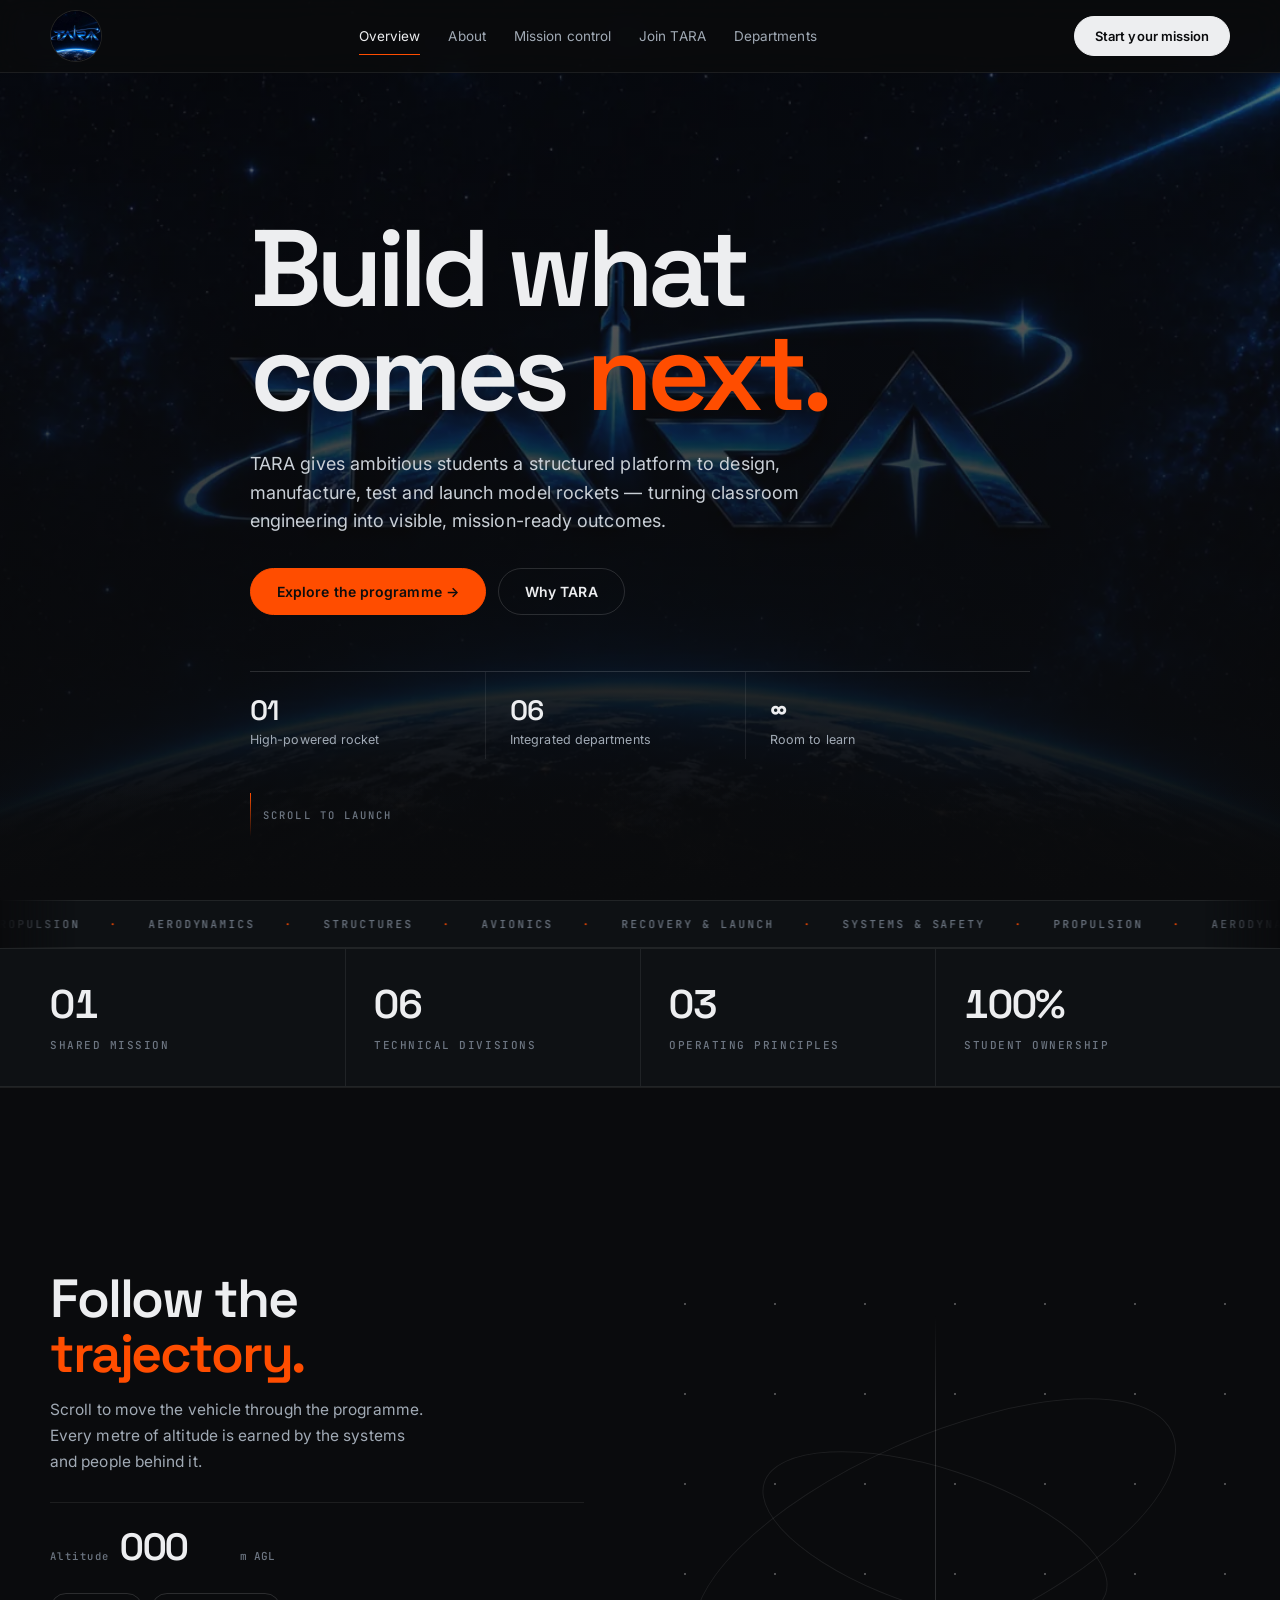
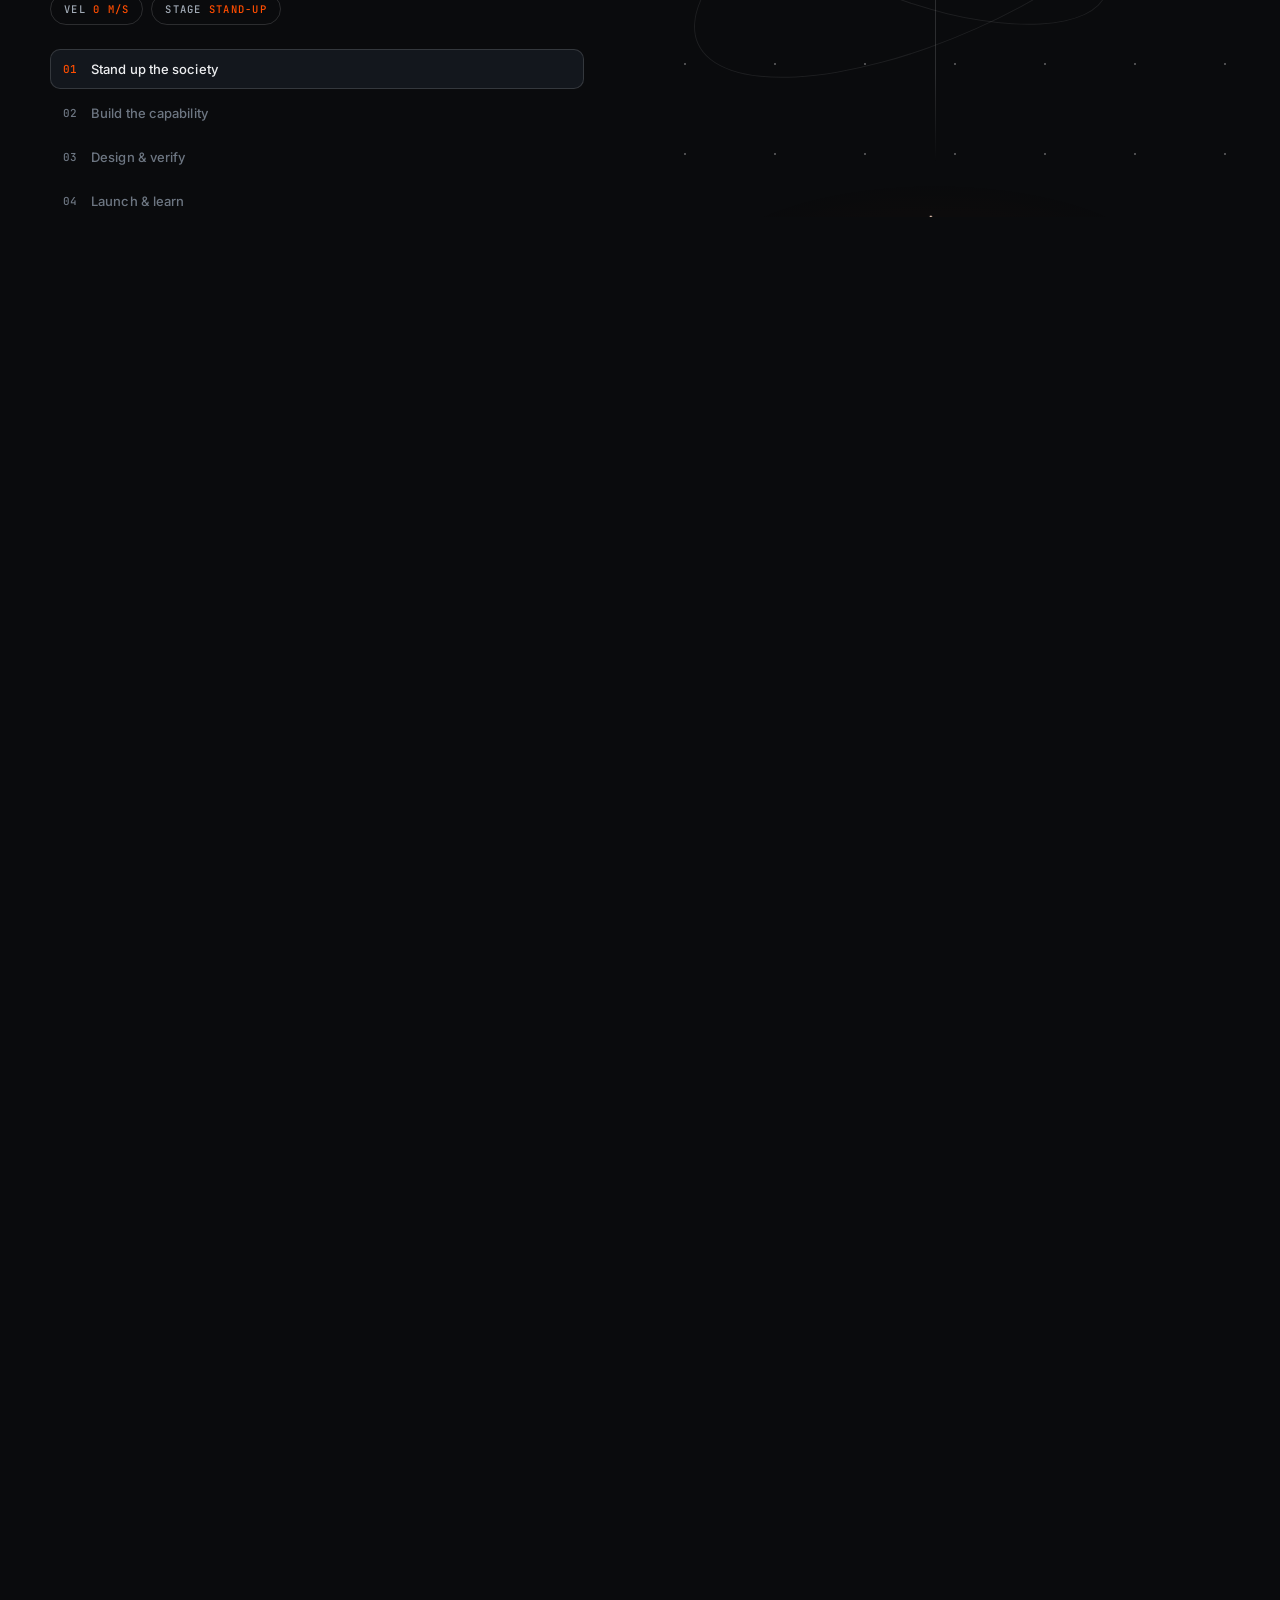
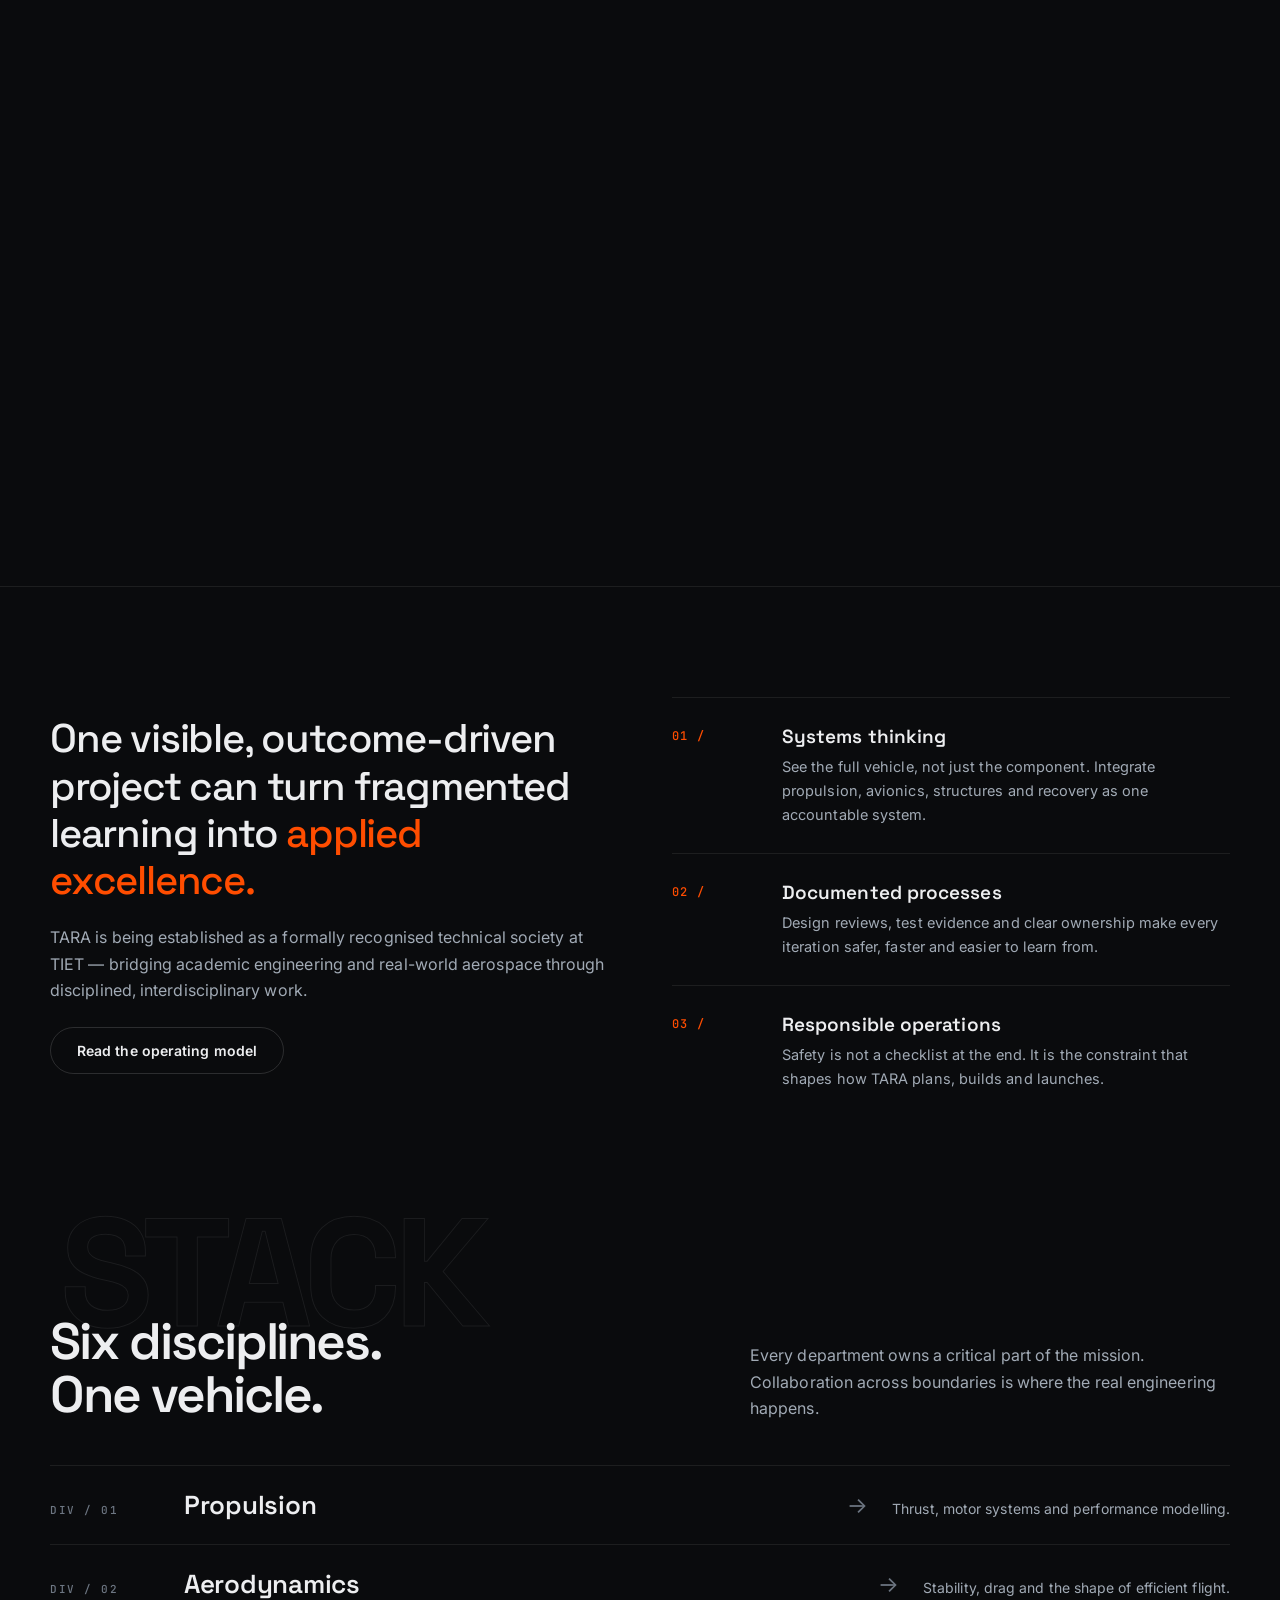
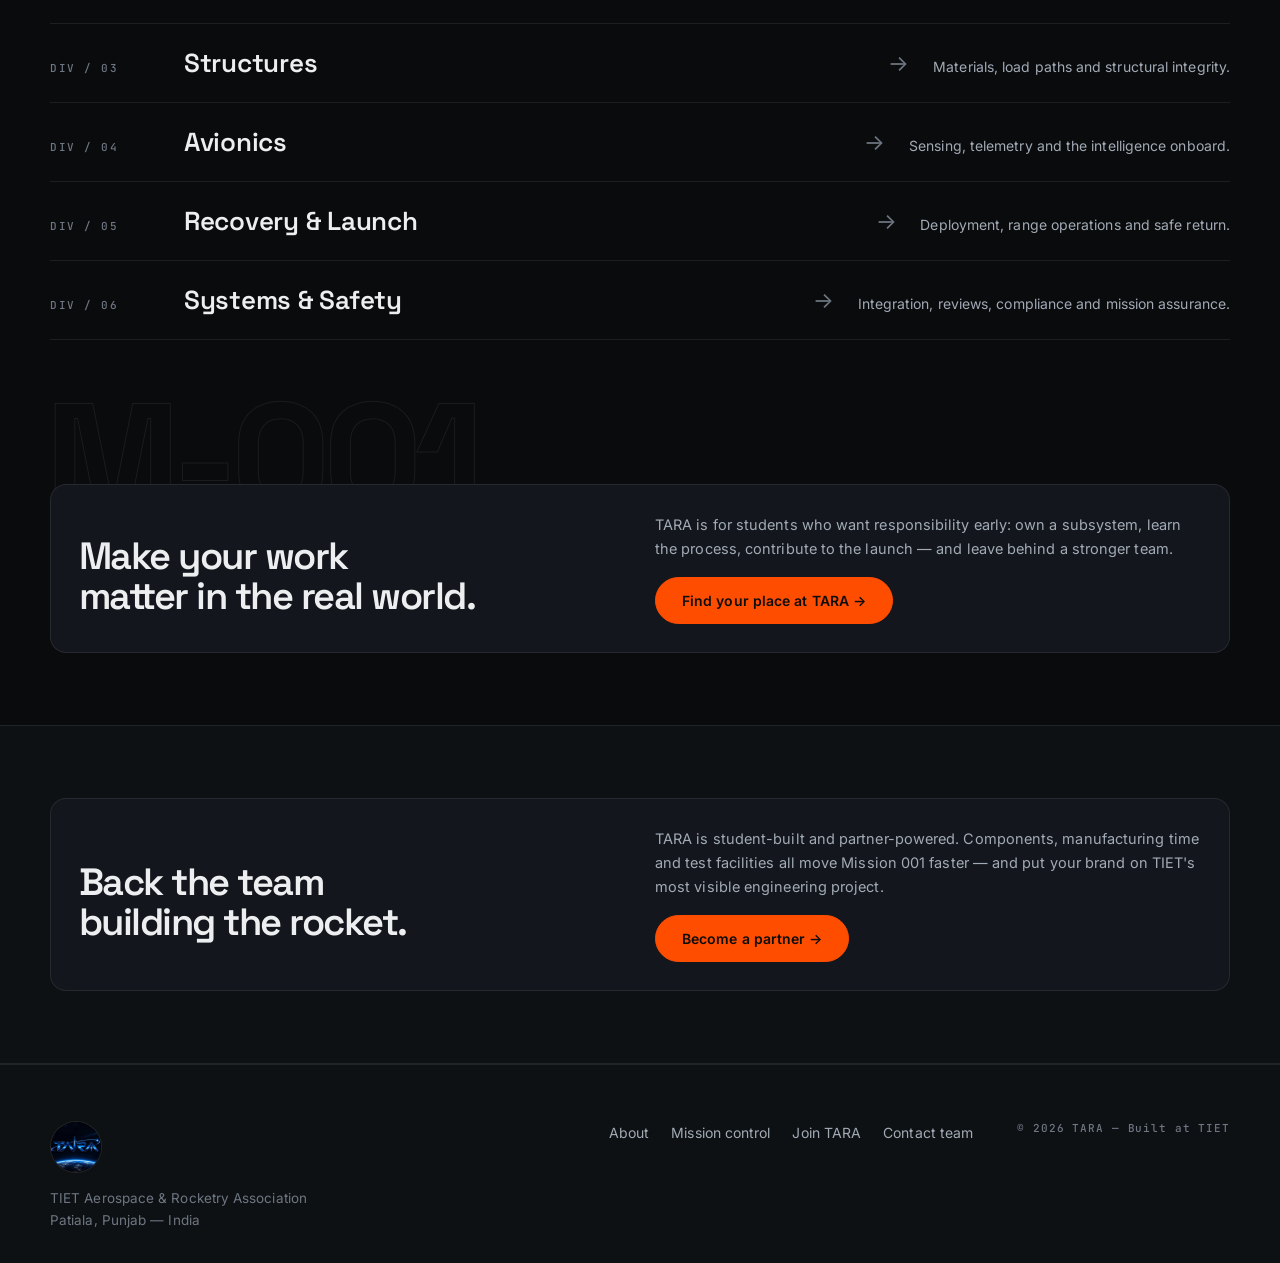
==== commit 9a25e1bb: "TARA site v10: icon-only logo, larger brand mark" ====
--- a/index.html
+++ b/index.html
@@ -21,7 +21,7 @@
   <meta name="twitter:title" content="TARA — TIET Aerospace &amp; Rocketry Association">
   <meta name="twitter:description" content="Student-led aerospace society at TIET. Design, build, test, launch.">
   <meta name="twitter:image" content="tara.jpeg">
-  <link rel="stylesheet" href="styles.css?v=9">
+  <link rel="stylesheet" href="styles.css?v=10">
   <script type="application/ld+json">
   {"@context":"https://schema.org","@type":"Organization","name":"TIET Aerospace & Rocketry Association","alternateName":"TARA","description":"Student-led aerospace society at TIET building high-powered student rocketry.","email":"tara@thapar.edu","address":{"@type":"PostalAddress","addressLocality":"Patiala","addressRegion":"Punjab","addressCountry":"IN"}}
   </script>
@@ -37,7 +37,6 @@
     <div class="container nav">
       <a class="brand" href="index.html" aria-label="TARA home">
         <span class="brand-mark"><img src="images/tara-logo-256.jpg" alt="TARA logo" width="256" height="256"></span>
-        <span>TARA<small>TIET AEROSPACE</small></span>
       </a>
       <button class="menu-toggle" aria-expanded="false" aria-label="Open navigation">
         <span></span><span></span><span></span>
@@ -251,9 +250,8 @@
   <footer class="footer">
     <div class="container footer-grid">
       <div>
-        <a class="brand" href="index.html">
+        <a class="brand" href="index.html" aria-label="TARA home">
           <span class="brand-mark"><img src="images/tara-logo-256.jpg" alt="TARA logo" width="256" height="256"></span>
-          <span>TARA</span>
         </a>
         <p>TIET Aerospace &amp; Rocketry Association<br>Patiala, Punjab — India</p>
       </div>
@@ -267,6 +265,6 @@
     </div>
   </footer>
 
-  <script src="site.js?v=9"></script>
+  <script src="site.js?v=10"></script>
 </body>
 </html>
--- a/styles.css
+++ b/styles.css
@@ -105,7 +105,7 @@
 .nav { height: var(--header-h); display: flex; align-items: center; justify-content: space-between; gap: 24px; }
 .brand { display: flex; align-items: center; gap: 12px; font: 600 17px var(--display); letter-spacing: 0.04em; }
 .brand small { display: block; font: 500 9px var(--mono); letter-spacing: 0.2em; color: var(--faint); margin-top: 2px; }
-.brand-mark { width: 36px; height: 36px; border-radius: 50%; overflow: hidden; border: 1px solid var(--line-strong); flex: none; background: #000; }
+.brand-mark { width: 52px; height: 52px; border-radius: 50%; overflow: hidden; border: 1px solid var(--line-strong); flex: none; background: #000; }
 .brand-mark img { width: 100%; height: 100%; object-fit: cover; }
 .nav-links { display: flex; align-items: center; gap: 28px; font-size: 13.5px; color: var(--muted); }
 .nav-links a { position: relative; padding: 6px 0; transition: color 0.18s ease; }
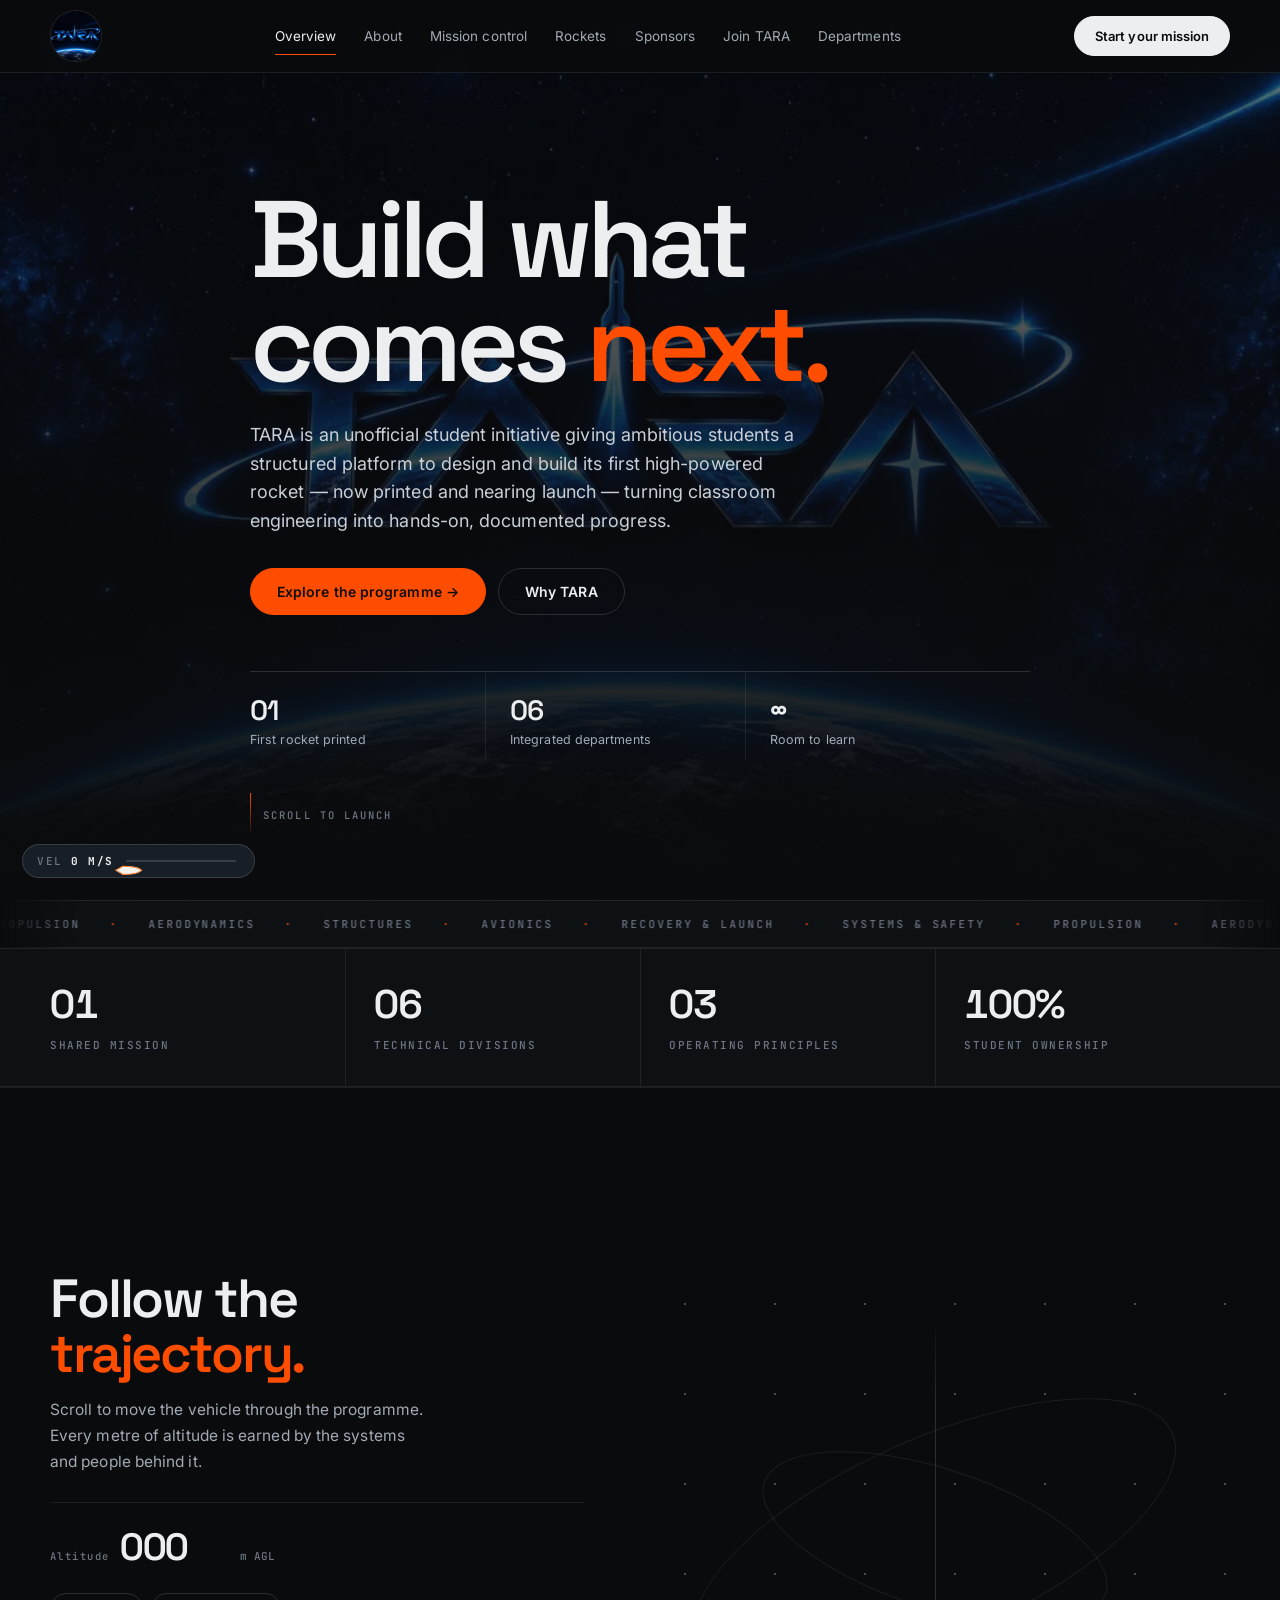
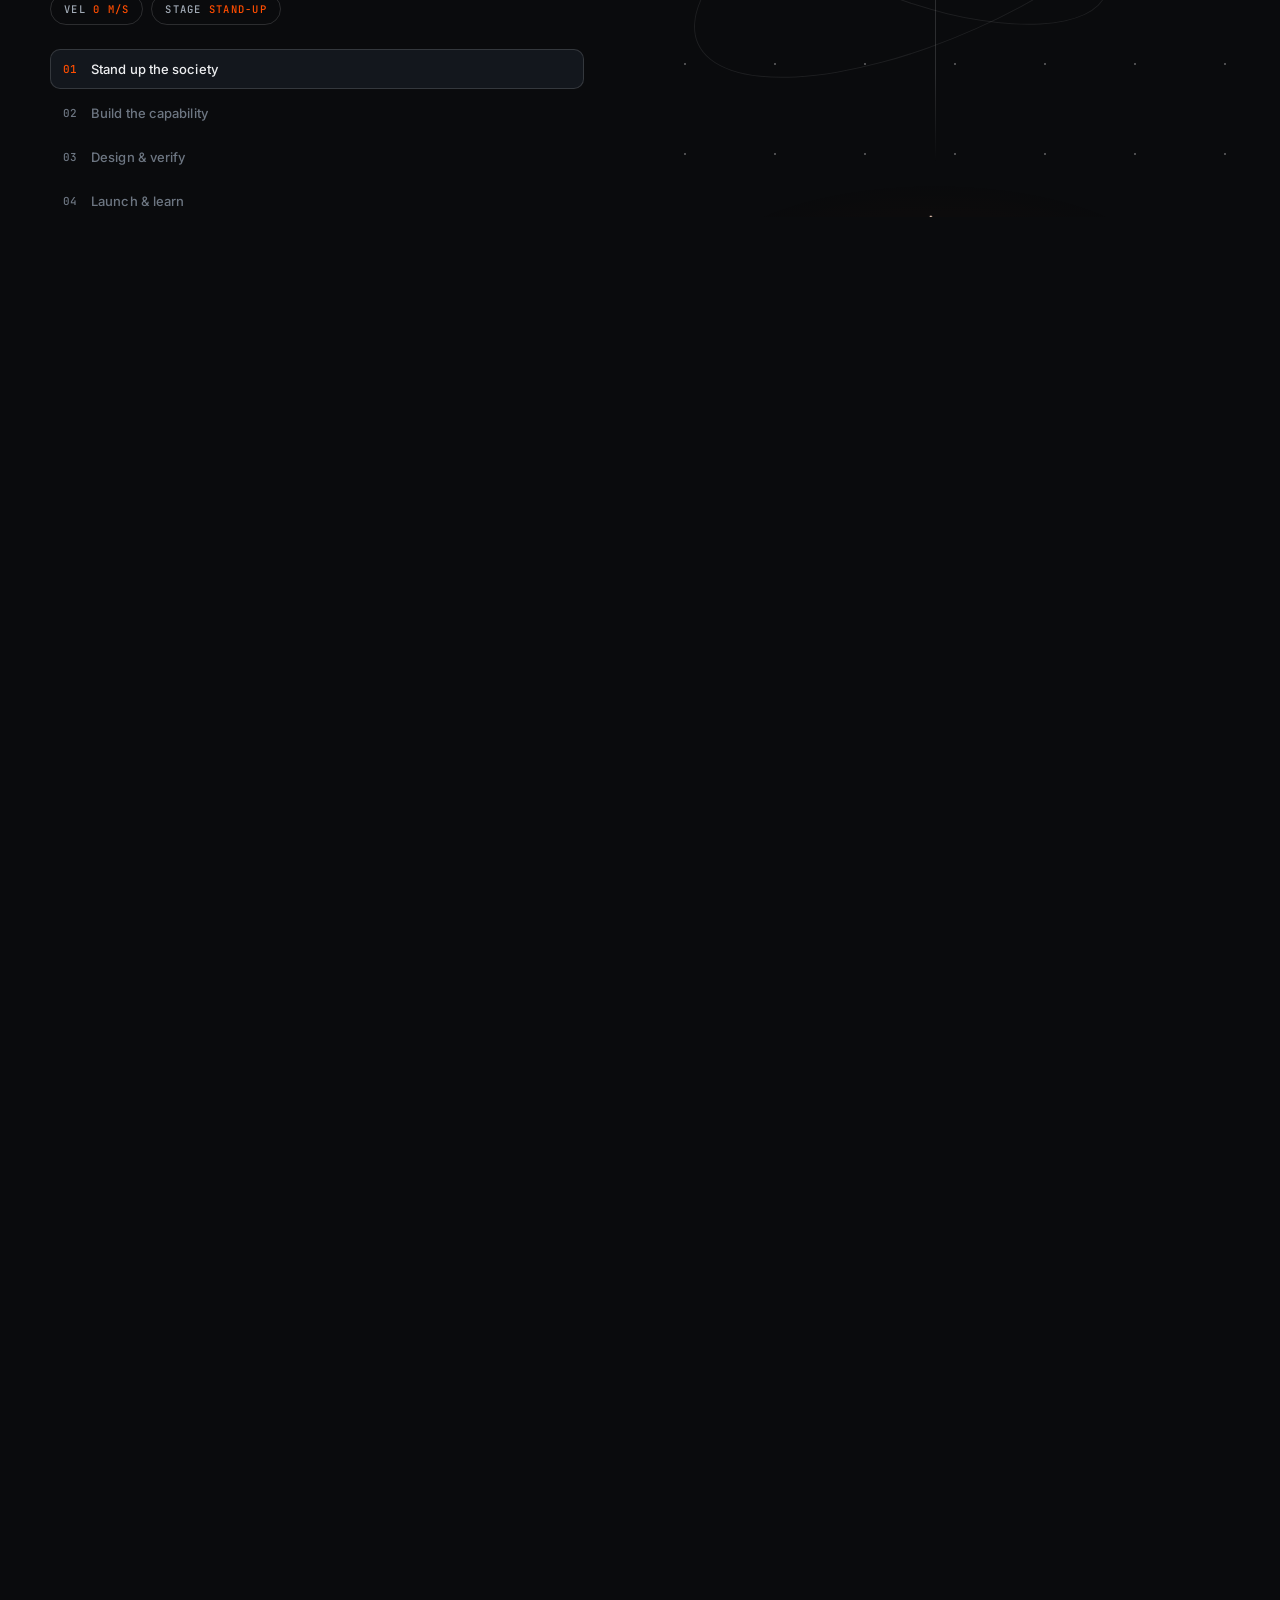
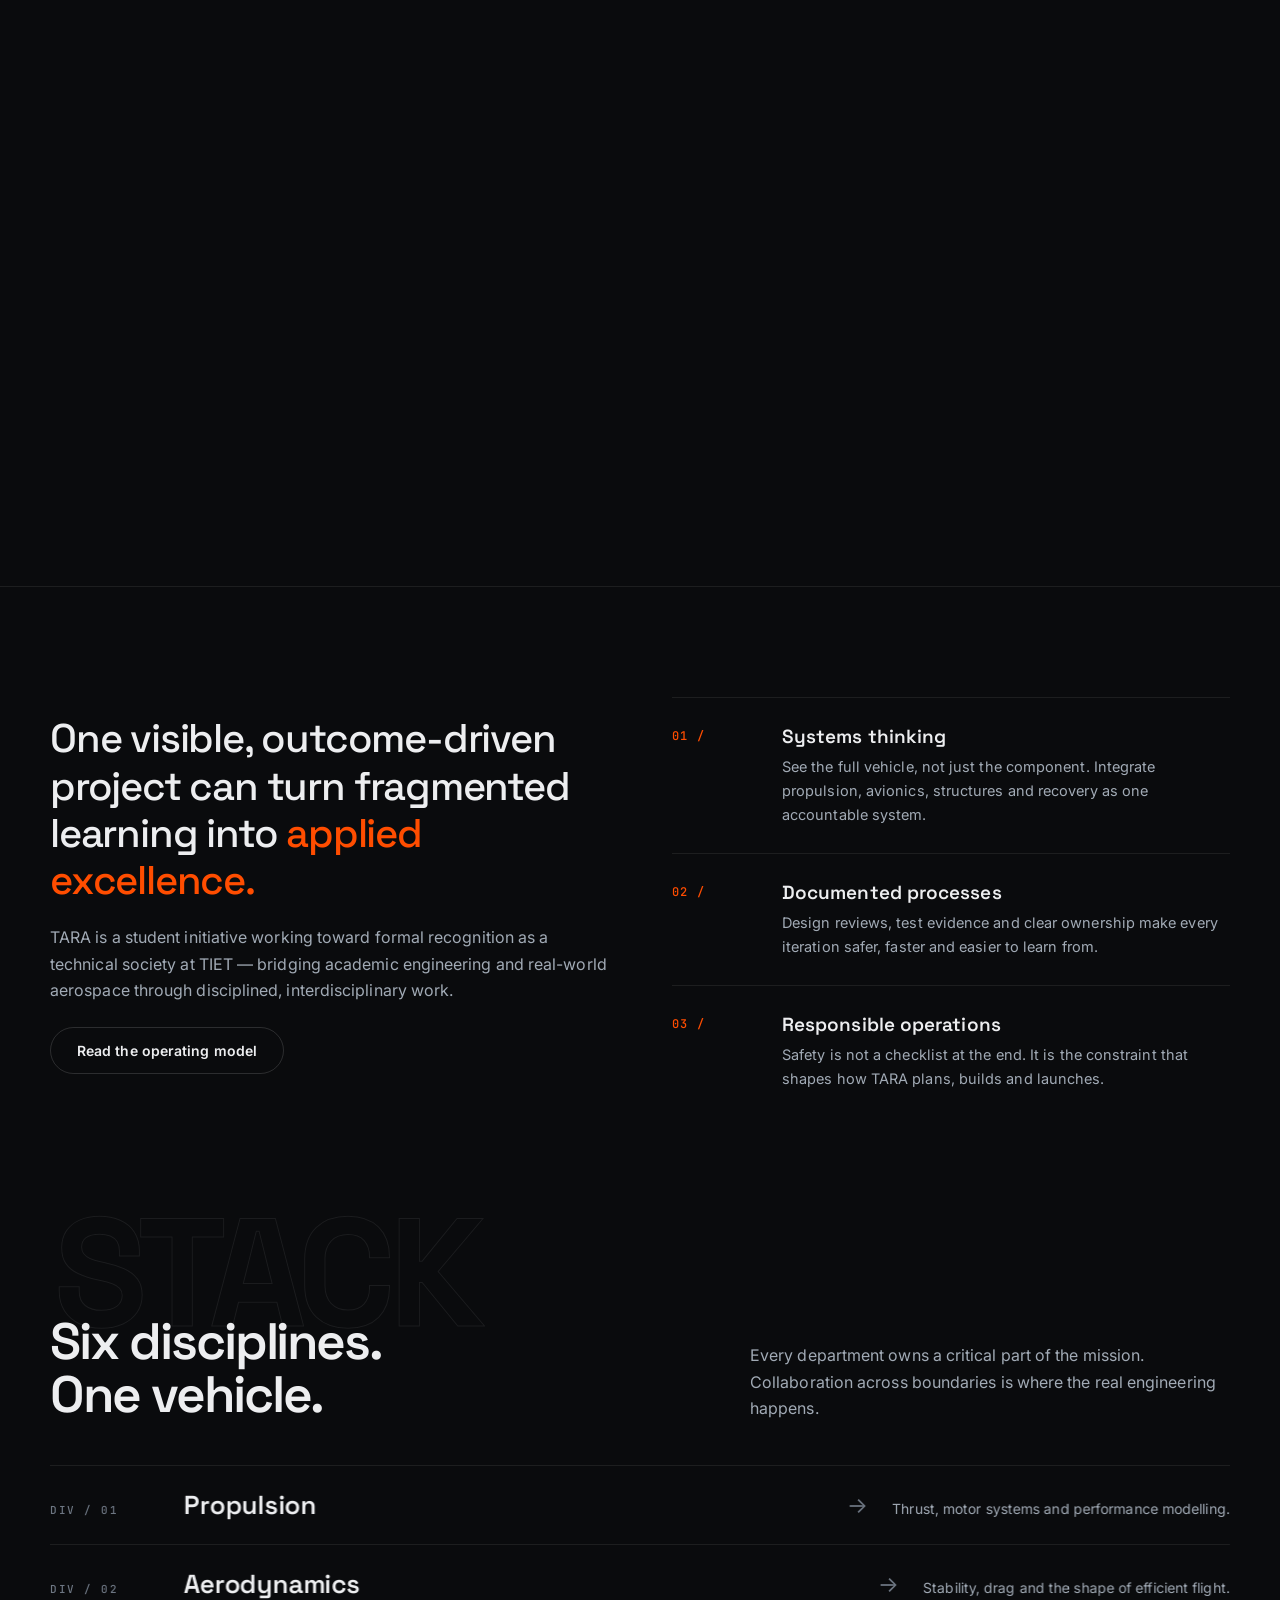
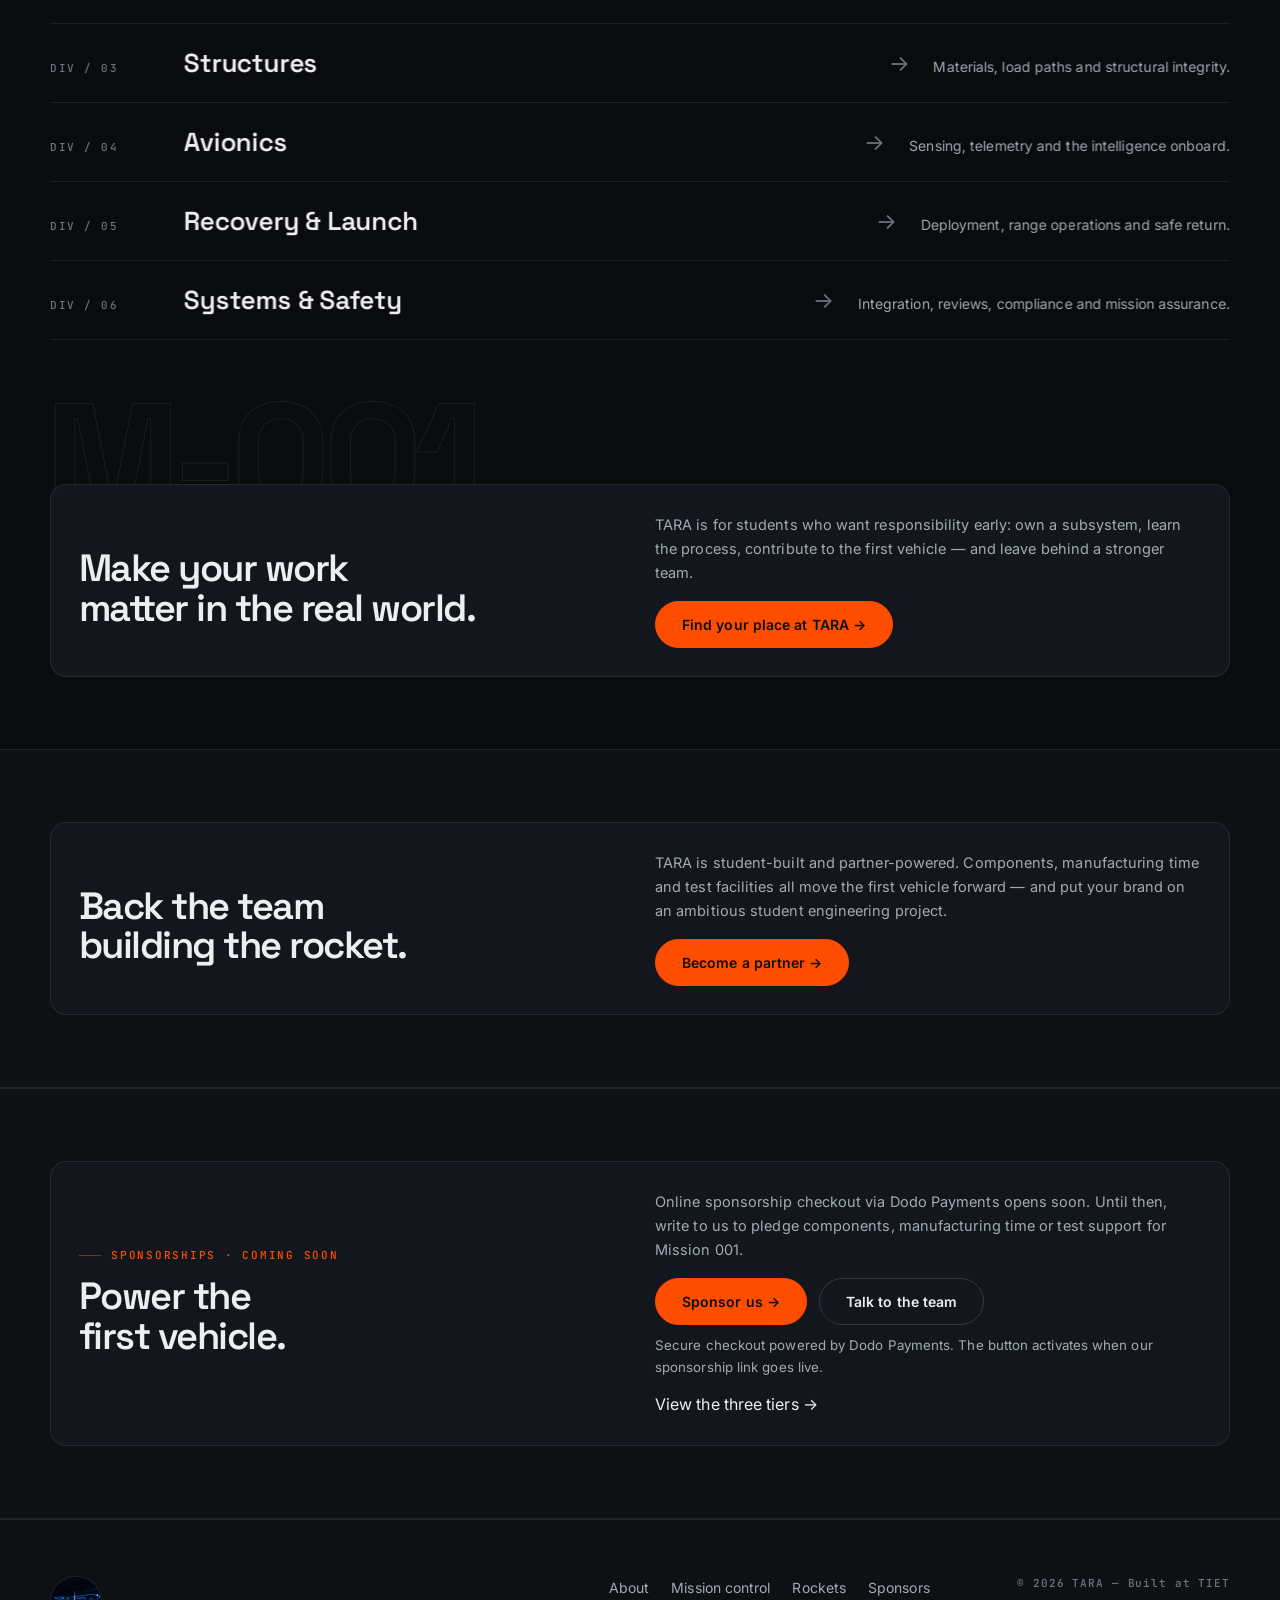
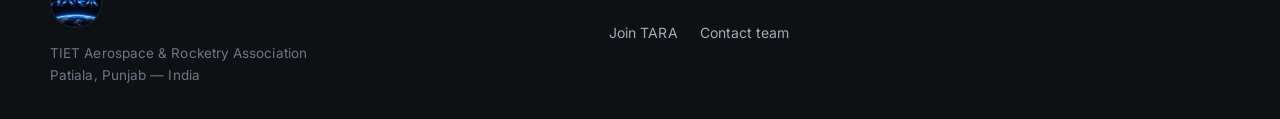
==== commit 1492d698: "Ship sponsorships + Icarus rockets page, loader/cursor/mobile upgrades, honest pre-launch copy" ====
--- a/index.html
+++ b/index.html
@@ -4,7 +4,7 @@
   <meta charset="utf-8">
   <meta name="viewport" content="width=device-width, initial-scale=1">
   <title>TARA — TIET Aerospace &amp; Rocketry Association</title>
-  <meta name="description" content="TARA is a student-led aerospace society at TIET building the systems, safety culture and leadership behind high-powered student rocketry.">
+  <meta name="description" content="TARA is an unofficial student-led aerospace initiative at TIET working toward official recognition — its first high-powered student rocket is printed and nearing launch.">
   <meta name="theme-color" content="#0a0b0d">
   <link rel="preconnect" href="https://fonts.googleapis.com">
   <link rel="preconnect" href="https://fonts.gstatic.com" crossorigin>
@@ -15,15 +15,15 @@
   <meta property="og:type" content="website">
   <meta property="og:site_name" content="TARA — TIET Aerospace &amp; Rocketry Association">
   <meta property="og:title" content="TARA — TIET Aerospace &amp; Rocketry Association">
-  <meta property="og:description" content="TARA is a student-led aerospace society at TIET building the systems, safety culture and leadership behind high-powered student rocketry.">
+  <meta property="og:description" content="TARA is an unofficial student-led aerospace initiative at TIET working toward official recognition — its first high-powered student rocket is printed and nearing launch.">
   <meta property="og:image" content="tara.jpeg">
   <meta name="twitter:card" content="summary_large_image">
   <meta name="twitter:title" content="TARA — TIET Aerospace &amp; Rocketry Association">
-  <meta name="twitter:description" content="Student-led aerospace society at TIET. Design, build, test, launch.">
+  <meta name="twitter:description" content="Unofficial student initiative at TIET. First rocket printed, nearing launch.">
   <meta name="twitter:image" content="tara.jpeg">
-  <link rel="stylesheet" href="styles.css?v=10">
+  <link rel="stylesheet" href="styles.css?v=19">
   <script type="application/ld+json">
-  {"@context":"https://schema.org","@type":"Organization","name":"TIET Aerospace & Rocketry Association","alternateName":"TARA","description":"Student-led aerospace society at TIET building high-powered student rocketry.","email":"tara@thapar.edu","address":{"@type":"PostalAddress","addressLocality":"Patiala","addressRegion":"Punjab","addressCountry":"IN"}}
+  {"@context":"https://schema.org","@type":"Organization","name":"TIET Aerospace & Rocketry Association","alternateName":"TARA","description":"Unofficial student-led aerospace initiative at TIET working toward official recognition. First high-powered student rocket printed and nearing launch.","email":"smukherjee_be26@thapar.edu","address":{"@type":"PostalAddress","addressLocality":"Patiala","addressRegion":"Punjab","addressCountry":"IN"}}
   </script>
 </head>
 <body>
@@ -45,6 +45,8 @@
         <a class="active" href="index.html">Overview</a>
         <a href="about.html">About</a>
         <a href="mission-control.html">Mission control</a>
+        <a href="rockets.html">Rockets</a>
+        <a href="sponsorships.html">Sponsors</a>
         <a href="careers.html">Join TARA</a>
         <a href="#departments">Departments</a>
       </nav>
@@ -57,13 +59,13 @@
     <section class="hero">
       <div class="container hero-content">
         <h1>Build what<br>comes <span>next.</span></h1>
-        <p class="hero-copy">TARA gives ambitious students a structured platform to design, manufacture, test and launch model rockets — turning classroom engineering into visible, mission-ready outcomes.</p>
+        <p class="hero-copy">TARA is an unofficial student initiative giving ambitious students a structured platform to design and build its first high-powered rocket — now printed and nearing launch — turning classroom engineering into hands-on, documented progress.</p>
         <div class="hero-actions">
           <a class="button" href="mission-control.html">Explore the programme →</a>
           <a class="button secondary" href="#why-tara">Why TARA</a>
         </div>
         <div class="hero-meta">
-          <div><strong>01</strong>High-powered rocket</div>
+          <div><strong>01</strong>First rocket printed</div>
           <div><strong>06</strong>Integrated departments</div>
           <div><strong>∞</strong>Room to learn</div>
         </div>
@@ -141,7 +143,7 @@
       <div class="container split">
         <div class="reveal">
           <div class="quote">One visible, outcome-driven project can turn fragmented learning into <em>applied excellence.</em></div>
-          <p class="muted" style="margin-top:20px">TARA is being established as a formally recognised technical society at TIET — bridging academic engineering and real-world aerospace through disciplined, interdisciplinary work.</p>
+          <p class="muted" style="margin-top:20px">TARA is a student initiative working toward formal recognition as a technical society at TIET — bridging academic engineering and real-world aerospace through disciplined, interdisciplinary work.</p>
           <a class="button secondary" style="margin-top:24px" href="careers.html">Read the operating model</a>
         </div>
         <div class="process reveal">
@@ -224,7 +226,7 @@
             <h2 style="font-size:clamp(28px,3.4vw,38px)">Make your work<br>matter in the real world.</h2>
           </div>
           <div>
-            <p class="muted">TARA is for students who want responsibility early: own a subsystem, learn the process, contribute to the launch — and leave behind a stronger team.</p>
+            <p class="muted">TARA is for students who want responsibility early: own a subsystem, learn the process, contribute to the first vehicle — and leave behind a stronger team.</p>
             <a class="button" href="careers.html" style="margin-top:16px">Find your place at TARA →</a>
           </div>
         </div>
@@ -239,8 +241,33 @@
             <h2 style="font-size:clamp(28px,3.4vw,38px)">Back the team<br>building the rocket.</h2>
           </div>
           <div>
-            <p class="muted">TARA is student-built and partner-powered. Components, manufacturing time and test facilities all move Mission 001 faster — and put your brand on TIET's most visible engineering project.</p>
-            <a class="button" href="mailto:tara@thapar.edu?subject=Partnering%20with%20TARA%20—%20Mission%20001" style="margin-top:16px">Become a partner →</a>
+            <p class="muted">TARA is student-built and partner-powered. Components, manufacturing time and test facilities all move the first vehicle forward — and put your brand on an ambitious student engineering project.</p>
+            <a class="button" href="mailto:smukherjee_be26@thapar.edu?subject=Partnering%20with%20TARA%20%E2%80%94%20Mission%20001" style="margin-top:16px">Become a partner →</a>
+          </div>
+        </div>
+      </div>
+    </section>
+
+    <!-- Sponsorships -->
+    <section id="sponsorships" class="section compact band">
+      <div class="container card reveal">
+        <div class="split" style="gap:30px; align-items:center">
+          <div>
+            <div class="eyebrow">Sponsorships · Coming soon</div>
+            <h2 style="font-size:clamp(28px,3.4vw,38px)">Power the<br>first vehicle.</h2>
+          </div>
+          <div>
+            <p class="muted">Online sponsorship checkout via Dodo Payments opens soon. Until then, write to us to pledge components, manufacturing time or test support for Mission 001.</p>
+            <div style="display:flex; gap:12px; flex-wrap:wrap; margin-top:16px">
+              <!-- Dodo Payments: replace the href below with your dashboard payment link
+                   (https://checkout.dodopayments.com/...) — see README. For an on-page
+                   overlay instead, use the dodopayments-checkout SDK. -->
+              <a class="button" data-sponsor-checkout href="https://checkout.dodopayments.com/REPLACE-WITH-YOUR-PAYMENT-LINK" target="_blank" rel="noopener">Sponsor us →</a>
+              <a class="button secondary" href="mailto:smukherjee_be26@thapar.edu?subject=Sponsoring%20TARA%20%E2%80%94%20Mission%20001">Talk to the team</a>
+            </div>
+            <div class="form-message sponsor-message" role="status" style="margin-top:14px"></div>
+            <small class="muted" style="display:block; margin-top:10px">Secure checkout powered by Dodo Payments. The button activates when our sponsorship link goes live.</small>
+            <a href="sponsorships.html" style="display:inline-block; margin-top:12px">View the three tiers →</a>
           </div>
         </div>
       </div>
@@ -258,13 +285,15 @@
       <div class="footer-links">
         <a href="about.html">About</a>
         <a href="mission-control.html">Mission control</a>
+        <a href="rockets.html">Rockets</a>
+        <a href="sponsorships.html">Sponsors</a>
         <a href="careers.html">Join TARA</a>
-        <a href="mailto:tara@thapar.edu">Contact team</a>
+        <a href="mailto:smukherjee_be26@thapar.edu">Contact team</a>
       </div>
       <small>© <span data-year>2026</span> TARA — Built at TIET</small>
     </div>
   </footer>
 
-  <script src="site.js?v=10"></script>
+  <script src="site.js?v=19"></script>
 </body>
 </html>
--- a/styles.css
+++ b/styles.css
@@ -196,7 +196,7 @@
 .page-hero h1 { font: 600 clamp(44px, 6.5vw, 84px)/0.98 var(--display); letter-spacing: -0.05em; margin: 20px 0 20px; }
 .page-hero h1 span { color: var(--accent); }
 .page-hero p { color: var(--muted); font-size: 17px; max-width: 600px; }
-.status-row { display: inline-flex; align-items: center; gap: 10px; font: 500 12px var(--mono); letter-spacing: 0.08em; text-transform: uppercase; color: var(--muted); border: 1px solid var(--line-strong); border-radius: 999px; padding: 9px 16px; }
+.status-row { display: inline-flex; align-items: center; gap: 10px; flex-wrap: wrap; row-gap: 6px; max-width: 100%; font: 500 12px var(--mono); letter-spacing: 0.08em; text-transform: uppercase; color: var(--muted); border: 1px solid var(--line-strong); border-radius: 999px; padding: 9px 16px; }
 .status-row .dot, .dot { width: 7px; height: 7px; border-radius: 50%; background: var(--good); box-shadow: 0 0 10px rgba(61, 220, 132, 0.7); flex: none; }
 
 /* ---------- About hero ---------- */
@@ -312,13 +312,20 @@
 .footer small { color: var(--faint); font: 500 11px var(--mono); letter-spacing: 0.08em; }
 
 /* ---------- Loader (minimal) ---------- */
-.page-loader { position: fixed; inset: 0; z-index: 1000; display: flex; flex-direction: column; align-items: center; justify-content: center; gap: 16px; background: var(--bg); transition: opacity 0.4s ease, visibility 0.4s ease; }
+html.js body:not(.is-ready) { overflow: hidden; }
+.page-loader { position: fixed; inset: 0; z-index: 1000; display: flex; flex-direction: column; align-items: center; justify-content: center; gap: 16px; background: var(--bg); text-align: center; padding: 24px; transition: opacity 0.4s ease, visibility 0.4s ease; }
 .page-loader.is-loaded { opacity: 0; visibility: hidden; pointer-events: none; }
 .page-loader { animation: loader-kill 0.4s ease 3.5s forwards; }
 @keyframes loader-kill { to { opacity: 0; visibility: hidden; pointer-events: none; } }
-.loader-kicker { font: 600 13px var(--display); letter-spacing: 0.28em; }
-.loader-kicker::after { content: ""; display: block; width: 120px; height: 2px; background: var(--line-strong); margin: 14px auto 0; position: relative; overflow: hidden; }
-.loader-status { font: 500 10.5px var(--mono); letter-spacing: 0.16em; text-transform: uppercase; color: var(--faint); }
+.loader-kicker { font: 600 13px var(--display); letter-spacing: 0.28em; text-align: center; padding-left: 0.28em; animation: loader-fade 0.5s ease both; }
+.loader-kicker::after { content: ""; display: block; width: 120px; height: 2px; margin: 14px auto 0; position: relative; overflow: hidden; background-color: var(--line-strong); background-image: linear-gradient(90deg, transparent 0, var(--accent) 50%, transparent 100%); background-size: 60px 100%; background-repeat: no-repeat; background-position: -60px 0; animation: loader-sweep 1.1s ease-in-out infinite; }
+@keyframes loader-sweep { to { background-position: 120px 0; } }
+@keyframes loader-fade { from { opacity: 0; transform: translateY(8px); } to { opacity: 1; transform: none; } }
+.loader-status { font: 500 10.5px var(--mono); letter-spacing: 0.16em; text-transform: uppercase; color: var(--faint); text-align: center; padding-left: 0.16em; animation: loader-fade 0.5s ease 80ms both; }
+@media (prefers-reduced-motion: reduce) {
+  .loader-kicker, .loader-status { animation: none; }
+  .loader-kicker::after { animation: none; background-image: none; }
+}
 .spinner { display: none; } /* retired domino spinner */
 
 /* ---------- Reveal (single, subtle) ---------- */
@@ -395,6 +402,11 @@
   .rocket-flight-stage { min-height: 440px; }
   .footer-grid { grid-template-columns: 1fr; }
 }
+@media (max-width: 1100px) {
+  .nav { gap: 16px; }
+  .nav-links { gap: 18px; font-size: 13px; }
+  .nav-cta { padding: 10px 16px; }
+}
 @media (max-width: 720px) {
   .section { padding: 72px 0; }
   .nav-links, .nav-cta { display: none; }
@@ -408,6 +420,10 @@
   .form-grid { grid-template-columns: 1fr; }
   .ticker-track { flex-wrap: wrap; gap: 10px 20px; justify-content: flex-start; }
   .about-hero-caption .container { gap: 12px; }
+  .card, .dept-card { padding: 22px; }
+  .nav-links.open { max-height: calc(100svh - var(--header-h)); overflow-y: auto; }
+  .error-footer { flex-wrap: wrap; gap: 8px 16px; }
+  .ghost-word { top: -18px; }
 }
 @media (prefers-reduced-motion: reduce) {
   html { scroll-behavior: auto; }
@@ -547,28 +563,28 @@
 .hod-photo picture { display: contents; }
 
 /* ---------- Hero / page-hero entrance choreography ---------- */
-body:not(.is-ready) .hero-content > *,
-body:not(.is-ready) .about-hero-content > *,
-body:not(.is-ready) .page-hero .container > * {
+html.js body:not(.is-ready) .hero-content > *,
+html.js body:not(.is-ready) .about-hero-content > *,
+html.js body:not(.is-ready) .page-hero .container > * {
   opacity: 0; transform: translateY(26px);
 }
-body.is-ready .hero-content > *,
-body.is-ready .about-hero-content > *,
-body.is-ready .page-hero .container > * {
+html.js body.is-ready .hero-content > *,
+html.js body.is-ready .about-hero-content > *,
+html.js body.is-ready .page-hero .container > * {
   opacity: 1; transform: none;
   transition: opacity 0.7s ease, transform 0.7s cubic-bezier(0.2, 0.7, 0.3, 1);
 }
-body.is-ready .hero-content > *:nth-child(2),
-body.is-ready .about-hero-content > *:nth-child(2),
-body.is-ready .page-hero .container > *:nth-child(2) { transition-delay: 70ms; }
-body.is-ready .hero-content > *:nth-child(3),
-body.is-ready .about-hero-content > *:nth-child(3),
-body.is-ready .page-hero .container > *:nth-child(3) { transition-delay: 140ms; }
-body.is-ready .hero-content > *:nth-child(4),
-body.is-ready .about-hero-content > *:nth-child(4),
-body.is-ready .page-hero .container > *:nth-child(4) { transition-delay: 210ms; }
-body.is-ready .hero-content > *:nth-child(5),
-body.is-ready .about-hero-content > *:nth-child(5) { transition-delay: 280ms; }
+html.js body.is-ready .hero-content > *:nth-child(2),
+html.js body.is-ready .about-hero-content > *:nth-child(2),
+html.js body.is-ready .page-hero .container > *:nth-child(2) { transition-delay: 70ms; }
+html.js body.is-ready .hero-content > *:nth-child(3),
+html.js body.is-ready .about-hero-content > *:nth-child(3),
+html.js body.is-ready .page-hero .container > *:nth-child(3) { transition-delay: 140ms; }
+html.js body.is-ready .hero-content > *:nth-child(4),
+html.js body.is-ready .about-hero-content > *:nth-child(4),
+html.js body.is-ready .page-hero .container > *:nth-child(4) { transition-delay: 210ms; }
+html.js body.is-ready .hero-content > *:nth-child(5),
+html.js body.is-ready .about-hero-content > *:nth-child(5) { transition-delay: 280ms; }
 
 /* ---------- HOD photo clip-zoom reveal ---------- */
 /* HOD photo transform is owned by the scroll engine (v8 parallax base below) */
@@ -590,13 +606,43 @@
 /* ---------- Magnetic buttons ---------- */
 .magnetic { will-change: transform; }
 
+/* ---------- Reticle cursor + cursor speedometer (fine pointers only, JS-injected) ---------- */
+html.has-cursor body, html.has-cursor a, html.has-cursor button,
+html.has-cursor input, html.has-cursor select, html.has-cursor textarea,
+html.has-cursor label, html.has-cursor summary { cursor: none; }
+.reticle-cursor { position: fixed; left: 0; top: 0; z-index: 1002; width: 36px; height: 36px; margin: -18px 0 0 -18px; pointer-events: none; will-change: transform; opacity: 0; transition: opacity 0.25s ease; --spread: 5px; filter: drop-shadow(0 1px 3px rgba(0, 0, 0, 0.9)); }
+.reticle-cursor.on { opacity: 1; }
+.reticle-cursor .ret-dot { position: absolute; left: 50%; top: 50%; width: 5px; height: 5px; margin: -2.5px 0 0 -2.5px; border-radius: 50%; background: var(--accent); box-shadow: 0 0 8px rgba(255, 77, 0, 0.9); transition: width 0.18s ease, height 0.18s ease, margin 0.18s ease, box-shadow 0.18s ease; }
+.reticle-cursor .ret-ring { position: absolute; inset: 8px; border: 1px solid rgba(255, 255, 255, 0.55); border-radius: 50%; transition: border-color 0.18s ease, inset 0.18s ease; }
+.reticle-cursor .ret-tick { position: absolute; left: 50%; top: 50%; background: rgba(255, 255, 255, 0.92); transition: background 0.18s ease; }
+.ret-tick.t { width: 2px; height: 8px; transform: translate(-50%, calc(-8px - var(--spread))); }
+.ret-tick.b { width: 2px; height: 8px; transform: translate(-50%, var(--spread)); }
+.ret-tick.l { width: 8px; height: 2px; transform: translate(calc(-8px - var(--spread)), -50%); }
+.ret-tick.r { width: 8px; height: 2px; transform: translate(var(--spread), -50%); }
+.reticle-cursor.hot .ret-dot { width: 7px; height: 7px; margin: -3.5px 0 0 -3.5px; box-shadow: 0 0 12px rgba(255, 77, 0, 1); }
+.reticle-cursor.hot .ret-ring { border-color: var(--accent); inset: 6px; }
+.reticle-cursor.hot .ret-tick { background: var(--accent); }
+.cursor-speedo { position: fixed; left: 22px; bottom: 22px; z-index: 90; display: flex; align-items: center; gap: 12px; background: var(--surface-2); border: 1px solid var(--line-strong); border-radius: 999px; padding: 9px 18px 9px 14px; font: 500 11px var(--mono); letter-spacing: 0.14em; color: var(--faint); }
+.cursor-speedo b { color: var(--text); font-variant-numeric: tabular-nums; }
+.speedo-track { position: relative; width: 110px; height: 2px; background: var(--line-strong); border-radius: 2px; }
+.speedo-burn { position: absolute; left: 0; top: 0; bottom: 0; width: 100%; transform: scaleX(0); transform-origin: 0 50%; background: linear-gradient(90deg, transparent, var(--accent)); border-radius: 2px; will-change: transform; }
+.speedo-rocket { position: absolute; top: 50%; left: 0; width: 14px; height: 14px; transform: translate(-50%, -50%); will-change: transform; }
+.speedo-rocket svg { width: 14px; height: auto; display: block; transform: rotate(90deg); }
+@media (max-width: 720px) {
+  .cursor-speedo { left: 16px; bottom: 16px; }
+  .speedo-track { width: 80px; }
+}
+@media (hover: none), (pointer: coarse), (prefers-reduced-motion: reduce) {
+  .reticle-cursor, .cursor-speedo { display: none !important; }
+}
+
 @media (max-width: 720px) {
   .to-top { right: 16px; bottom: 16px; }
 }
 @media (prefers-reduced-motion: reduce) {
-  body:not(.is-ready) .hero-content > *,
-  body:not(.is-ready) .about-hero-content > *,
-  body:not(.is-ready) .page-hero .container > * { opacity: 1; transform: none; }
+  html.js body:not(.is-ready) .hero-content > *,
+  html.js body:not(.is-ready) .about-hero-content > *,
+  html.js body:not(.is-ready) .page-hero .container > * { opacity: 1; transform: none; }
   .hod-card .hod-photo img { transform: none; }
   .to-top, .hero-scroll-hint { display: none; }
 }
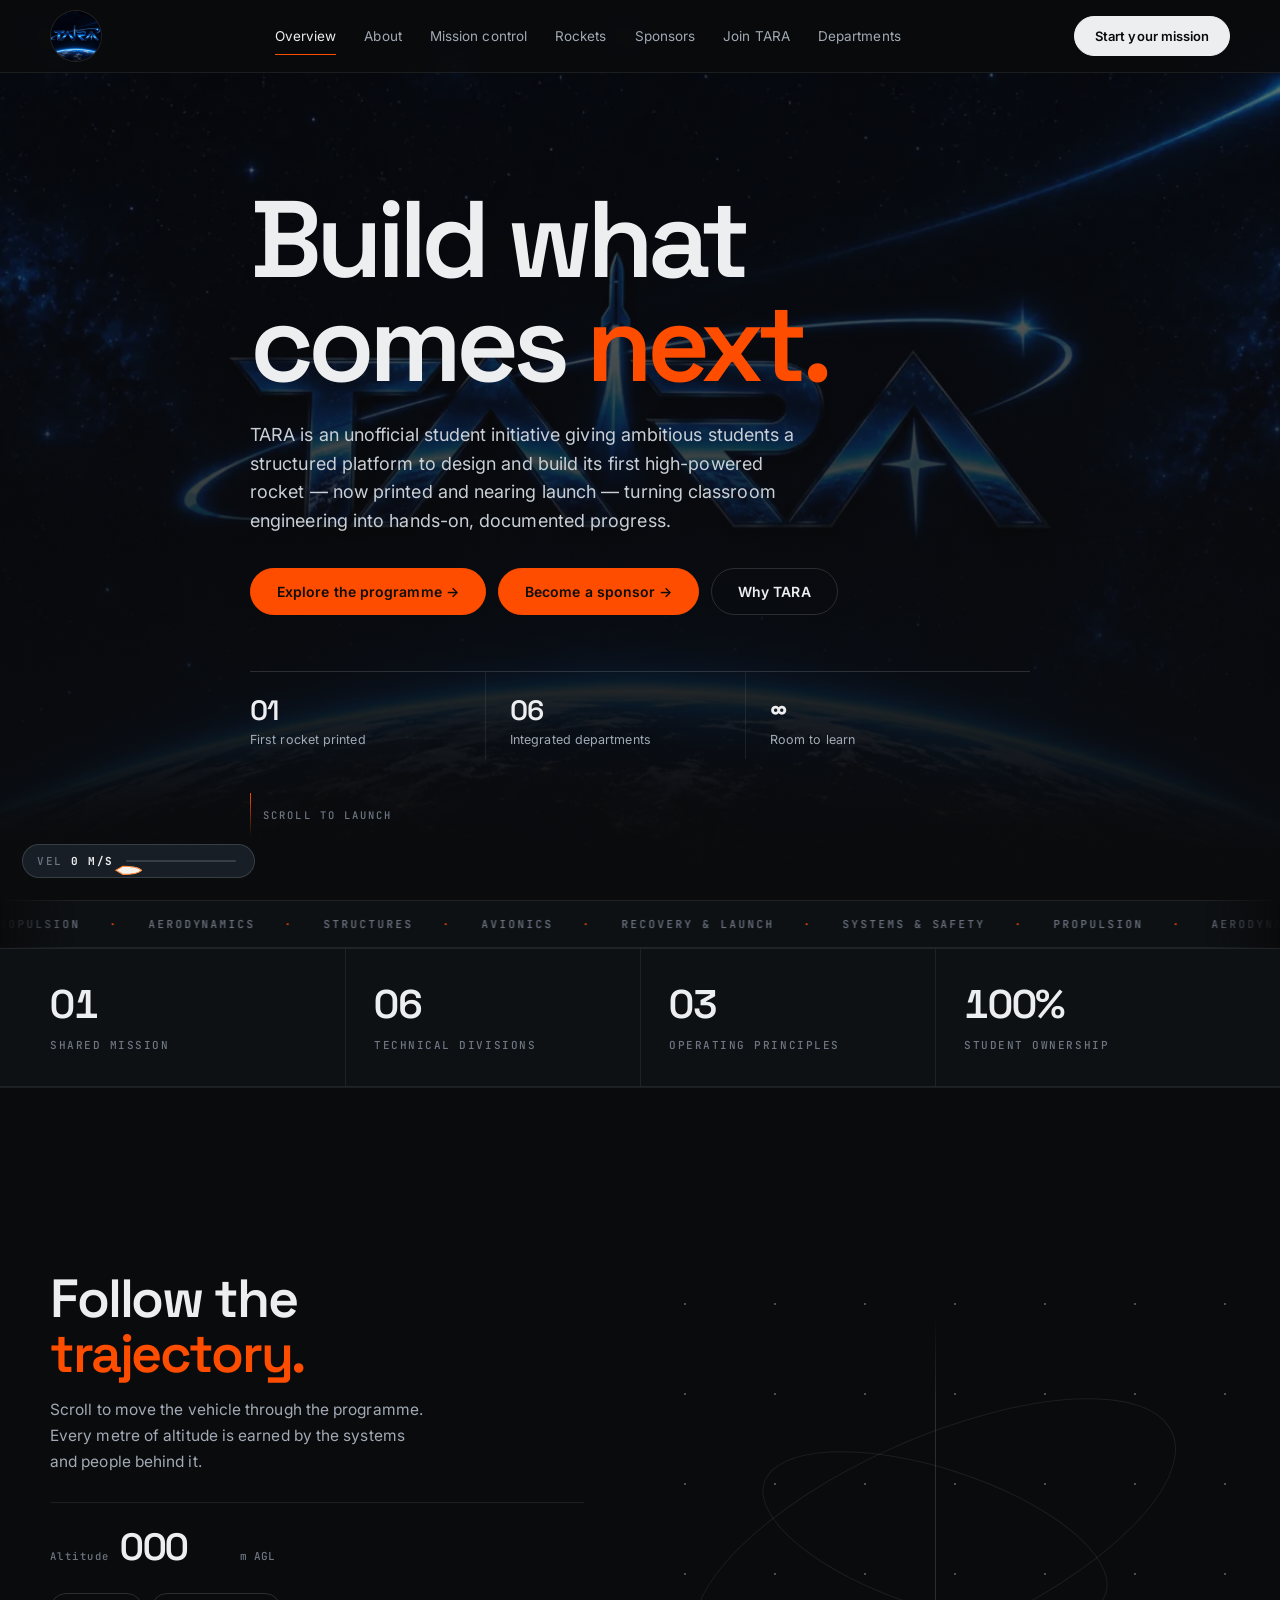
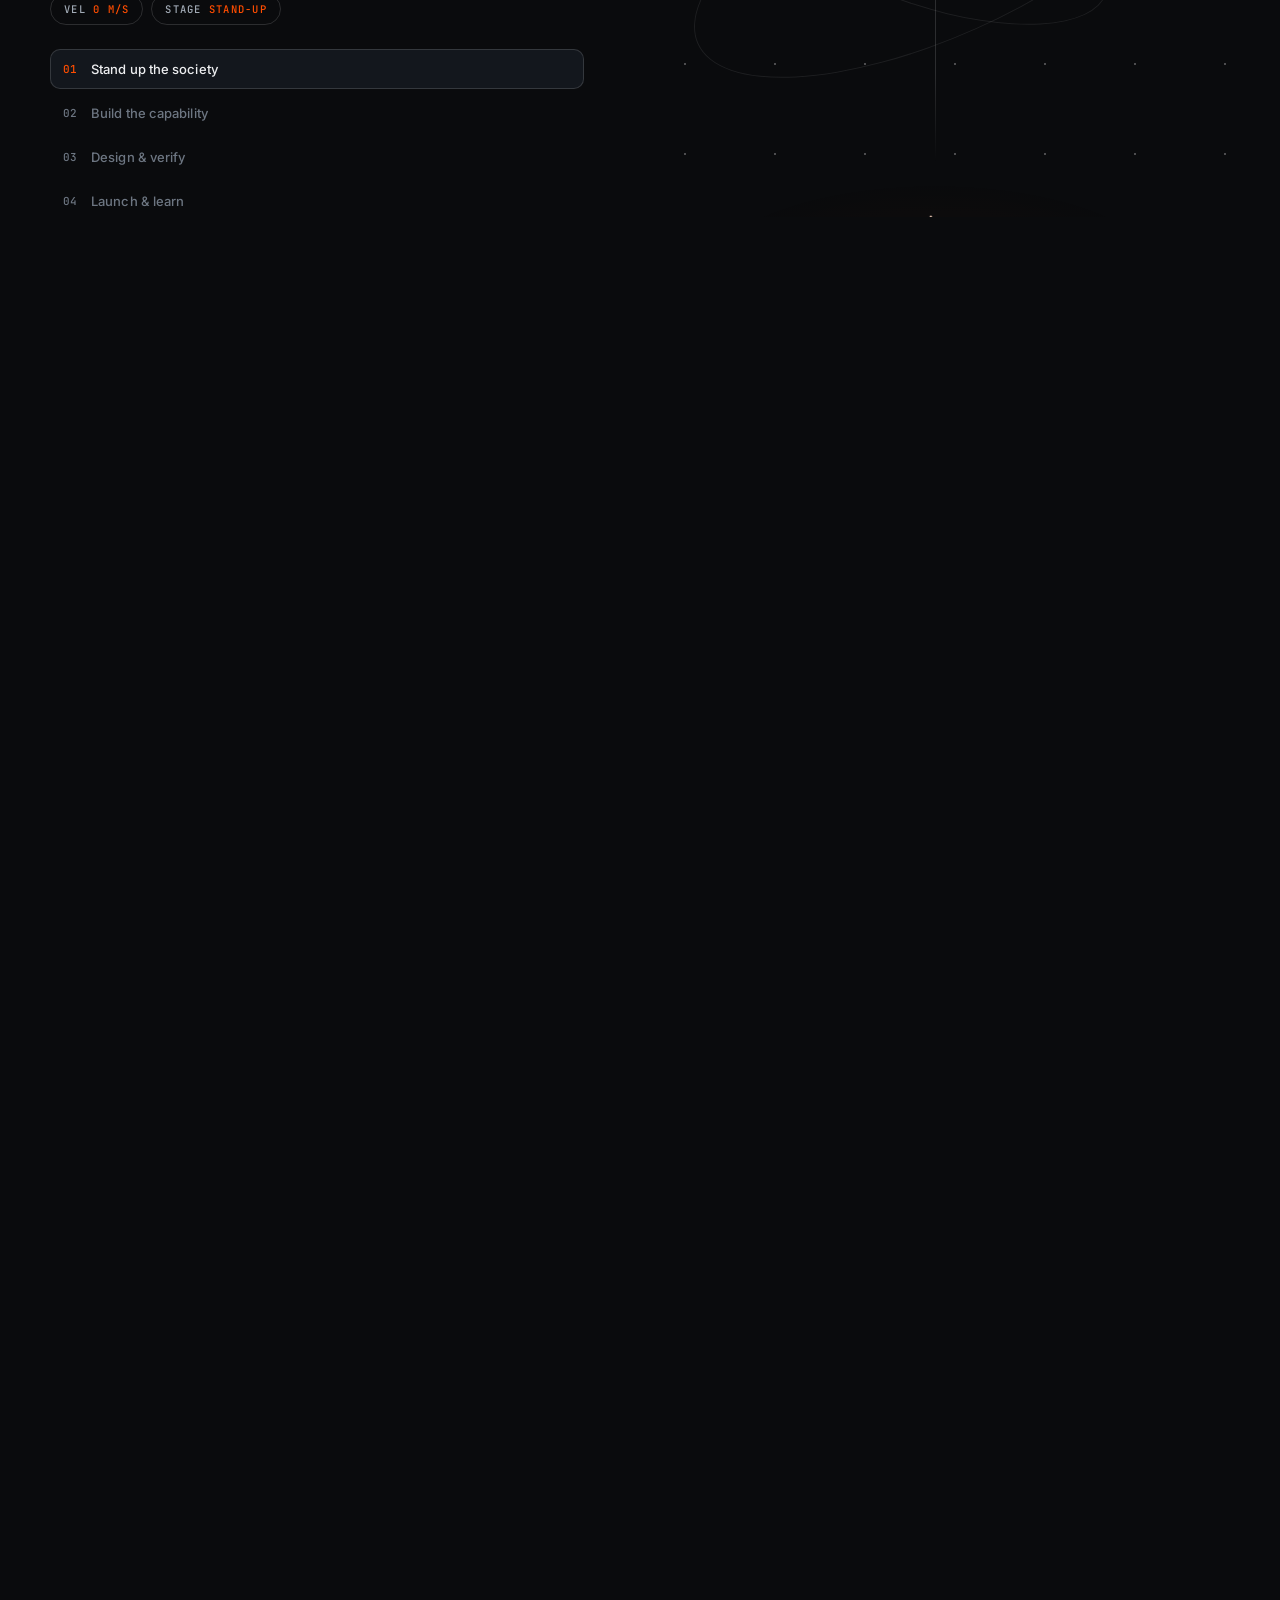
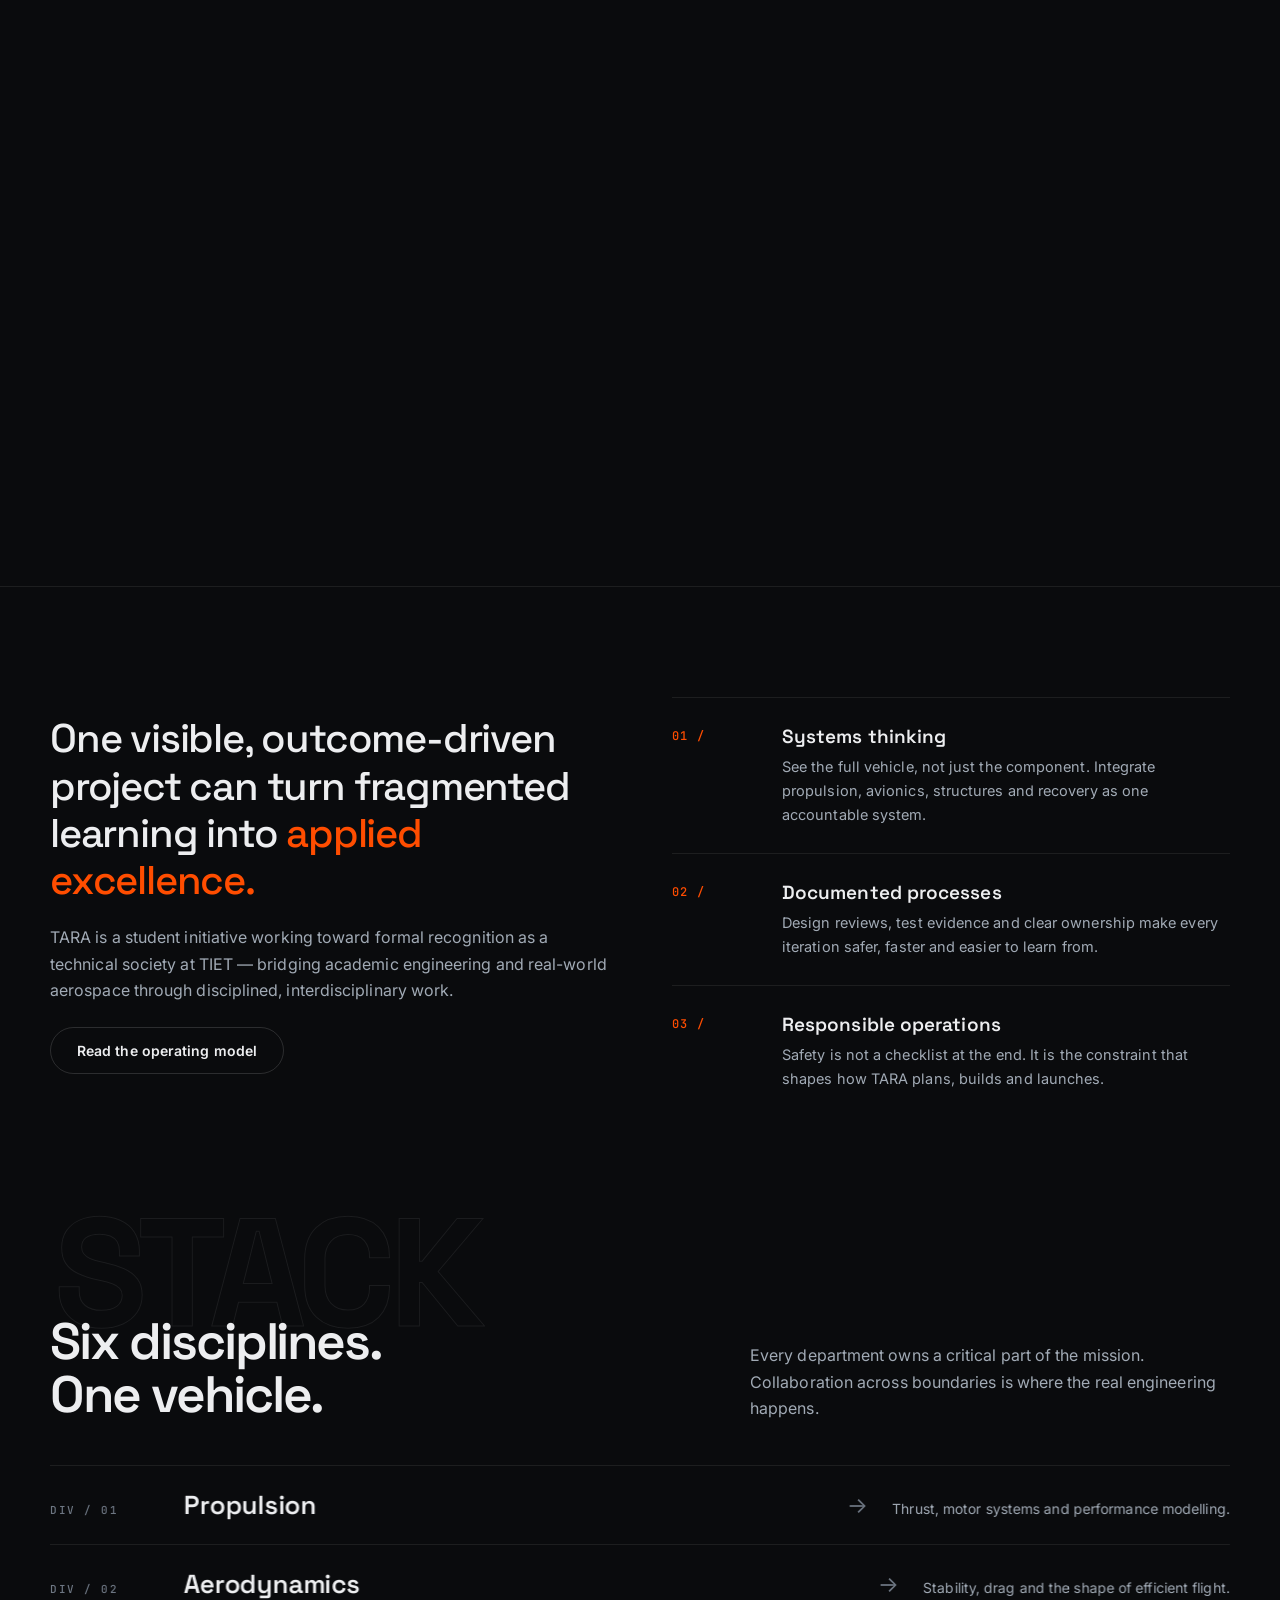
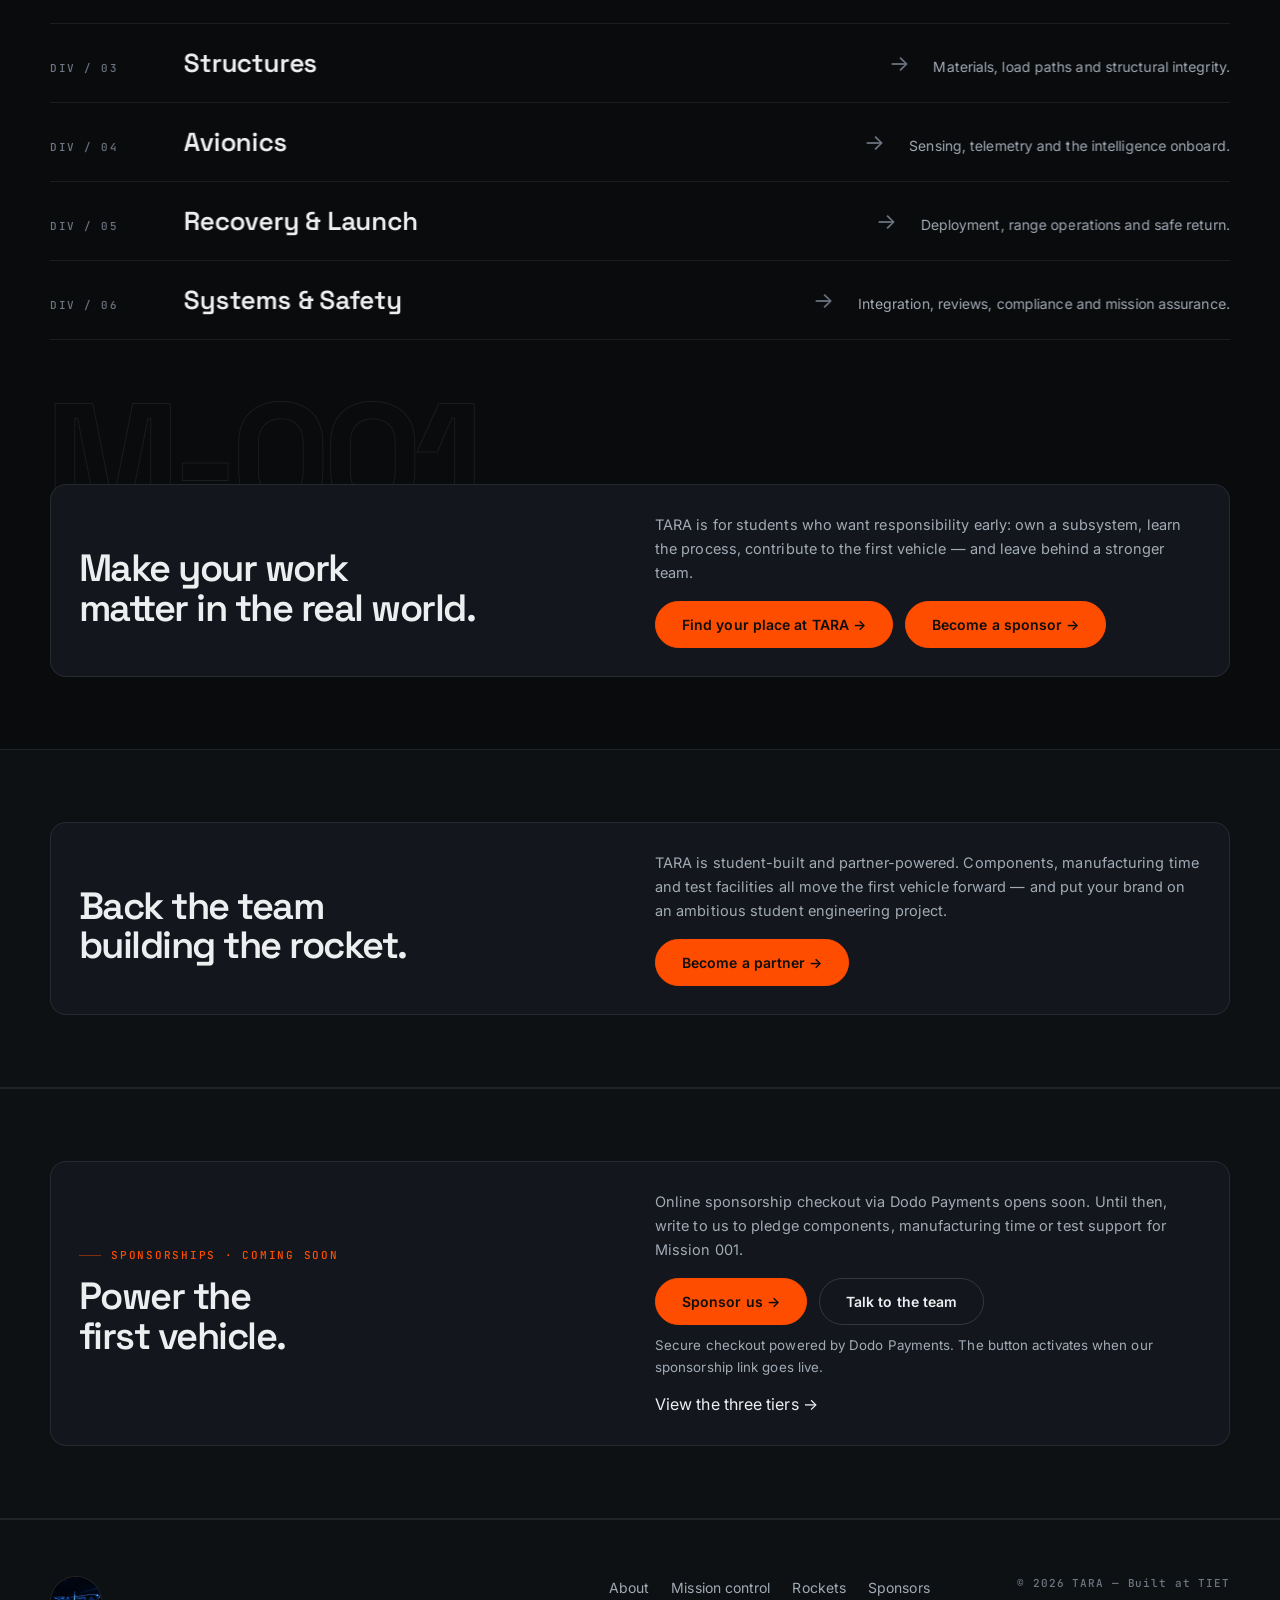
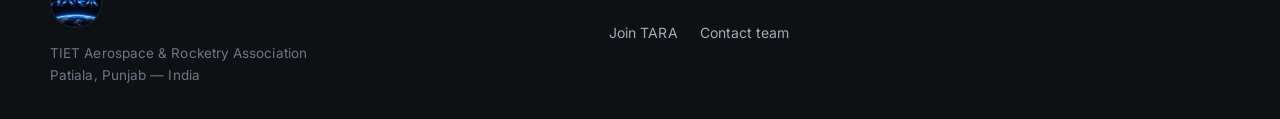
==== commit 4f78e445: "Overview sponsor CTAs; hide scroll rocket on phones; assets v21" ====
--- a/index.html
+++ b/index.html
@@ -21,7 +21,7 @@
   <meta name="twitter:title" content="TARA — TIET Aerospace &amp; Rocketry Association">
   <meta name="twitter:description" content="Unofficial student initiative at TIET. First rocket printed, nearing launch.">
   <meta name="twitter:image" content="tara.jpeg">
-  <link rel="stylesheet" href="styles.css?v=19">
+  <link rel="stylesheet" href="styles.css?v=21">
   <script type="application/ld+json">
   {"@context":"https://schema.org","@type":"Organization","name":"TIET Aerospace & Rocketry Association","alternateName":"TARA","description":"Unofficial student-led aerospace initiative at TIET working toward official recognition. First high-powered student rocket printed and nearing launch.","email":"smukherjee_be26@thapar.edu","address":{"@type":"PostalAddress","addressLocality":"Patiala","addressRegion":"Punjab","addressCountry":"IN"}}
   </script>
@@ -62,6 +62,7 @@
         <p class="hero-copy">TARA is an unofficial student initiative giving ambitious students a structured platform to design and build its first high-powered rocket — now printed and nearing launch — turning classroom engineering into hands-on, documented progress.</p>
         <div class="hero-actions">
           <a class="button" href="mission-control.html">Explore the programme →</a>
+          <a class="button" href="sponsorships.html">Become a sponsor →</a>
           <a class="button secondary" href="#why-tara">Why TARA</a>
         </div>
         <div class="hero-meta">
@@ -227,7 +228,10 @@
           </div>
           <div>
             <p class="muted">TARA is for students who want responsibility early: own a subsystem, learn the process, contribute to the first vehicle — and leave behind a stronger team.</p>
-            <a class="button" href="careers.html" style="margin-top:16px">Find your place at TARA →</a>
+            <div style="display:flex; gap:12px; flex-wrap:wrap; margin-top:16px">
+              <a class="button" href="careers.html">Find your place at TARA →</a>
+              <a class="button" href="sponsorships.html">Become a sponsor →</a>
+            </div>
           </div>
         </div>
       </div>
@@ -294,6 +298,6 @@
     </div>
   </footer>
 
-  <script src="site.js?v=19"></script>
+  <script src="site.js?v=21"></script>
 </body>
 </html>
--- a/styles.css
+++ b/styles.css
@@ -420,6 +420,7 @@
   .form-grid { grid-template-columns: 1fr; }
   .ticker-track { flex-wrap: wrap; gap: 10px 20px; justify-content: flex-start; }
   .about-hero-caption .container { gap: 12px; }
+  #rocket-flight { display: none; }
   .card, .dept-card { padding: 22px; }
   .nav-links.open { max-height: calc(100svh - var(--header-h)); overflow-y: auto; }
   .error-footer { flex-wrap: wrap; gap: 8px 16px; }
